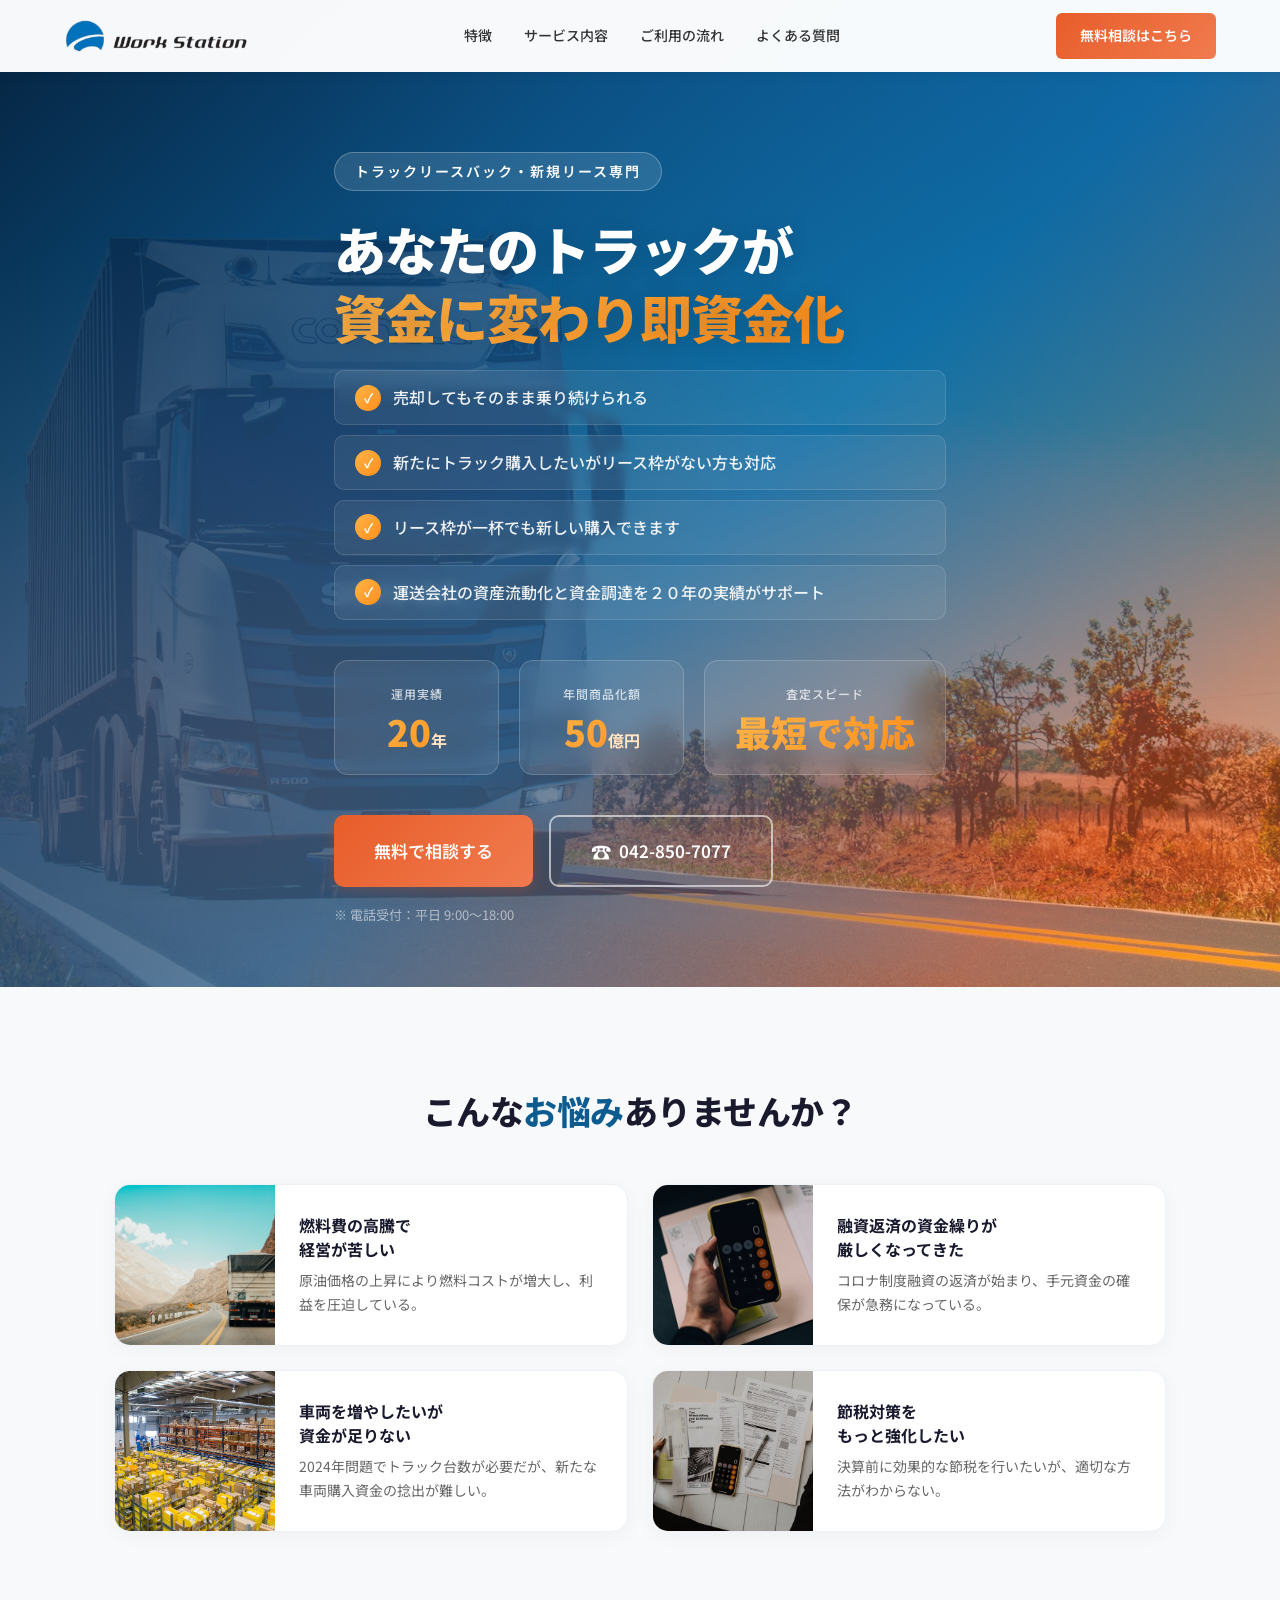
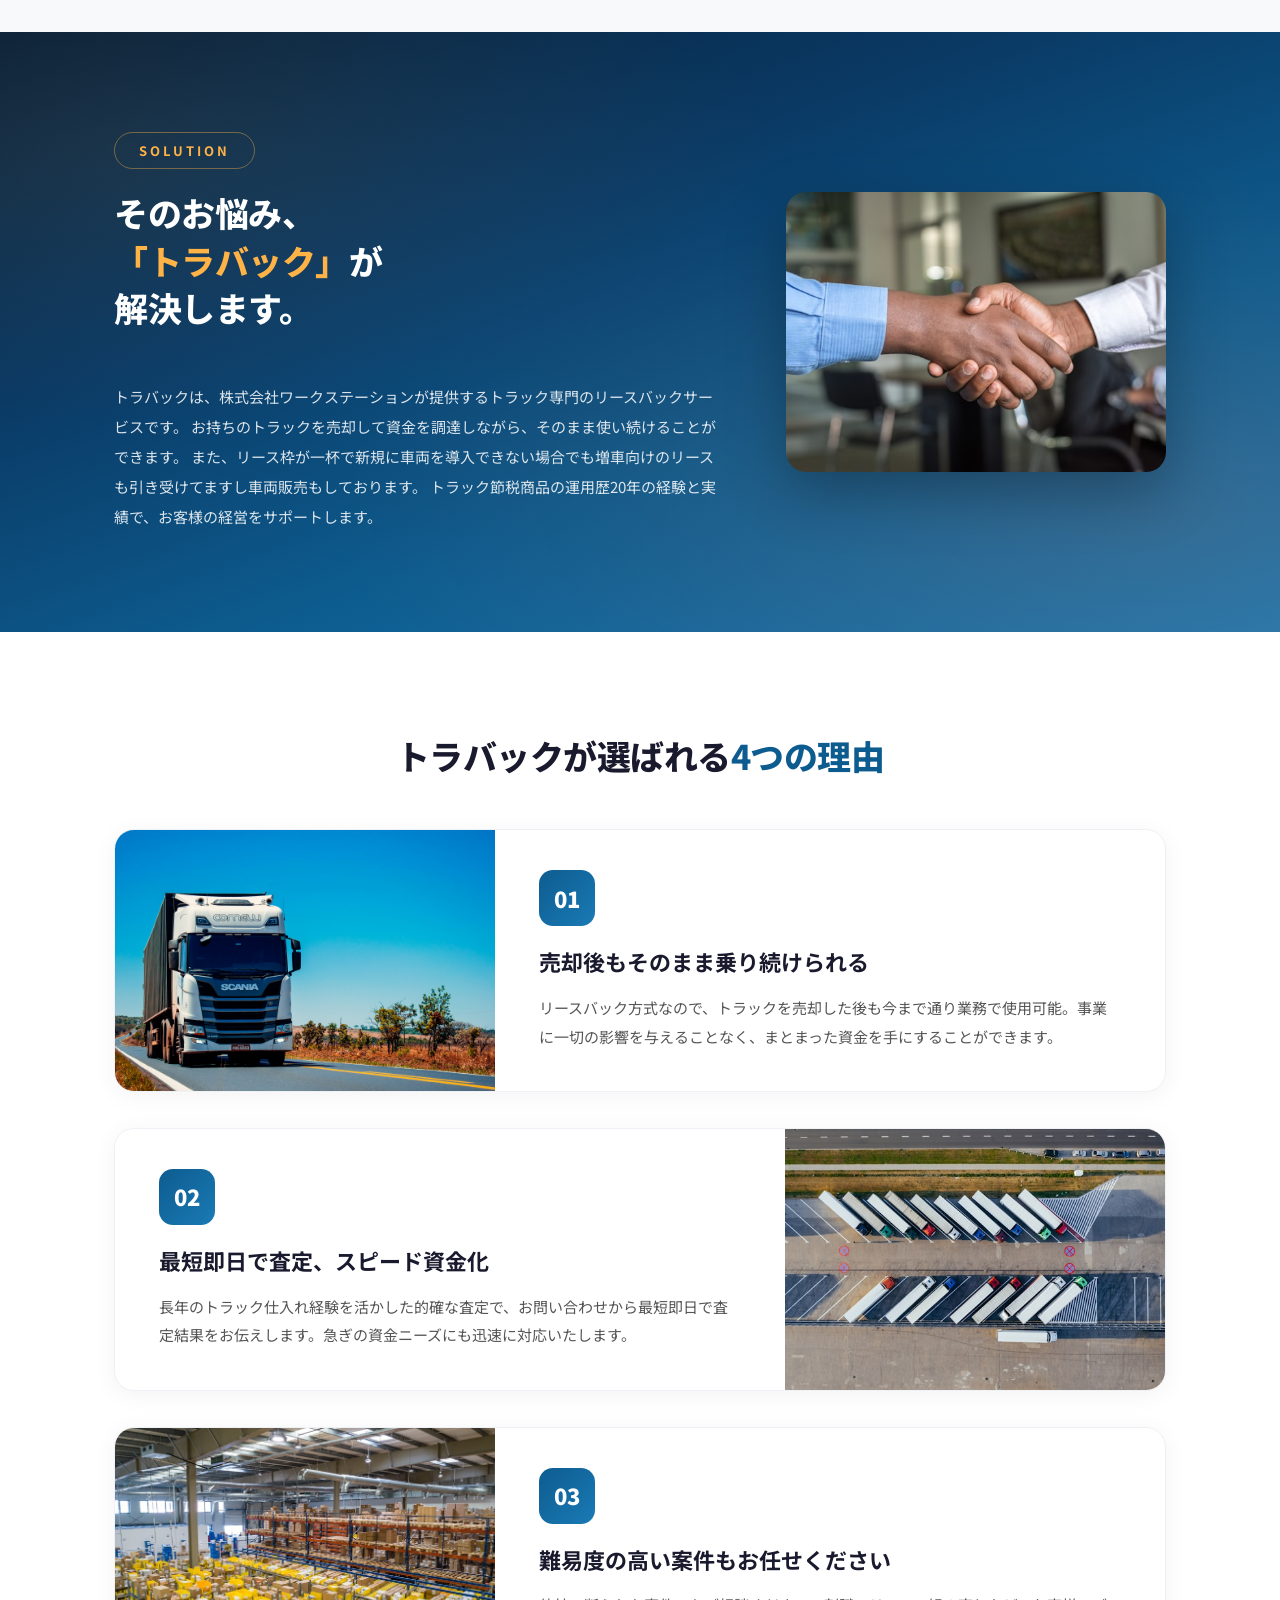
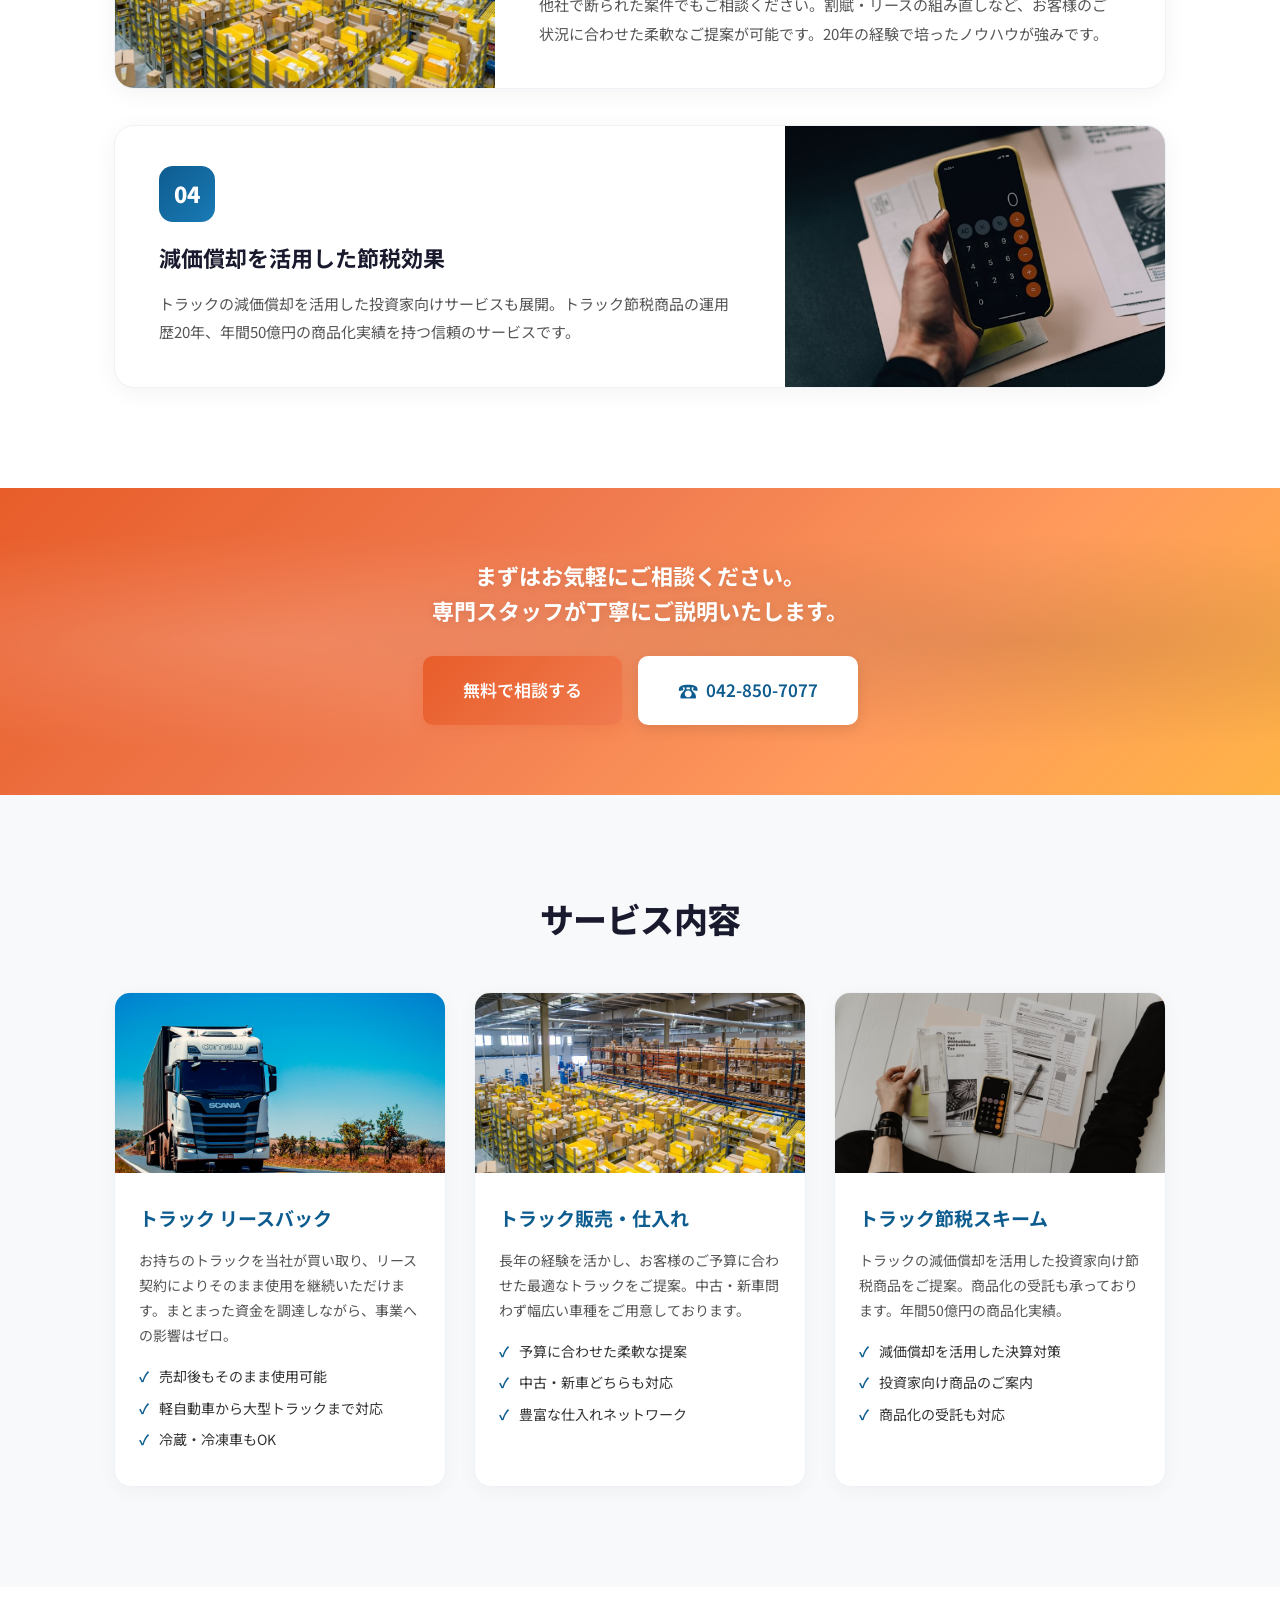
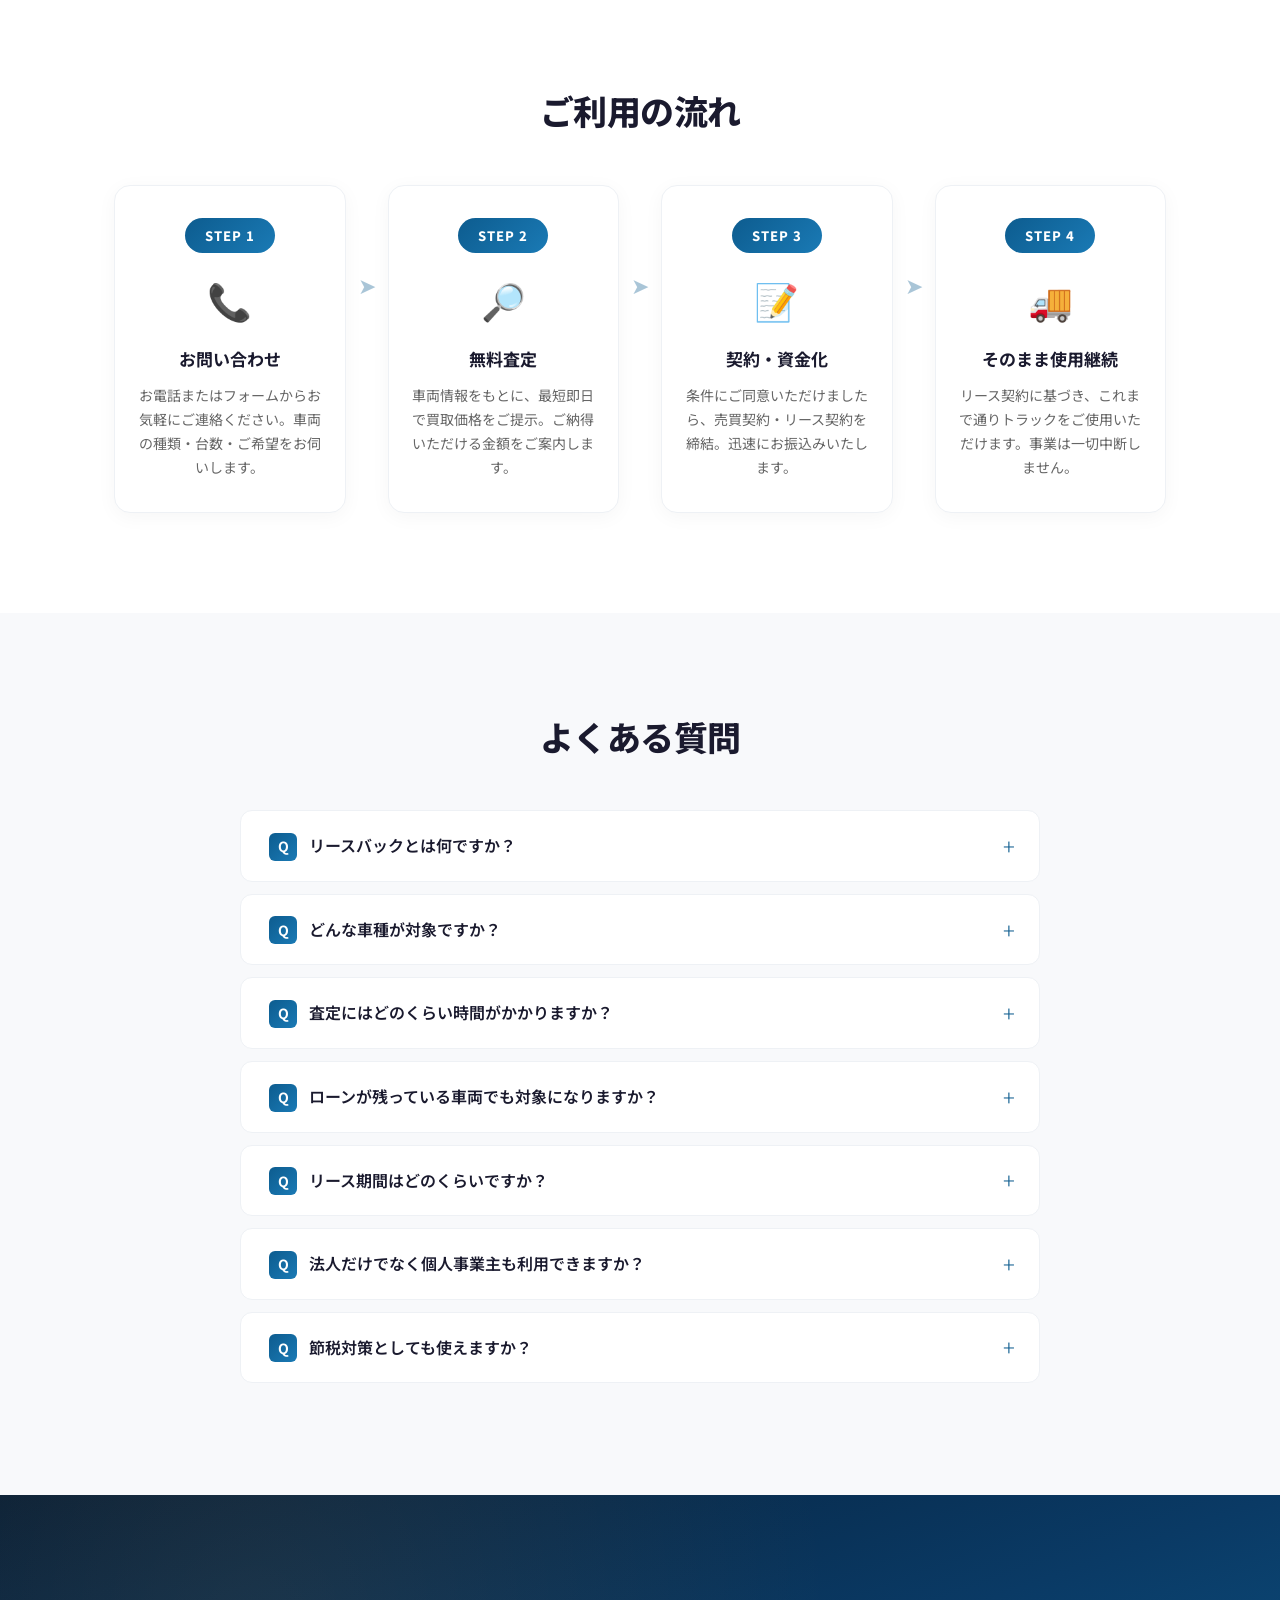
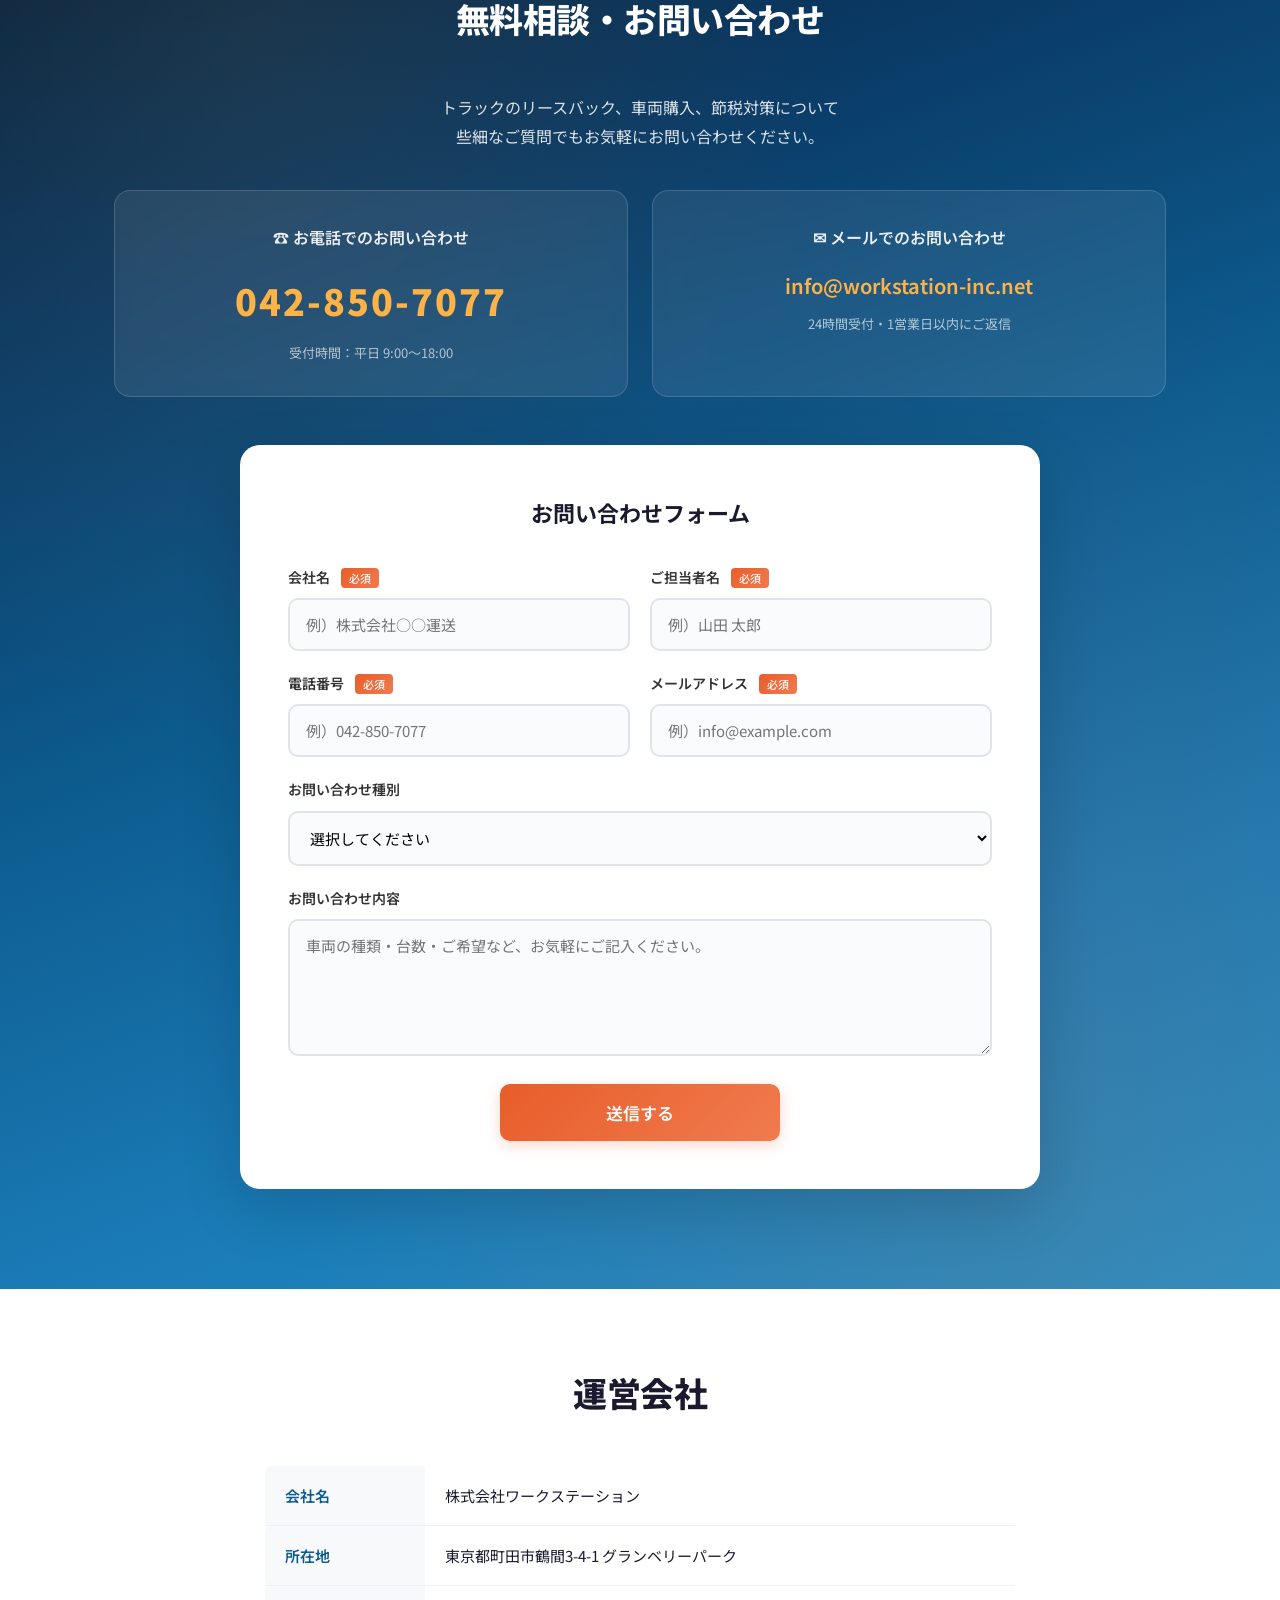
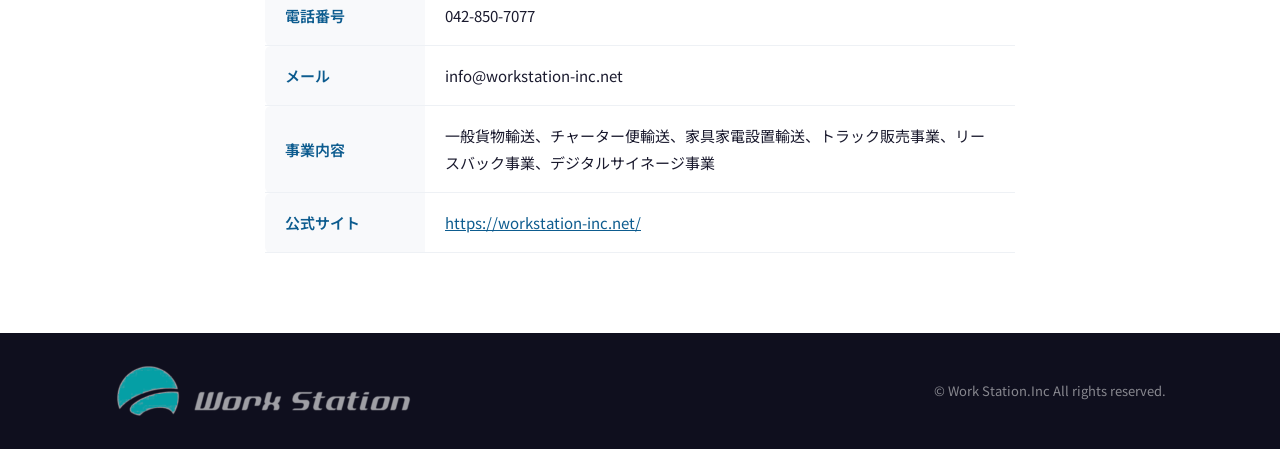
==== index.html @ f58400f5 "Heroサブテキストをアイコン付きリスト形式にリデザイン Co-Authored-By: Claude Opus 4.6 <noreply@anthropic.com>" ====
<!DOCTYPE html>
<html lang="ja">
<head>
  <meta charset="UTF-8">
  <meta name="viewport" content="width=device-width, initial-scale=1.0">
  <title>トラバック｜トラックリースバック - 株式会社ワークステーション</title>
  <meta name="description" content="トラックのリースバックなら「トラバック」。燃料高騰・資金繰り・ドライバー不足でお悩みの運送会社様へ、最短即日査定で資金調達をサポート。運用歴20年の実績。">
  <link rel="preconnect" href="https://fonts.googleapis.com">
  <link rel="preconnect" href="https://fonts.gstatic.com" crossorigin>
  <link href="https://fonts.googleapis.com/css2?family=Noto+Sans+JP:wght@400;500;600;700;900&display=swap" rel="stylesheet">
  <link rel="stylesheet" href="style.css">
</head>
<body>
  <!-- Header -->
  <header class="header">
    <div class="header-inner">
      <a href="https://workstation-inc.net/" class="logo">
        <img src="images/logo.png" alt="株式会社ワークステーション" height="36">
      </a>
      <nav class="header-nav">
        <a href="#features">特徴</a>
        <a href="#service">サービス内容</a>
        <a href="#flow">ご利用の流れ</a>
        <a href="#faq">よくある質問</a>
      </nav>
      <a href="#contact" class="header-cta">無料相談はこちら</a>
    </div>
  </header>

  <!-- Hero Section -->
  <section class="hero">
    <div class="hero-bg"></div>
    <div class="hero-gradient"></div>
    <div class="hero-content">
      <p class="hero-label">トラックリースバック・新規リース専門</p>
      <h1 class="hero-title">
        あなたのトラックが<br>
        <span class="highlight">資金に変わり即資金化</span>
      </h1>
      <ul class="hero-points">
        <li>売却してもそのまま乗り続けられる</li>
        <li>新たにトラック購入したいがリース枠がない方も対応</li>
        <li>リース枠が一杯でも新しい購入できます</li>
        <li>運送会社の資産流動化と資金調達を２０年の実績がサポート</li>
      </ul>
      <div class="hero-stats">
        <div class="stat-card">
          <span class="stat-label">運用実績</span>
          <span class="stat-value">20<small>年</small></span>
        </div>
        <div class="stat-card">
          <span class="stat-label">年間商品化額</span>
          <span class="stat-value">50<small>億円</small></span>
        </div>
        <div class="stat-card">
          <span class="stat-label">査定スピード</span>
          <span class="stat-value">最短で対応</span>
        </div>
      </div>
      <div class="hero-buttons">
        <a href="#contact" class="btn btn-primary btn-lg">無料で相談する</a>
        <a href="tel:042-850-7077" class="btn btn-outline btn-lg">
          <span class="btn-icon">&#9742;</span>042-850-7077
        </a>
      </div>
      <p class="hero-note">※ 電話受付：平日 9:00〜18:00</p>
    </div>
  </section>

  <!-- Problems Section -->
  <section class="problems" id="problems">
    <div class="container">
      <h2 class="section-title">こんな<span class="text-accent">お悩み</span>ありませんか？</h2>
      <div class="problem-grid">
        <div class="problem-card">
          <div class="problem-img-wrap">
            <img src="images/truck-road.jpg" alt="燃料費の高騰" class="problem-img">
          </div>
          <div class="problem-body">
            <h3>燃料費の高騰で<br>経営が苦しい</h3>
            <p>原油価格の上昇により燃料コストが増大し、利益を圧迫している。</p>
          </div>
        </div>
        <div class="problem-card">
          <div class="problem-img-wrap">
            <img src="images/calculator.jpg" alt="資金繰り" class="problem-img">
          </div>
          <div class="problem-body">
            <h3>融資返済の資金繰りが<br>厳しくなってきた</h3>
            <p>コロナ制度融資の返済が始まり、手元資金の確保が急務になっている。</p>
          </div>
        </div>
        <div class="problem-card">
          <div class="problem-img-wrap">
            <img src="images/truck-fleet.jpg" alt="車両不足" class="problem-img">
          </div>
          <div class="problem-body">
            <h3>車両を増やしたいが<br>資金が足りない</h3>
            <p>2024年問題でトラック台数が必要だが、新たな車両購入資金の捻出が難しい。</p>
          </div>
        </div>
        <div class="problem-card">
          <div class="problem-img-wrap">
            <img src="images/money-growth.jpg" alt="節税対策" class="problem-img">
          </div>
          <div class="problem-body">
            <h3>節税対策を<br>もっと強化したい</h3>
            <p>決算前に効果的な節税を行いたいが、適切な方法がわからない。</p>
          </div>
        </div>
      </div>
    </div>
  </section>

  <!-- Solution Section -->
  <section class="solution">
    <div class="solution-bg"></div>
    <div class="container solution-inner">
      <div class="solution-text">
        <div class="solution-badge">SOLUTION</div>
        <h2 class="section-title white left">そのお悩み、<br><span class="text-yellow">「トラバック」</span>が<br>解決します。</h2>
        <p class="solution-desc">
          トラバックは、株式会社ワークステーションが提供するトラック専門のリースバックサービスです。
          お持ちのトラックを売却して資金を調達しながら、そのまま使い続けることができます。
          また、リース枠が一杯で新規に車両を導入できない場合でも増車向けのリースも引き受けてますし車両販売もしております。
          トラック節税商品の運用歴20年の経験と実績で、お客様の経営をサポートします。
        </p>
      </div>
      <div class="solution-image">
        <img src="images/handshake.jpg" alt="信頼のサポート">
      </div>
    </div>
  </section>

  <!-- Features Section -->
  <section class="features" id="features">
    <div class="container">
      <h2 class="section-title">トラバックが選ばれる<span class="text-accent">4つの理由</span></h2>
      <div class="feature-list">
        <div class="feature-item">
          <div class="feature-img-wrap">
            <img src="images/hero-truck.jpg" alt="そのまま乗り続けられる" class="feature-img">
          </div>
          <div class="feature-body">
            <div class="feature-number">01</div>
            <h3>売却後もそのまま乗り続けられる</h3>
            <p>リースバック方式なので、トラックを売却した後も今まで通り業務で使用可能。事業に一切の影響を与えることなく、まとまった資金を手にすることができます。</p>
          </div>
        </div>
        <div class="feature-item reverse">
          <div class="feature-img-wrap">
            <img src="images/driver.jpg" alt="スピード査定" class="feature-img">
          </div>
          <div class="feature-body">
            <div class="feature-number">02</div>
            <h3>最短即日で査定、スピード資金化</h3>
            <p>長年のトラック仕入れ経験を活かした的確な査定で、お問い合わせから最短即日で査定結果をお伝えします。急ぎの資金ニーズにも迅速に対応いたします。</p>
          </div>
        </div>
        <div class="feature-item">
          <div class="feature-img-wrap">
            <img src="images/truck-fleet.jpg" alt="難易度の高い案件" class="feature-img">
          </div>
          <div class="feature-body">
            <div class="feature-number">03</div>
            <h3>難易度の高い案件もお任せください</h3>
            <p>他社で断られた案件でもご相談ください。割賦・リースの組み直しなど、お客様のご状況に合わせた柔軟なご提案が可能です。20年の経験で培ったノウハウが強みです。</p>
          </div>
        </div>
        <div class="feature-item reverse">
          <div class="feature-img-wrap">
            <img src="images/calculator.jpg" alt="節税効果" class="feature-img">
          </div>
          <div class="feature-body">
            <div class="feature-number">04</div>
            <h3>減価償却を活用した節税効果</h3>
            <p>トラックの減価償却を活用した投資家向けサービスも展開。トラック節税商品の運用歴20年、年間50億円の商品化実績を持つ信頼のサービスです。</p>
          </div>
        </div>
      </div>
    </div>
  </section>

  <!-- CTA Mid Section -->
  <section class="cta-mid">
    <div class="cta-mid-bg"></div>
    <div class="container cta-mid-inner">
      <p class="cta-mid-text">まずはお気軽にご相談ください。<br>専門スタッフが丁寧にご説明いたします。</p>
      <div class="cta-mid-buttons">
        <a href="#contact" class="btn btn-primary btn-lg">無料で相談する</a>
        <a href="tel:042-850-7077" class="btn btn-white btn-lg">
          <span class="btn-icon">&#9742;</span>042-850-7077
        </a>
      </div>
    </div>
  </section>

  <!-- Service Detail Section -->
  <section class="service" id="service">
    <div class="container">
      <h2 class="section-title">サービス内容</h2>
      <div class="service-grid">
        <div class="service-card">
          <div class="service-card-img">
            <img src="images/hero-truck.jpg" alt="リースバック">
          </div>
          <div class="service-card-body">
            <h3>トラック リースバック</h3>
            <p>お持ちのトラックを当社が買い取り、リース契約によりそのまま使用を継続いただけます。まとまった資金を調達しながら、事業への影響はゼロ。</p>
            <ul>
              <li>売却後もそのまま使用可能</li>
              <li>軽自動車から大型トラックまで対応</li>
              <li>冷蔵・冷凍車もOK</li>
            </ul>
          </div>
        </div>
        <div class="service-card">
          <div class="service-card-img">
            <img src="images/truck-fleet.jpg" alt="トラック販売">
          </div>
          <div class="service-card-body">
            <h3>トラック販売・仕入れ</h3>
            <p>長年の経験を活かし、お客様のご予算に合わせた最適なトラックをご提案。中古・新車問わず幅広い車種をご用意しております。</p>
            <ul>
              <li>予算に合わせた柔軟な提案</li>
              <li>中古・新車どちらも対応</li>
              <li>豊富な仕入れネットワーク</li>
            </ul>
          </div>
        </div>
        <div class="service-card">
          <div class="service-card-img">
            <img src="images/money-growth.jpg" alt="節税スキーム">
          </div>
          <div class="service-card-body">
            <h3>トラック節税スキーム</h3>
            <p>トラックの減価償却を活用した投資家向け節税商品をご提案。商品化の受託も承っております。年間50億円の商品化実績。</p>
            <ul>
              <li>減価償却を活用した決算対策</li>
              <li>投資家向け商品のご案内</li>
              <li>商品化の受託も対応</li>
            </ul>
          </div>
        </div>
      </div>
    </div>
  </section>

  <!-- Flow Section -->
  <section class="flow" id="flow">
    <div class="container">
      <h2 class="section-title">ご利用の流れ</h2>
      <div class="flow-steps">
        <div class="flow-step">
          <div class="flow-step-num">STEP 1</div>
          <div class="flow-step-icon">&#128222;</div>
          <h3>お問い合わせ</h3>
          <p>お電話またはフォームからお気軽にご連絡ください。車両の種類・台数・ご希望をお伺いします。</p>
        </div>
        <div class="flow-arrow">&#10148;</div>
        <div class="flow-step">
          <div class="flow-step-num">STEP 2</div>
          <div class="flow-step-icon">&#128270;</div>
          <h3>無料査定</h3>
          <p>車両情報をもとに、最短即日で買取価格をご提示。ご納得いただける金額をご案内します。</p>
        </div>
        <div class="flow-arrow">&#10148;</div>
        <div class="flow-step">
          <div class="flow-step-num">STEP 3</div>
          <div class="flow-step-icon">&#128221;</div>
          <h3>契約・資金化</h3>
          <p>条件にご同意いただけましたら、売買契約・リース契約を締結。迅速にお振込みいたします。</p>
        </div>
        <div class="flow-arrow">&#10148;</div>
        <div class="flow-step">
          <div class="flow-step-num">STEP 4</div>
          <div class="flow-step-icon">&#128666;</div>
          <h3>そのまま使用継続</h3>
          <p>リース契約に基づき、これまで通りトラックをご使用いただけます。事業は一切中断しません。</p>
        </div>
      </div>
    </div>
  </section>

  <!-- FAQ Section -->
  <section class="faq" id="faq">
    <div class="container">
      <h2 class="section-title">よくある質問</h2>
      <div class="faq-list">
        <details class="faq-item">
          <summary>リースバックとは何ですか？</summary>
          <p>リースバックとは、お持ちのトラックを当社に売却し、同時にリース契約を結ぶことで、売却後もそのまま車両を使い続けられるサービスです。まとまった資金を調達しながら、事業を中断する必要がありません。</p>
        </details>
        <details class="faq-item">
          <summary>どんな車種が対象ですか？</summary>
          <p>軽トラック、2tトラック、4tトラック、大型トラック、冷蔵・冷凍車など幅広い車種に対応しております。まずはお気軽にご相談ください。</p>
        </details>
        <details class="faq-item">
          <summary>査定にはどのくらい時間がかかりますか？</summary>
          <p>車両情報をお伺いした後、最短即日で査定結果をお伝えいたします。お急ぎの場合もぜひご相談ください。</p>
        </details>
        <details class="faq-item">
          <summary>ローンが残っている車両でも対象になりますか？</summary>
          <p>はい、ローン残債がある車両でもご相談いただけます。割賦・リースの組み直しなど、お客様のご状況に合わせた柔軟な対応が可能です。難易度の高い案件を得意としておりますので、まずはお問い合わせください。</p>
        </details>
        <details class="faq-item">
          <summary>リース期間はどのくらいですか？</summary>
          <p>お客様のご要望に応じて柔軟に設定可能です。詳細はヒアリングの上、最適なプランをご提案いたします。</p>
        </details>
        <details class="faq-item">
          <summary>法人だけでなく個人事業主も利用できますか？</summary>
          <p>はい、法人・個人事業主を問わずご利用いただけます。運送業に携わる事業者様であればお気軽にご相談ください。</p>
        </details>
        <details class="faq-item">
          <summary>節税対策としても使えますか？</summary>
          <p>はい、トラックの減価償却を活用した節税スキームもご提案可能です。当社はトラック節税商品の運用歴20年の実績がございますので、決算対策にも最適です。</p>
        </details>
      </div>
    </div>
  </section>

  <!-- Contact Section -->
  <section class="contact" id="contact">
    <div class="contact-gradient"></div>
    <div class="container contact-inner">
      <h2 class="section-title white">無料相談・お問い合わせ</h2>
      <p class="contact-desc">トラックのリースバック、車両購入、節税対策について<br>些細なご質問でもお気軽にお問い合わせください。</p>
      <div class="contact-grid">
        <div class="contact-card">
          <h3>&#9742; お電話でのお問い合わせ</h3>
          <a href="tel:042-850-7077" class="contact-phone">042-850-7077</a>
          <p class="contact-hours">受付時間：平日 9:00〜18:00</p>
        </div>
        <div class="contact-card">
          <h3>&#9993; メールでのお問い合わせ</h3>
          <a href="mailto:info@workstation-inc.net" class="contact-email">info@workstation-inc.net</a>
          <p class="contact-hours">24時間受付・1営業日以内にご返信</p>
        </div>
      </div>
      <div class="contact-form-wrapper">
        <h3>お問い合わせフォーム</h3>
        <form class="contact-form" action="#" method="post">
          <div class="form-row">
            <div class="form-group">
              <label for="company">会社名 <span class="required">必須</span></label>
              <input type="text" id="company" name="company" required placeholder="例）株式会社○○運送">
            </div>
            <div class="form-group">
              <label for="name">ご担当者名 <span class="required">必須</span></label>
              <input type="text" id="name" name="name" required placeholder="例）山田 太郎">
            </div>
          </div>
          <div class="form-row">
            <div class="form-group">
              <label for="tel">電話番号 <span class="required">必須</span></label>
              <input type="tel" id="tel" name="tel" required placeholder="例）042-850-7077">
            </div>
            <div class="form-group">
              <label for="email">メールアドレス <span class="required">必須</span></label>
              <input type="email" id="email" name="email" required placeholder="例）info@example.com">
            </div>
          </div>
          <div class="form-group">
            <label for="inquiry_type">お問い合わせ種別</label>
            <select id="inquiry_type" name="inquiry_type">
              <option value="">選択してください</option>
              <option value="leaseback">トラックリースバックについて</option>
              <option value="purchase">トラック購入について</option>
              <option value="tax">節税対策について</option>
              <option value="other">その他</option>
            </select>
          </div>
          <div class="form-group">
            <label for="message">お問い合わせ内容</label>
            <textarea id="message" name="message" rows="5" placeholder="車両の種類・台数・ご希望など、お気軽にご記入ください。"></textarea>
          </div>
          <div class="form-submit">
            <button type="submit" class="btn btn-primary btn-lg btn-submit">送信する</button>
          </div>
        </form>
      </div>
    </div>
  </section>

  <!-- Company Section -->
  <section class="company">
    <div class="container">
      <h2 class="section-title">運営会社</h2>
      <table class="company-table">
        <tr><th>会社名</th><td>株式会社ワークステーション</td></tr>
        <tr><th>所在地</th><td>東京都町田市鶴間3-4-1 グランベリーパーク</td></tr>
        <tr><th>電話番号</th><td>042-850-7077</td></tr>
        <tr><th>メール</th><td>info@workstation-inc.net</td></tr>
        <tr><th>事業内容</th><td>一般貨物輸送、チャーター便輸送、家具家電設置輸送、トラック販売事業、リースバック事業、デジタルサイネージ事業</td></tr>
        <tr><th>公式サイト</th><td><a href="https://workstation-inc.net/" target="_blank">https://workstation-inc.net/</a></td></tr>
      </table>
    </div>
  </section>

  <!-- Footer -->
  <footer class="footer">
    <div class="container">
      <div class="footer-inner">
        <img src="images/logo.png" alt="株式会社ワークステーション" height="28" class="footer-logo">
        <p class="footer-copy">&copy; Work Station.Inc All rights reserved.</p>
      </div>
    </div>
  </footer>

  <!-- Fixed CTA (mobile) -->
  <div class="fixed-cta">
    <a href="tel:042-850-7077" class="fixed-cta-phone">
      <span>&#9742;</span> 電話する
    </a>
    <a href="#contact" class="fixed-cta-form">
      <span>&#9993;</span> 無料相談
    </a>
  </div>
</body>
</html>
---- style.css ----
/* ===== Reset & Base ===== */
*, *::before, *::after {
  margin: 0;
  padding: 0;
  box-sizing: border-box;
}

html {
  scroll-behavior: smooth;
  scroll-padding-top: 80px;
}

body {
  font-family: 'Noto Sans JP', sans-serif;
  font-size: 16px;
  line-height: 1.8;
  color: #1a1a2e;
  background: #fff;
  -webkit-font-smoothing: antialiased;
  overflow-x: hidden;
}

img {
  max-width: 100%;
  height: auto;
  display: block;
}

a {
  text-decoration: none;
  color: inherit;
  transition: opacity 0.2s;
}

a:hover {
  opacity: 0.85;
}

ul {
  list-style: none;
}

.container {
  max-width: 1100px;
  margin: 0 auto;
  padding: 0 24px;
}

.sp-only {
  display: none;
}

/* ===== Header ===== */
.header {
  position: fixed;
  top: 0;
  left: 0;
  right: 0;
  z-index: 1000;
  background: rgba(255, 255, 255, 0.97);
  backdrop-filter: blur(10px);
  box-shadow: 0 1px 12px rgba(0, 0, 0, 0.06);
  height: 72px;
}

.header-inner {
  max-width: 1200px;
  margin: 0 auto;
  padding: 0 24px;
  height: 100%;
  display: flex;
  align-items: center;
  justify-content: space-between;
}

.logo img {
  height: 32px;
  width: auto;
}

.header-nav {
  display: flex;
  gap: 32px;
}

.header-nav a {
  font-size: 14px;
  font-weight: 500;
  color: #333;
  position: relative;
}

.header-nav a::after {
  content: '';
  position: absolute;
  bottom: -4px;
  left: 0;
  width: 0;
  height: 2px;
  background: #0d5c8f;
  transition: width 0.3s;
}

.header-nav a:hover {
  opacity: 1;
  color: #0d5c8f;
}

.header-nav a:hover::after {
  width: 100%;
}

.header-cta {
  display: inline-block;
  background: linear-gradient(135deg, #e85d2a 0%, #f07b4f 100%);
  color: #fff !important;
  font-size: 14px;
  font-weight: 600;
  padding: 10px 24px;
  border-radius: 6px;
  transition: transform 0.2s, box-shadow 0.3s;
}

.header-cta:hover {
  opacity: 1;
  transform: translateY(-1px);
  box-shadow: 0 4px 12px rgba(232, 93, 42, 0.3);
}

/* ===== Buttons ===== */
.btn {
  display: inline-flex;
  align-items: center;
  justify-content: center;
  gap: 8px;
  font-family: inherit;
  font-weight: 600;
  border-radius: 8px;
  cursor: pointer;
  transition: all 0.3s;
  border: none;
  text-align: center;
}

.btn-primary {
  background: linear-gradient(135deg, #e85d2a 0%, #f07b4f 100%);
  color: #fff;
  box-shadow: 0 4px 14px rgba(232, 93, 42, 0.25);
}

.btn-primary:hover {
  opacity: 1;
  transform: translateY(-2px);
  box-shadow: 0 8px 24px rgba(232, 93, 42, 0.35);
}

.btn-outline {
  background: transparent;
  color: #fff;
  border: 2px solid rgba(255, 255, 255, 0.6);
}

.btn-outline:hover {
  opacity: 1;
  background: rgba(255, 255, 255, 0.12);
  border-color: #fff;
}

.btn-white {
  background: #fff;
  color: #0d5c8f;
  box-shadow: 0 4px 14px rgba(0, 0, 0, 0.1);
}

.btn-white:hover {
  opacity: 1;
  transform: translateY(-2px);
  box-shadow: 0 8px 24px rgba(0, 0, 0, 0.15);
}

.btn-lg {
  font-size: 17px;
  padding: 16px 40px;
  border-radius: 10px;
}

.btn-icon {
  font-size: 1.2em;
}

/* ===== Hero ===== */
.hero {
  position: relative;
  min-height: 100vh;
  display: flex;
  align-items: center;
  padding-top: 72px;
  overflow: hidden;
}

.hero-bg {
  position: absolute;
  inset: 0;
  background: url('images/hero-truck.jpg') center center / cover no-repeat;
}

.hero-gradient {
  position: absolute;
  inset: 0;
  background:
    linear-gradient(135deg,
      rgba(6, 30, 55, 0.95) 0%,
      rgba(13, 70, 120, 0.88) 30%,
      rgba(20, 100, 160, 0.78) 55%,
      rgba(232, 93, 42, 0.55) 85%,
      rgba(255, 140, 50, 0.45) 100%
    );
}

.hero-gradient::before {
  content: '';
  position: absolute;
  inset: 0;
  background:
    radial-gradient(ellipse at 20% 80%, rgba(232, 93, 42, 0.2) 0%, transparent 50%),
    radial-gradient(ellipse at 80% 20%, rgba(13, 92, 143, 0.3) 0%, transparent 50%);
}

.hero-content {
  position: relative;
  z-index: 1;
  max-width: 1100px;
  margin: 0 auto;
  padding: 80px 24px 60px;
  color: #fff;
}

.hero-label {
  display: inline-block;
  font-size: 14px;
  font-weight: 600;
  background: rgba(255, 255, 255, 0.12);
  border: 1px solid rgba(255, 255, 255, 0.25);
  padding: 6px 20px;
  border-radius: 50px;
  margin-bottom: 24px;
  letter-spacing: 2px;
  backdrop-filter: blur(4px);
}

.hero-title {
  font-size: 52px;
  font-weight: 900;
  line-height: 1.3;
  margin-bottom: 20px;
  letter-spacing: -1px;
  text-shadow: 0 2px 20px rgba(0, 0, 0, 0.15);
}

.hero-title .highlight {
  background: linear-gradient(135deg, #ffb347, #ff8f1c);
  -webkit-background-clip: text;
  -webkit-text-fill-color: transparent;
  background-clip: text;
}

.hero-sub {
  font-size: 19px;
  line-height: 1.8;
  opacity: 0.92;
  margin-bottom: 40px;
  font-weight: 400;
}

.hero-points {
  display: flex;
  flex-direction: column;
  gap: 10px;
  margin-bottom: 40px;
}

.hero-points li {
  display: flex;
  align-items: center;
  gap: 12px;
  font-size: 16px;
  font-weight: 500;
  color: rgba(255, 255, 255, 0.92);
  background: rgba(255, 255, 255, 0.07);
  border: 1px solid rgba(255, 255, 255, 0.12);
  backdrop-filter: blur(4px);
  padding: 12px 20px;
  border-radius: 10px;
  transition: background 0.3s;
}

.hero-points li:hover {
  background: rgba(255, 255, 255, 0.13);
}

.hero-points li::before {
  content: '\2713';
  display: inline-flex;
  align-items: center;
  justify-content: center;
  width: 26px;
  height: 26px;
  background: linear-gradient(135deg, #ffb347, #ff8f1c);
  color: #fff;
  font-size: 13px;
  font-weight: 700;
  border-radius: 50%;
  flex-shrink: 0;
}

.hero-stats {
  display: flex;
  gap: 20px;
  margin-bottom: 40px;
}

.stat-card {
  background: rgba(255, 255, 255, 0.08);
  border: 1px solid rgba(255, 255, 255, 0.18);
  backdrop-filter: blur(12px);
  border-radius: 14px;
  padding: 22px 30px;
  text-align: center;
  min-width: 165px;
  transition: transform 0.3s, background 0.3s;
}

.stat-card:hover {
  transform: translateY(-4px);
  background: rgba(255, 255, 255, 0.14);
}

.stat-label {
  display: block;
  font-size: 12px;
  font-weight: 500;
  letter-spacing: 1px;
  opacity: 0.75;
  margin-bottom: 8px;
}

.stat-value {
  display: block;
  font-size: 36px;
  font-weight: 900;
  background: linear-gradient(135deg, #ffb347, #ff8f1c);
  -webkit-background-clip: text;
  -webkit-text-fill-color: transparent;
  background-clip: text;
  line-height: 1.1;
}

.stat-value small {
  font-size: 16px;
  font-weight: 600;
  -webkit-text-fill-color: rgba(255, 255, 255, 0.8);
}

.hero-buttons {
  display: flex;
  gap: 16px;
  margin-bottom: 16px;
}

.hero-note {
  font-size: 13px;
  opacity: 0.55;
}

/* ===== Section Title ===== */
.section-title {
  text-align: center;
  font-size: 34px;
  font-weight: 800;
  margin-bottom: 50px;
  letter-spacing: -0.5px;
  line-height: 1.4;
}

.section-title.white {
  color: #fff;
}

.section-title.left {
  text-align: left;
}

.text-accent {
  color: #0d5c8f;
}

.text-yellow {
  color: #ffb347;
}

/* ===== Problems ===== */
.problems {
  padding: 100px 0;
  background: #f8f9fb;
}

.problem-grid {
  display: grid;
  grid-template-columns: repeat(2, 1fr);
  gap: 24px;
}

.problem-card {
  background: #fff;
  border-radius: 16px;
  overflow: hidden;
  box-shadow: 0 4px 20px rgba(0, 0, 0, 0.04);
  transition: transform 0.3s, box-shadow 0.3s;
  border: 1px solid #eef1f5;
  display: flex;
  flex-direction: row;
}

.problem-card:hover {
  transform: translateY(-6px);
  box-shadow: 0 12px 32px rgba(0, 0, 0, 0.08);
}

.problem-img-wrap {
  width: 160px;
  flex-shrink: 0;
  overflow: hidden;
}

.problem-img {
  width: 100%;
  height: 100%;
  object-fit: cover;
}

.problem-body {
  padding: 28px 24px;
  display: flex;
  flex-direction: column;
  justify-content: center;
}

.problem-card h3 {
  font-size: 16px;
  font-weight: 700;
  margin-bottom: 8px;
  line-height: 1.5;
  color: #1a1a2e;
}

.problem-card p {
  font-size: 14px;
  color: #666;
  line-height: 1.7;
}

/* ===== Solution ===== */
.solution {
  position: relative;
  padding: 100px 0;
  background: linear-gradient(160deg, #061e37 0%, #0a3a65 35%, #0d5c8f 65%, #1a7ab5 100%);
  overflow: hidden;
}

.solution-bg {
  position: absolute;
  inset: 0;
  background:
    radial-gradient(ellipse at 90% 80%, rgba(232, 93, 42, 0.15) 0%, transparent 50%),
    radial-gradient(ellipse at 10% 20%, rgba(255, 179, 71, 0.08) 0%, transparent 40%);
}

.solution-inner {
  position: relative;
  z-index: 1;
  display: flex;
  align-items: center;
  gap: 60px;
}

.solution-text {
  flex: 1;
}

.solution-badge {
  display: inline-block;
  font-size: 13px;
  font-weight: 700;
  color: #ffb347;
  letter-spacing: 3px;
  margin-bottom: 20px;
  border: 1px solid rgba(255, 179, 71, 0.4);
  padding: 6px 24px;
  border-radius: 50px;
}

.solution-desc {
  color: rgba(255, 255, 255, 0.85);
  font-size: 15px;
  line-height: 2;
}

.solution-image {
  flex-shrink: 0;
  width: 380px;
  border-radius: 20px;
  overflow: hidden;
  box-shadow: 0 20px 60px rgba(0, 0, 0, 0.3);
}

.solution-image img {
  width: 100%;
  height: 280px;
  object-fit: cover;
}

/* ===== Features ===== */
.features {
  padding: 100px 0;
}

.feature-list {
  display: flex;
  flex-direction: column;
  gap: 36px;
}

.feature-item {
  display: flex;
  align-items: stretch;
  gap: 0;
  background: #fff;
  border-radius: 20px;
  overflow: hidden;
  box-shadow: 0 4px 24px rgba(0, 0, 0, 0.05);
  border: 1px solid #eef1f5;
  transition: transform 0.3s, box-shadow 0.3s;
}

.feature-item:hover {
  transform: translateY(-4px);
  box-shadow: 0 16px 40px rgba(0, 0, 0, 0.08);
}

.feature-item.reverse {
  flex-direction: row-reverse;
}

.feature-img-wrap {
  width: 380px;
  flex-shrink: 0;
  overflow: hidden;
}

.feature-img {
  width: 100%;
  height: 100%;
  object-fit: cover;
  transition: transform 0.5s;
}

.feature-item:hover .feature-img {
  transform: scale(1.05);
}

.feature-body {
  padding: 40px 44px;
  display: flex;
  flex-direction: column;
  justify-content: center;
}

.feature-number {
  display: inline-flex;
  align-items: center;
  justify-content: center;
  width: 56px;
  height: 56px;
  background: linear-gradient(135deg, #0d5c8f, #1a7ab5);
  color: #fff;
  font-size: 22px;
  font-weight: 900;
  border-radius: 14px;
  margin-bottom: 16px;
}

.feature-body h3 {
  font-size: 22px;
  font-weight: 700;
  margin-bottom: 12px;
  color: #1a1a2e;
}

.feature-body p {
  font-size: 15px;
  color: #555;
  line-height: 1.9;
}

/* ===== CTA Mid ===== */
.cta-mid {
  position: relative;
  padding: 70px 0;
  overflow: hidden;
}

.cta-mid-bg {
  position: absolute;
  inset: 0;
  background:
    linear-gradient(135deg,
      #e85d2a 0%,
      #f07b4f 40%,
      #ff9a5c 70%,
      #ffb347 100%
    );
}

.cta-mid-bg::before {
  content: '';
  position: absolute;
  inset: 0;
  background:
    radial-gradient(ellipse at 20% 50%, rgba(255, 255, 255, 0.15) 0%, transparent 50%),
    radial-gradient(ellipse at 80% 50%, rgba(0, 0, 0, 0.1) 0%, transparent 50%);
}

.cta-mid-inner {
  position: relative;
  z-index: 1;
  text-align: center;
}

.cta-mid-text {
  color: #fff;
  font-size: 22px;
  font-weight: 700;
  margin-bottom: 28px;
  line-height: 1.6;
  text-shadow: 0 1px 8px rgba(0, 0, 0, 0.1);
}

.cta-mid-buttons {
  display: flex;
  justify-content: center;
  gap: 16px;
}

/* ===== Service ===== */
.service {
  padding: 100px 0;
  background: #f8f9fb;
}

.service-grid {
  display: grid;
  grid-template-columns: repeat(3, 1fr);
  gap: 28px;
}

.service-card {
  background: #fff;
  border-radius: 16px;
  overflow: hidden;
  box-shadow: 0 4px 20px rgba(0, 0, 0, 0.04);
  border: 1px solid #eef1f5;
  transition: transform 0.3s;
}

.service-card:hover {
  transform: translateY(-6px);
}

.service-card-img {
  height: 180px;
  overflow: hidden;
}

.service-card-img img {
  width: 100%;
  height: 100%;
  object-fit: cover;
  transition: transform 0.5s;
}

.service-card:hover .service-card-img img {
  transform: scale(1.05);
}

.service-card-body {
  padding: 28px 24px;
}

.service-card-body h3 {
  font-size: 19px;
  font-weight: 700;
  margin-bottom: 12px;
  color: #0d5c8f;
}

.service-card-body p {
  font-size: 14px;
  color: #555;
  line-height: 1.8;
  margin-bottom: 16px;
}

.service-card-body ul li {
  position: relative;
  padding-left: 20px;
  font-size: 14px;
  color: #333;
  margin-bottom: 6px;
}

.service-card-body ul li::before {
  content: '\2713';
  position: absolute;
  left: 0;
  color: #0d5c8f;
  font-weight: 700;
}

/* ===== Flow ===== */
.flow {
  padding: 100px 0;
}

.flow-steps {
  display: flex;
  align-items: flex-start;
  gap: 12px;
}

.flow-step {
  flex: 1;
  text-align: center;
  background: #fff;
  border-radius: 16px;
  padding: 32px 20px;
  box-shadow: 0 4px 20px rgba(0, 0, 0, 0.04);
  border: 1px solid #eef1f5;
  transition: transform 0.3s;
}

.flow-step:hover {
  transform: translateY(-4px);
}

.flow-step-num {
  display: inline-block;
  font-size: 13px;
  font-weight: 800;
  color: #fff;
  background: linear-gradient(135deg, #0d5c8f, #1a7ab5);
  padding: 6px 20px;
  border-radius: 50px;
  margin-bottom: 14px;
  letter-spacing: 1px;
}

.flow-step-icon {
  font-size: 36px;
  margin-bottom: 12px;
}

.flow-step h3 {
  font-size: 17px;
  font-weight: 700;
  margin-bottom: 10px;
  color: #1a1a2e;
}

.flow-step p {
  font-size: 14px;
  color: #666;
  line-height: 1.7;
}

.flow-arrow {
  display: flex;
  align-items: center;
  color: #0d5c8f;
  font-size: 22px;
  padding-top: 80px;
  opacity: 0.35;
}

/* ===== FAQ ===== */
.faq {
  padding: 100px 0;
  background: #f8f9fb;
}

.faq-list {
  max-width: 800px;
  margin: 0 auto;
}

.faq-item {
  background: #fff;
  border-radius: 12px;
  margin-bottom: 12px;
  border: 1px solid #eef1f5;
  overflow: hidden;
  transition: box-shadow 0.3s;
}

.faq-item:hover {
  box-shadow: 0 4px 16px rgba(0, 0, 0, 0.06);
}

.faq-item summary {
  padding: 20px 52px 20px 28px;
  font-size: 16px;
  font-weight: 600;
  cursor: pointer;
  list-style: none;
  position: relative;
  color: #1a1a2e;
}

.faq-item summary::-webkit-details-marker {
  display: none;
}

.faq-item summary::before {
  content: 'Q';
  display: inline-flex;
  align-items: center;
  justify-content: center;
  width: 28px;
  height: 28px;
  background: linear-gradient(135deg, #0d5c8f, #1a7ab5);
  color: #fff;
  font-size: 14px;
  font-weight: 700;
  border-radius: 6px;
  margin-right: 12px;
  flex-shrink: 0;
}

.faq-item summary::after {
  content: '+';
  position: absolute;
  right: 24px;
  top: 50%;
  transform: translateY(-50%);
  font-size: 22px;
  color: #0d5c8f;
  font-weight: 300;
}

.faq-item[open] summary::after {
  content: '\2212';
}

.faq-item p {
  padding: 0 28px 20px 68px;
  font-size: 15px;
  color: #555;
  line-height: 1.8;
}

/* ===== Contact ===== */
.contact {
  position: relative;
  padding: 100px 0;
  overflow: hidden;
}

.contact-gradient {
  position: absolute;
  inset: 0;
  background:
    linear-gradient(160deg,
      #061e37 0%,
      #0a3a65 25%,
      #0d5c8f 50%,
      #1a7ab5 75%,
      #2490c8 100%
    );
}

.contact-gradient::before {
  content: '';
  position: absolute;
  inset: 0;
  background:
    radial-gradient(ellipse at 80% 90%, rgba(232, 93, 42, 0.12) 0%, transparent 50%),
    radial-gradient(ellipse at 20% 10%, rgba(255, 179, 71, 0.08) 0%, transparent 40%);
}

.contact-inner {
  position: relative;
  z-index: 1;
}

.contact-desc {
  text-align: center;
  color: rgba(255, 255, 255, 0.85);
  font-size: 16px;
  margin-bottom: 40px;
  line-height: 1.8;
}

.contact-grid {
  display: grid;
  grid-template-columns: 1fr 1fr;
  gap: 24px;
  margin-bottom: 48px;
}

.contact-card {
  background: rgba(255, 255, 255, 0.08);
  border: 1px solid rgba(255, 255, 255, 0.15);
  backdrop-filter: blur(8px);
  border-radius: 16px;
  padding: 32px;
  text-align: center;
  color: #fff;
}

.contact-card h3 {
  font-size: 16px;
  font-weight: 600;
  margin-bottom: 16px;
  opacity: 0.9;
}

.contact-phone {
  display: block;
  font-size: 36px;
  font-weight: 900;
  color: #ffb347 !important;
  margin-bottom: 8px;
  letter-spacing: 2px;
}

.contact-email {
  display: block;
  font-size: 20px;
  font-weight: 600;
  color: #ffb347 !important;
  margin-bottom: 8px;
}

.contact-hours {
  font-size: 13px;
  opacity: 0.65;
}

.contact-form-wrapper {
  background: #fff;
  border-radius: 20px;
  padding: 48px;
  max-width: 800px;
  margin: 0 auto;
  box-shadow: 0 20px 60px rgba(0, 0, 0, 0.15);
}

.contact-form-wrapper h3 {
  text-align: center;
  font-size: 22px;
  font-weight: 700;
  margin-bottom: 32px;
  color: #1a1a2e;
}

.form-row {
  display: grid;
  grid-template-columns: 1fr 1fr;
  gap: 20px;
}

.form-group {
  margin-bottom: 20px;
}

.form-group label {
  display: block;
  font-size: 14px;
  font-weight: 600;
  margin-bottom: 8px;
  color: #333;
}

.required {
  background: linear-gradient(135deg, #e85d2a, #f07b4f);
  color: #fff;
  font-size: 11px;
  padding: 2px 8px;
  border-radius: 4px;
  margin-left: 8px;
  font-weight: 500;
}

.form-group input,
.form-group select,
.form-group textarea {
  width: 100%;
  padding: 14px 16px;
  font-size: 15px;
  font-family: inherit;
  border: 2px solid #e0e4ea;
  border-radius: 10px;
  outline: none;
  transition: border-color 0.3s, box-shadow 0.3s;
  background: #fafbfc;
}

.form-group input:focus,
.form-group select:focus,
.form-group textarea:focus {
  border-color: #0d5c8f;
  background: #fff;
  box-shadow: 0 0 0 3px rgba(13, 92, 143, 0.1);
}

.form-group textarea {
  resize: vertical;
}

.form-submit {
  text-align: center;
  margin-top: 12px;
}

.btn-submit {
  min-width: 280px;
}

/* ===== Company ===== */
.company {
  padding: 80px 0;
}

.company-table {
  max-width: 750px;
  margin: 0 auto;
  width: 100%;
  border-collapse: collapse;
}

.company-table tr {
  border-bottom: 1px solid #eef1f5;
}

.company-table th,
.company-table td {
  padding: 16px 20px;
  font-size: 15px;
  text-align: left;
}

.company-table th {
  width: 160px;
  font-weight: 600;
  color: #0d5c8f;
  background: #f8f9fb;
  border-radius: 6px 0 0 6px;
}

.company-table td a {
  color: #0d5c8f;
  text-decoration: underline;
}

/* ===== Footer ===== */
.footer {
  padding: 32px 0;
  background: #0f0f1e;
  color: rgba(255, 255, 255, 0.5);
}

.footer-inner {
  display: flex;
  align-items: center;
  justify-content: space-between;
}

.footer-logo {
  opacity: 0.6;
  filter: brightness(10);
}

.footer-copy {
  font-size: 13px;
}

/* ===== Fixed CTA ===== */
.fixed-cta {
  position: fixed;
  bottom: 0;
  left: 0;
  right: 0;
  z-index: 999;
  display: none;
  background: #fff;
  box-shadow: 0 -4px 20px rgba(0, 0, 0, 0.12);
}

.fixed-cta a {
  flex: 1;
  display: flex;
  align-items: center;
  justify-content: center;
  gap: 8px;
  padding: 16px;
  font-size: 16px;
  font-weight: 700;
  text-align: center;
}

.fixed-cta-phone {
  background: #fff;
  color: #0d5c8f;
}

.fixed-cta-form {
  background: linear-gradient(135deg, #e85d2a, #f07b4f);
  color: #fff;
}

/* ===== Responsive ===== */
@media (max-width: 1024px) {
  .feature-img-wrap {
    width: 300px;
  }

  .solution-image {
    width: 300px;
  }
}

@media (max-width: 768px) {
  .sp-only {
    display: inline;
  }

  .header-nav {
    display: none;
  }

  .header-cta {
    font-size: 13px;
    padding: 8px 16px;
  }

  .hero-title {
    font-size: 32px;
  }

  .hero-sub {
    font-size: 16px;
  }

  .hero-points li {
    font-size: 14px;
    padding: 10px 16px;
    gap: 10px;
  }

  .hero-points li::before {
    width: 22px;
    height: 22px;
    font-size: 11px;
  }

  .hero-stats {
    flex-direction: column;
    gap: 12px;
  }

  .stat-card {
    min-width: auto;
    display: flex;
    align-items: center;
    gap: 16px;
    padding: 16px 24px;
    text-align: left;
  }

  .hero-buttons {
    flex-direction: column;
  }

  .section-title {
    font-size: 26px;
    margin-bottom: 36px;
  }

  .section-title.left {
    text-align: center;
  }

  .problem-grid {
    grid-template-columns: 1fr;
    gap: 16px;
  }

  .problem-img-wrap {
    width: 120px;
  }

  .solution-inner {
    flex-direction: column;
    gap: 32px;
  }

  .solution-image {
    width: 100%;
  }

  .solution-image img {
    height: 200px;
  }

  .feature-item,
  .feature-item.reverse {
    flex-direction: column;
  }

  .feature-img-wrap {
    width: 100%;
    height: 200px;
  }

  .feature-body {
    padding: 28px 24px;
  }

  .flow-steps {
    flex-direction: column;
    gap: 16px;
  }

  .flow-arrow {
    display: none;
  }

  .service-grid {
    grid-template-columns: 1fr;
  }

  .contact-grid {
    grid-template-columns: 1fr;
  }

  .contact-form-wrapper {
    padding: 28px 20px;
  }

  .form-row {
    grid-template-columns: 1fr;
  }

  .cta-mid-text {
    font-size: 18px;
  }

  .cta-mid-buttons {
    flex-direction: column;
    align-items: center;
  }

  .company-table th {
    width: 110px;
    font-size: 13px;
  }

  .company-table td {
    font-size: 14px;
  }

  .footer-inner {
    flex-direction: column;
    gap: 12px;
    text-align: center;
  }

  .fixed-cta {
    display: flex;
  }

  body {
    padding-bottom: 56px;
  }

  .solution-desc br {
    display: none;
  }

  .contact-phone {
    font-size: 28px;
  }

  .contact-desc br {
    display: none;
  }
}
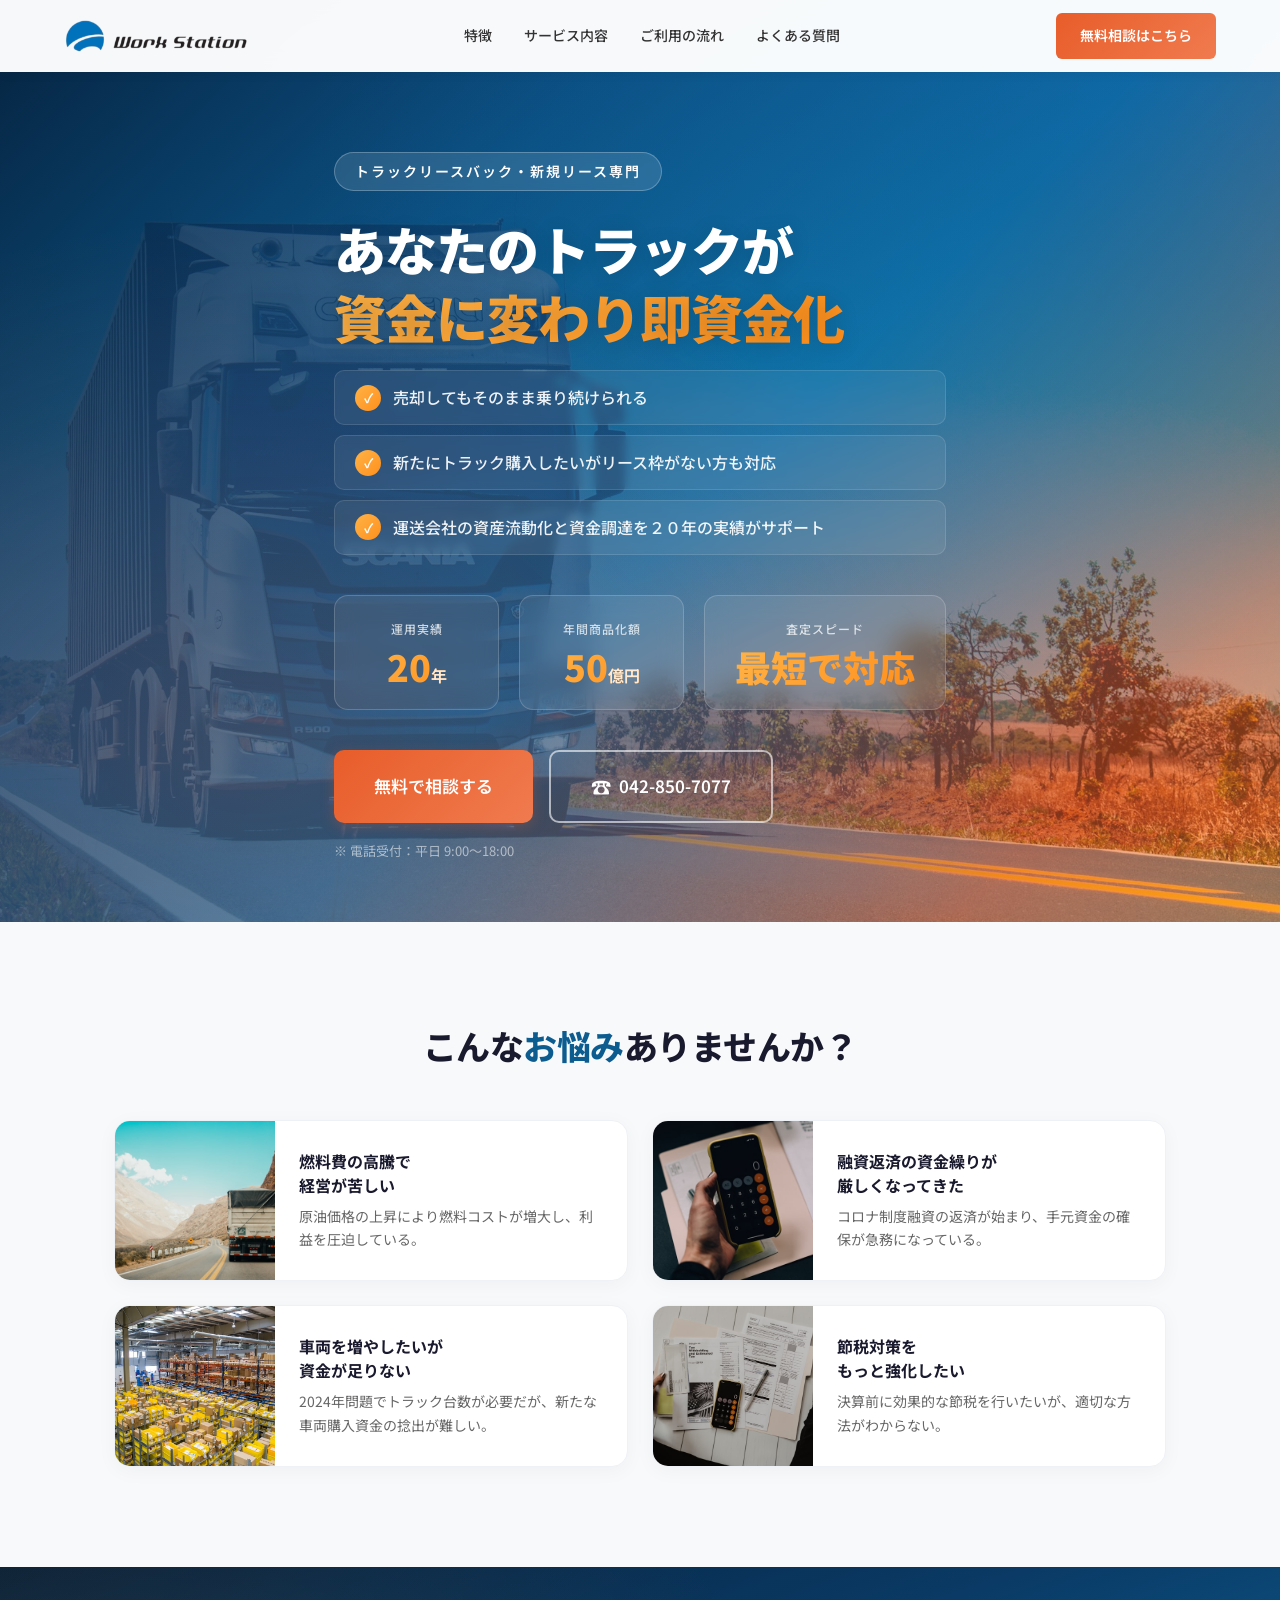
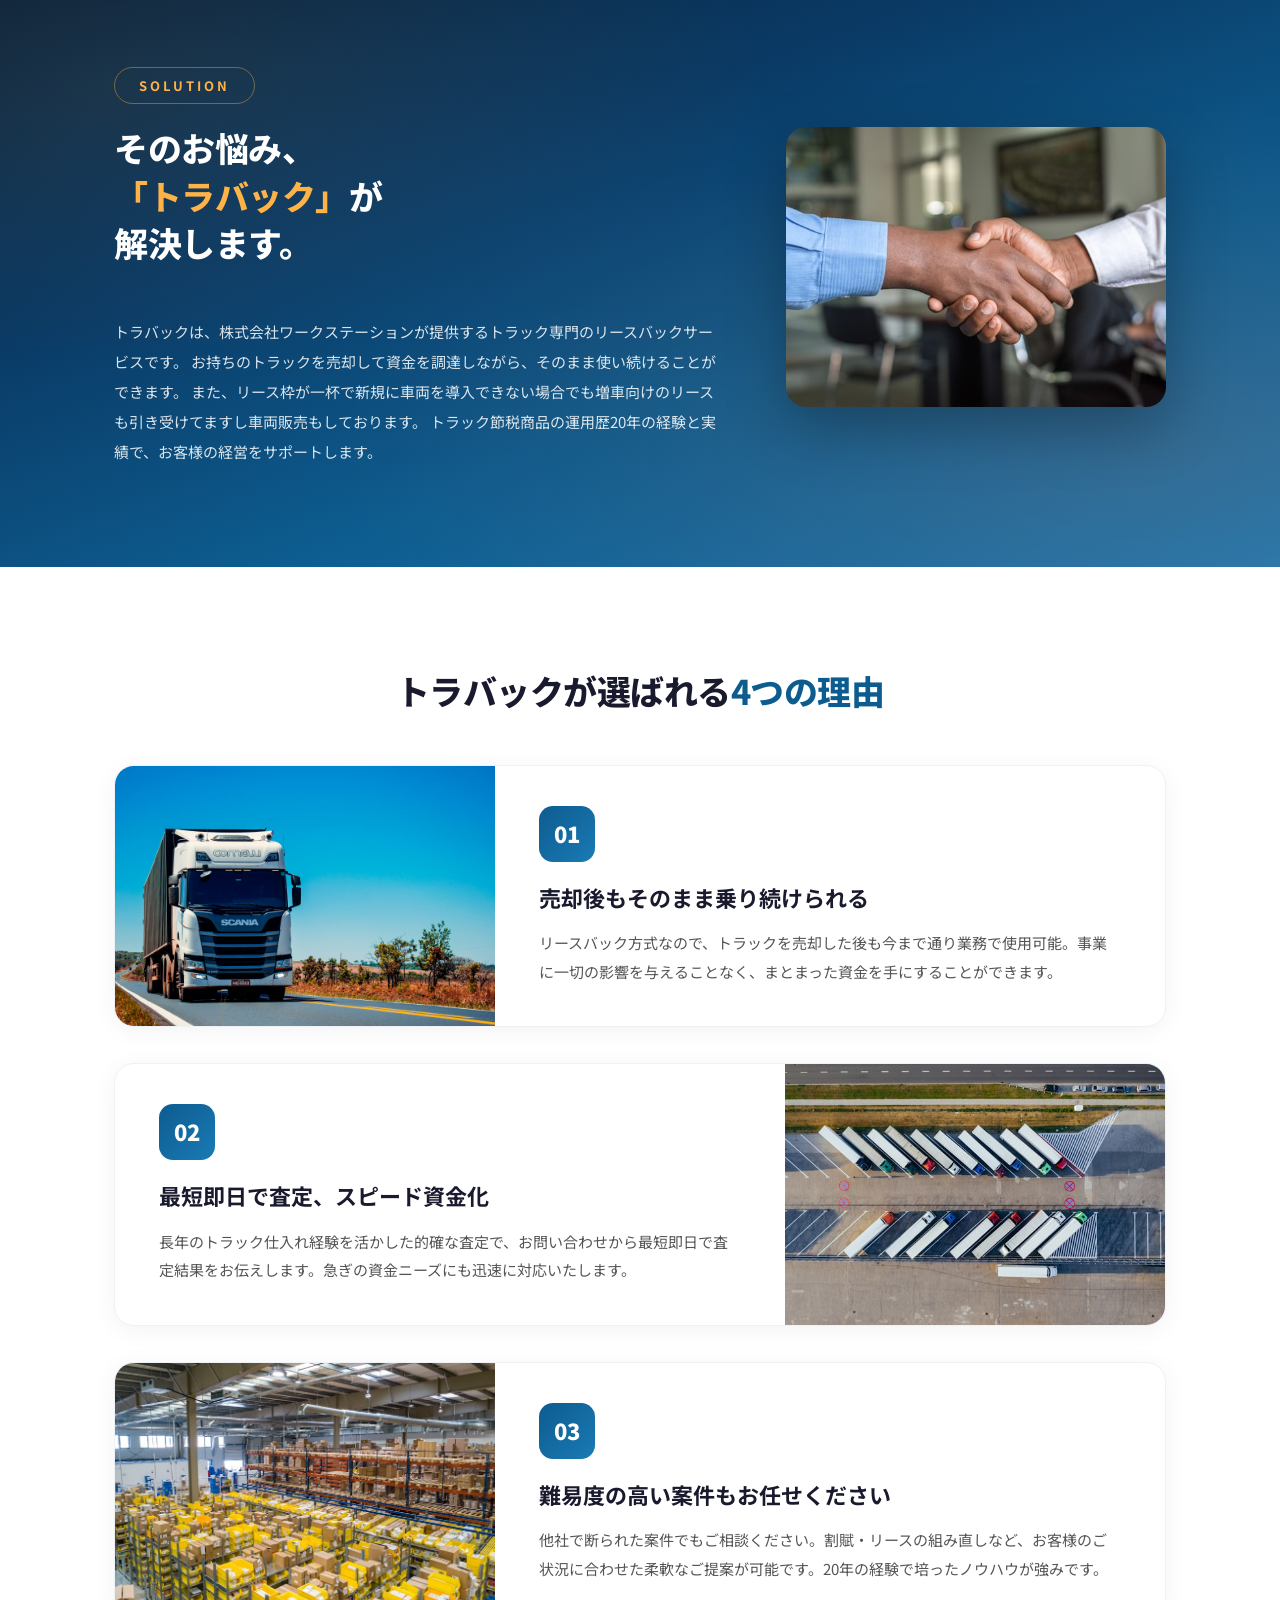
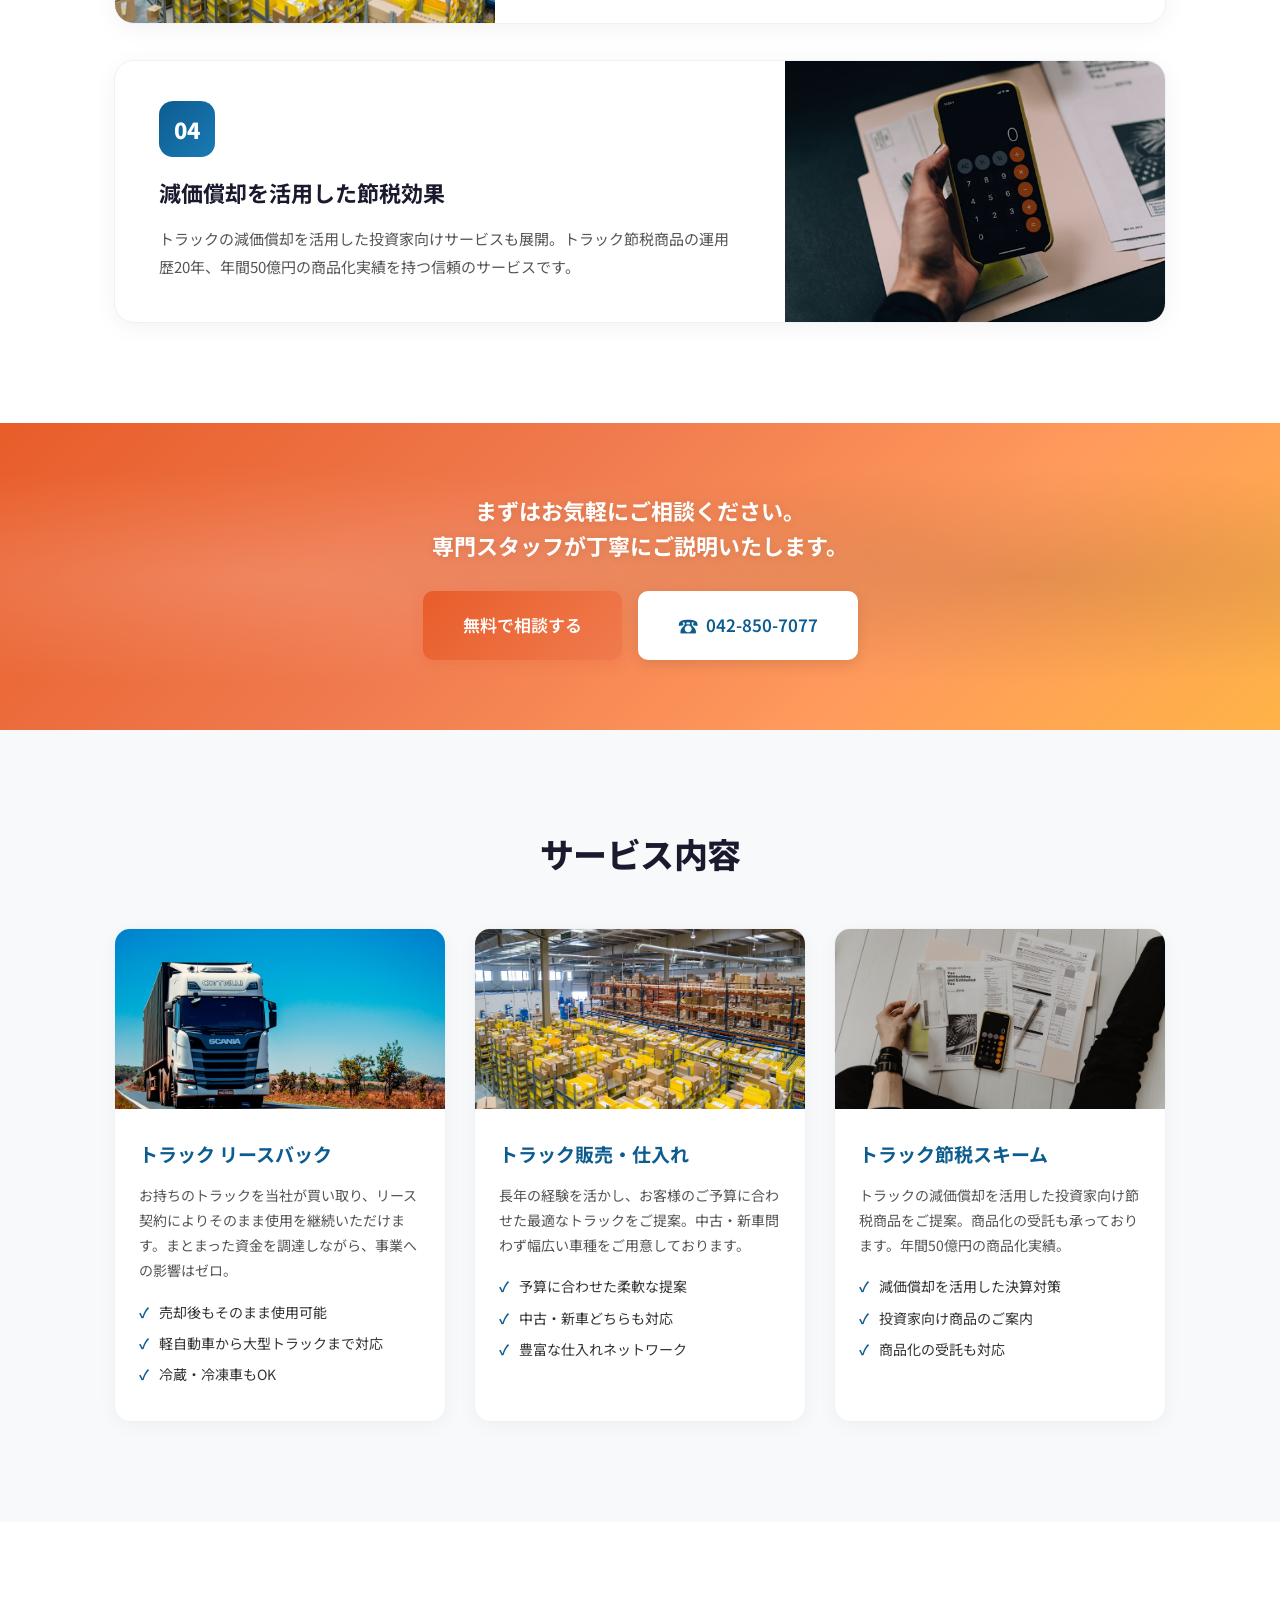
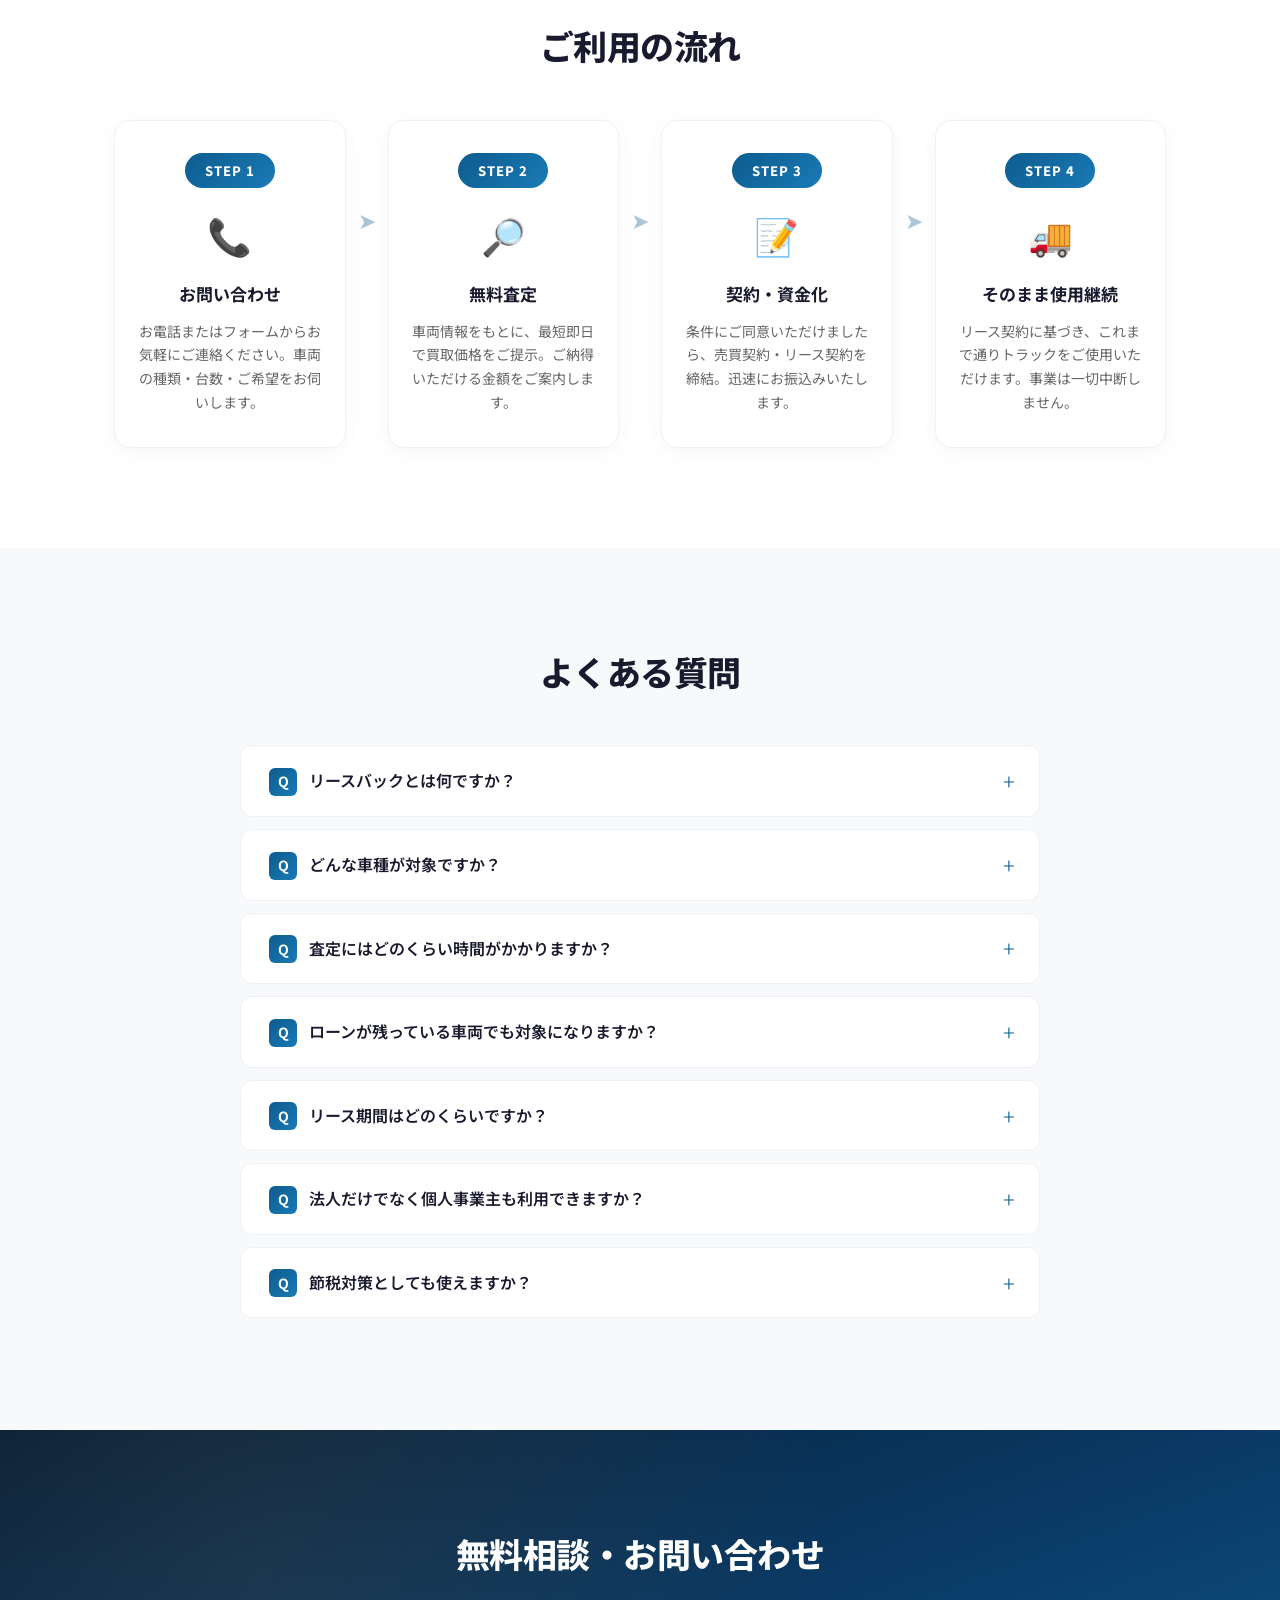
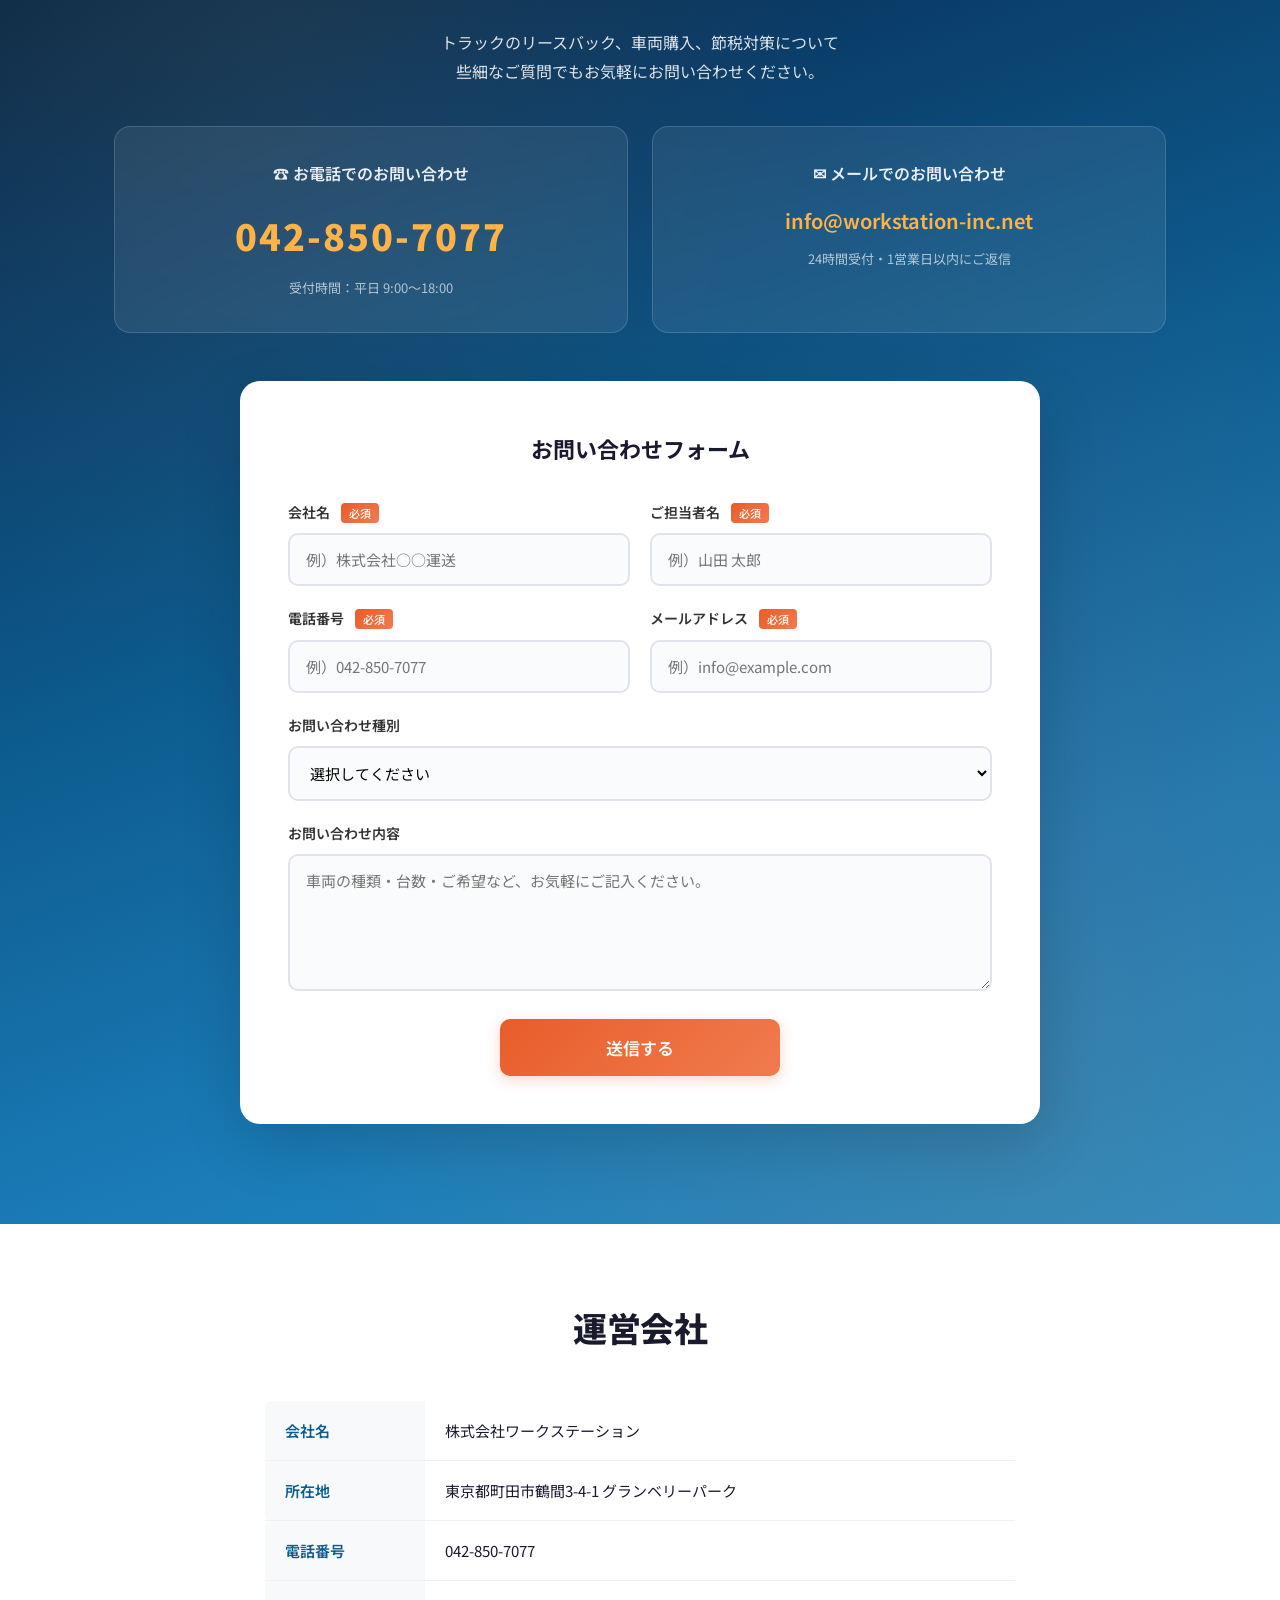
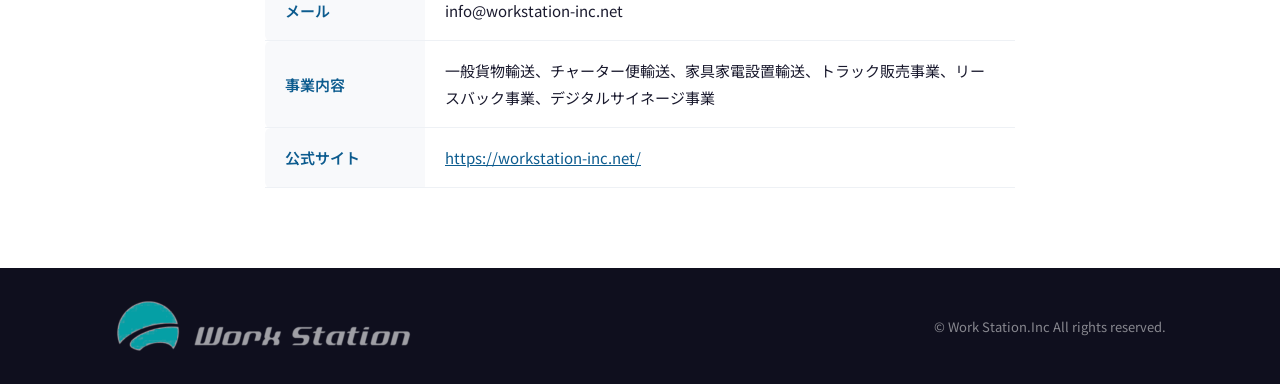
==== commit cdf1a6ac: "Heroリストからリース枠関連の重複テキストを削除 Co-Authored-By: Claude Opus 4.6 <noreply@anthropic.com>" ====
--- a/index.html
+++ b/index.html
@@ -40,7 +40,6 @@
       <ul class="hero-points">
         <li>売却してもそのまま乗り続けられる</li>
         <li>新たにトラック購入したいがリース枠がない方も対応</li>
-        <li>リース枠が一杯でも新しい購入できます</li>
         <li>運送会社の資産流動化と資金調達を２０年の実績がサポート</li>
       </ul>
       <div class="hero-stats">
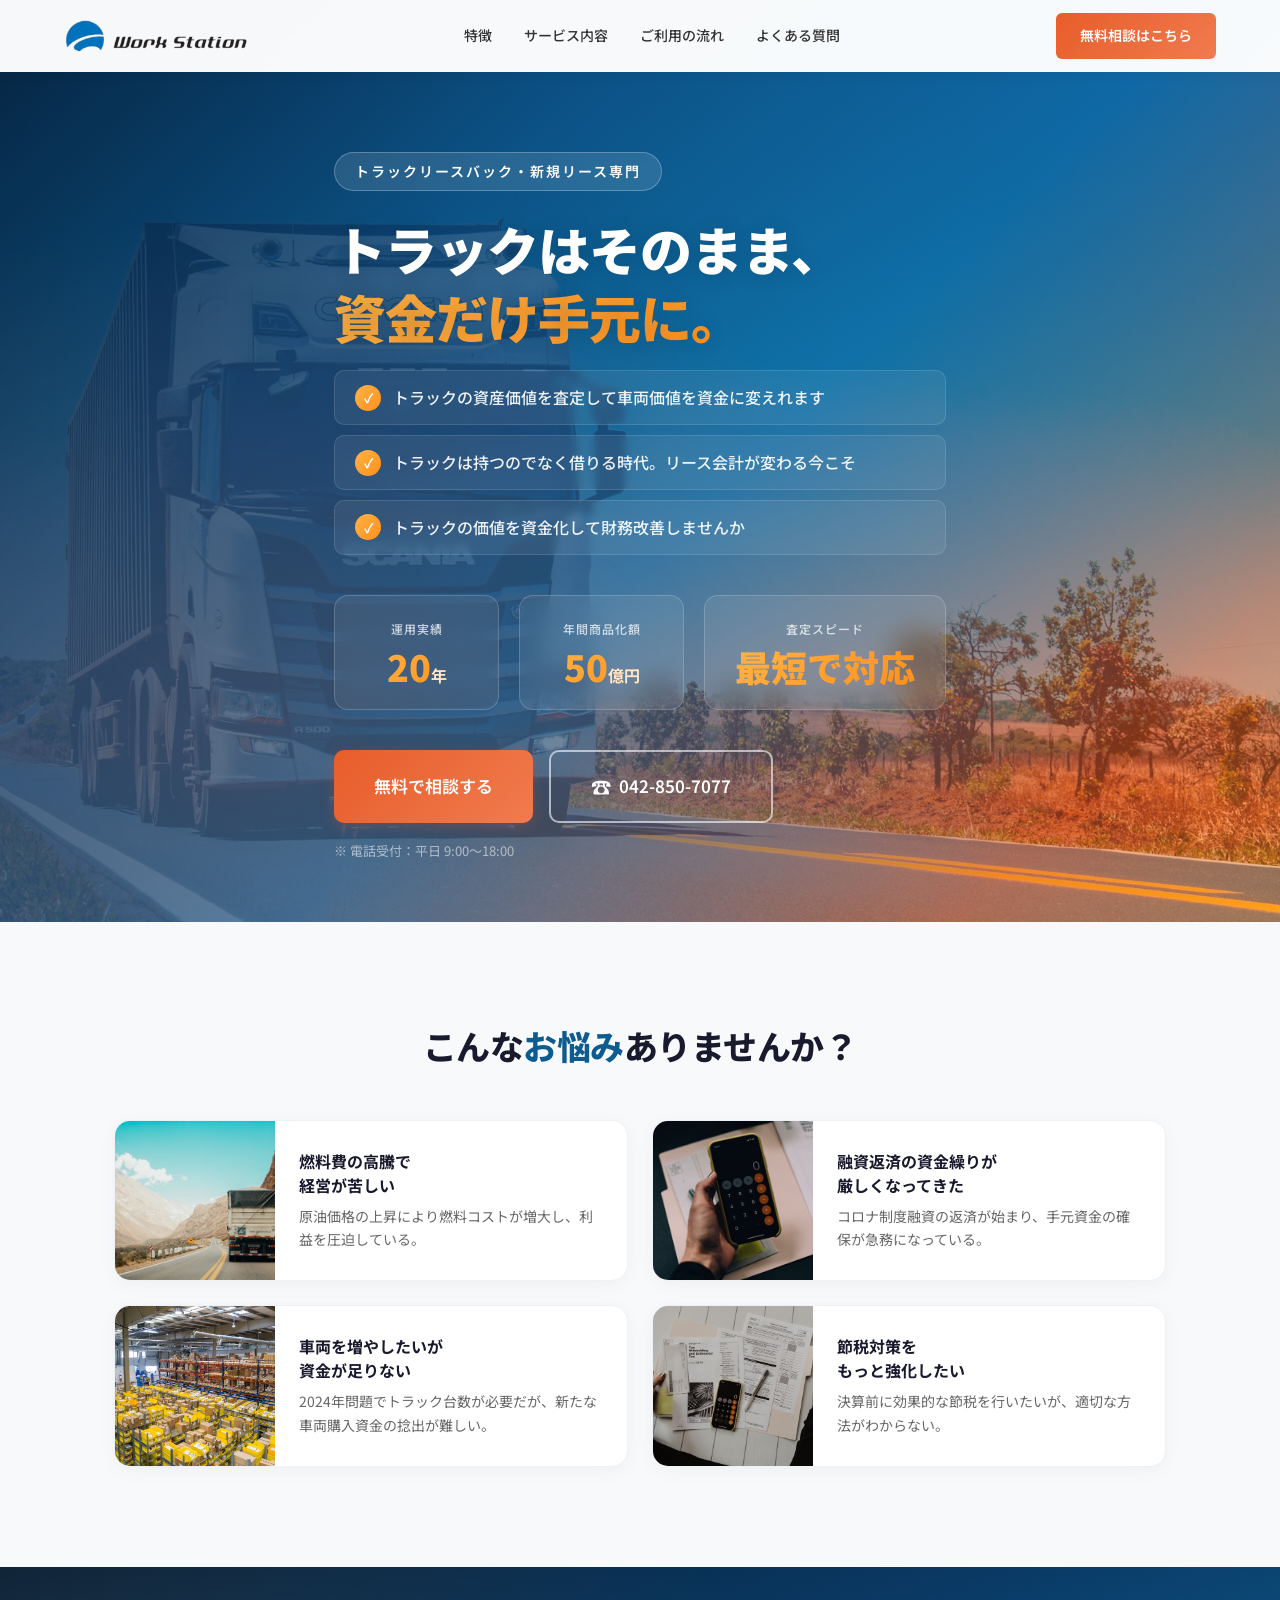
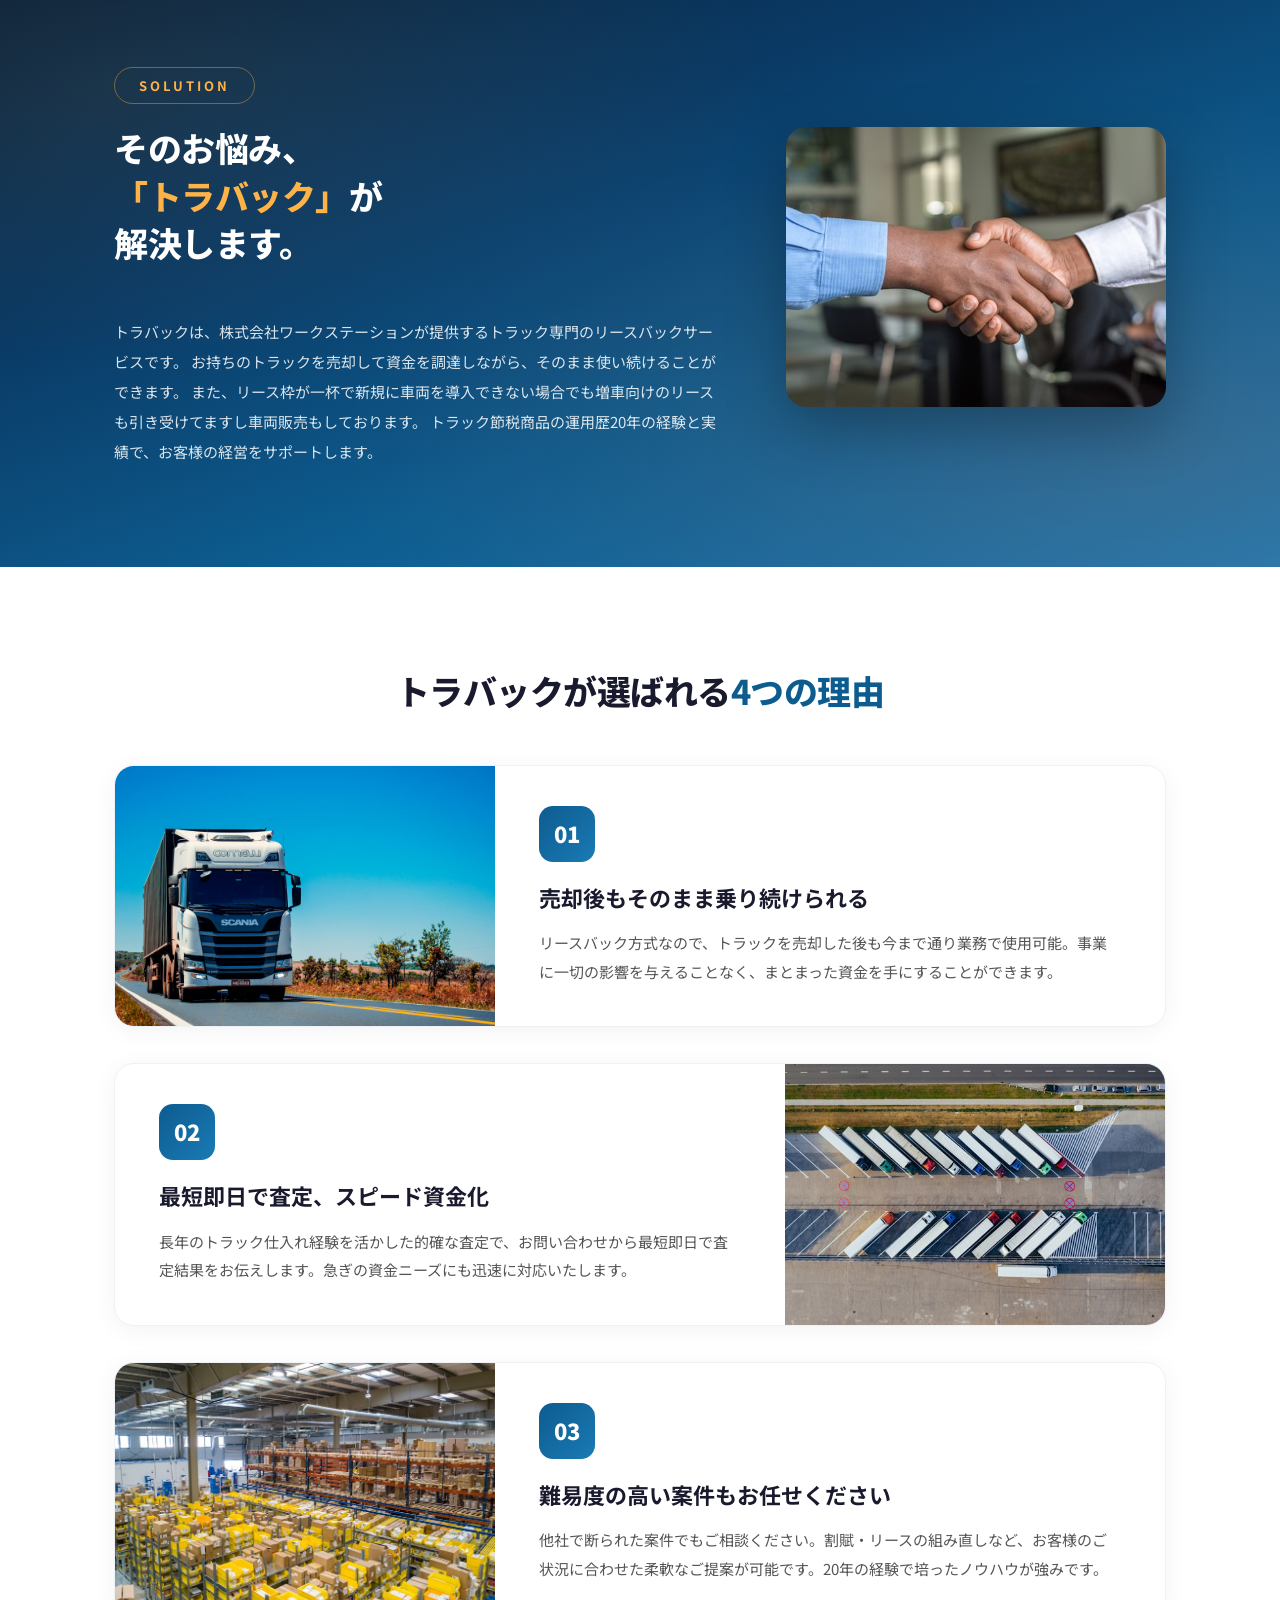
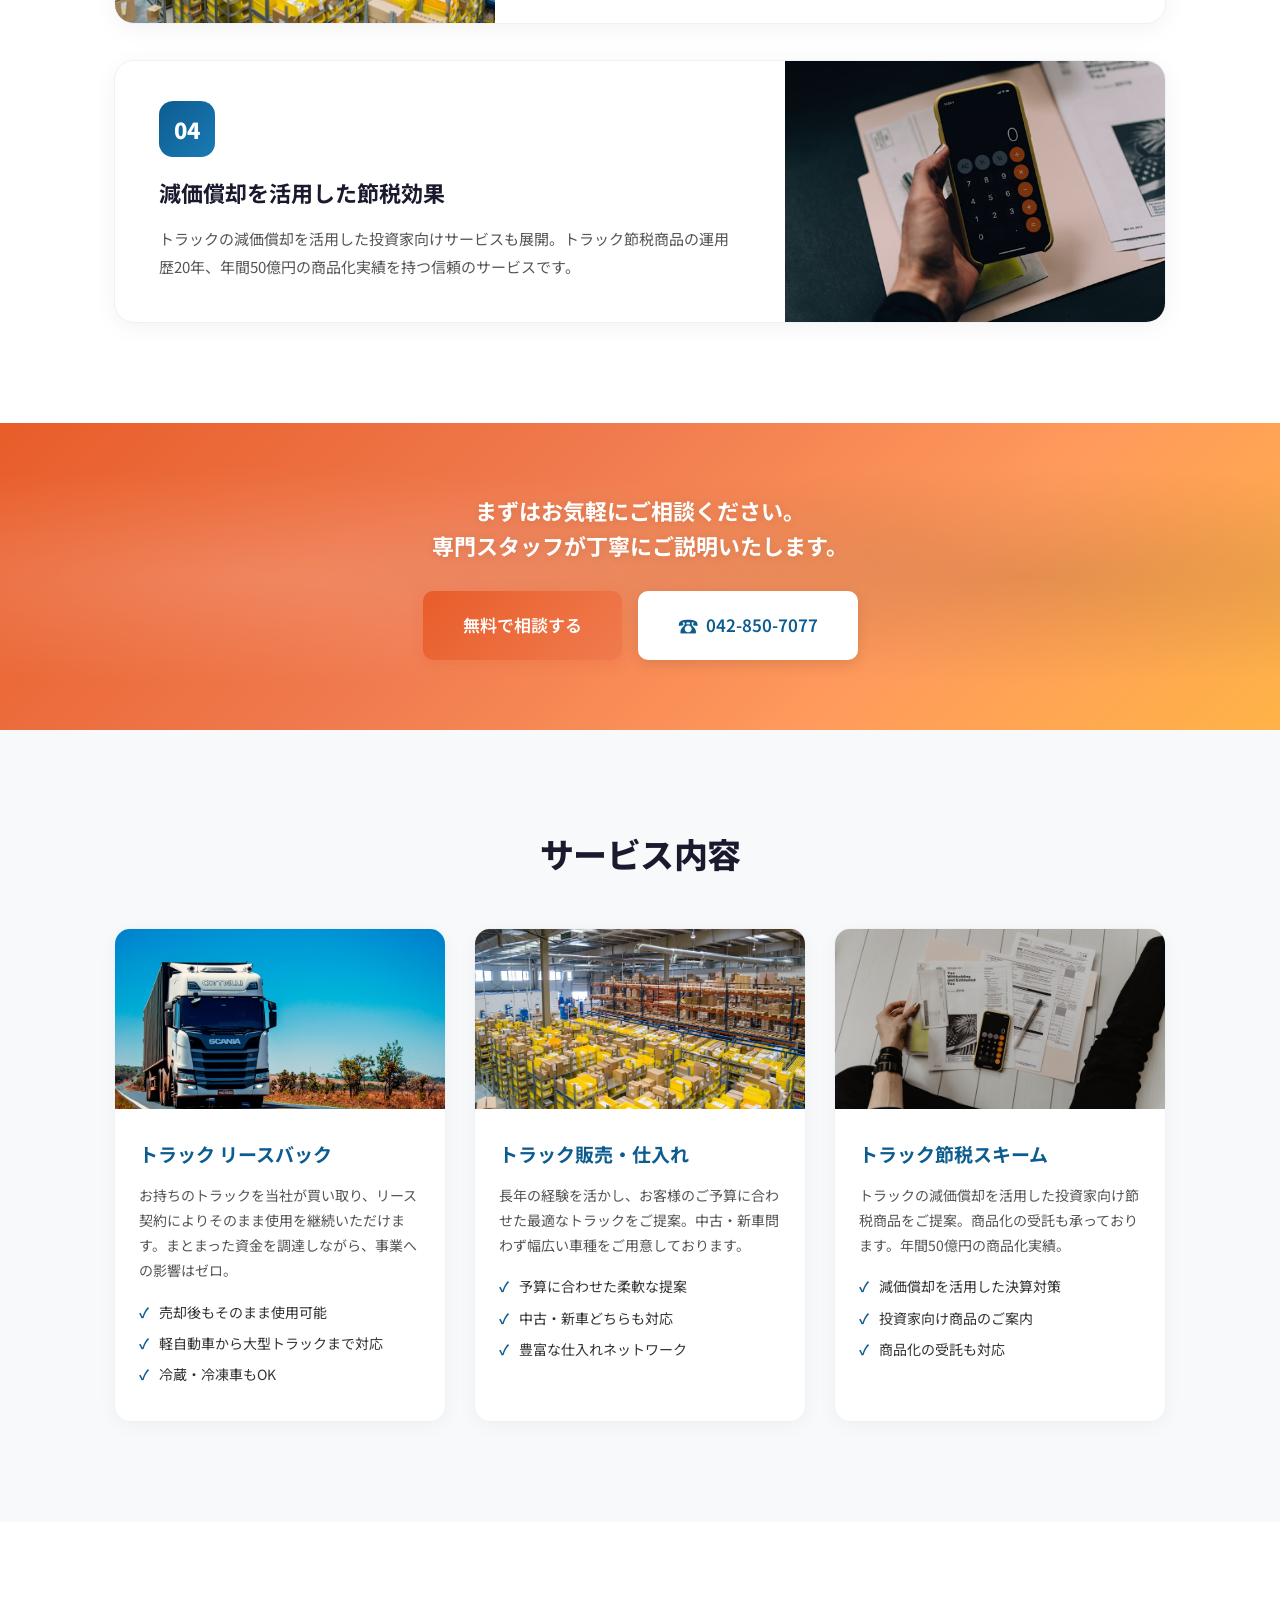
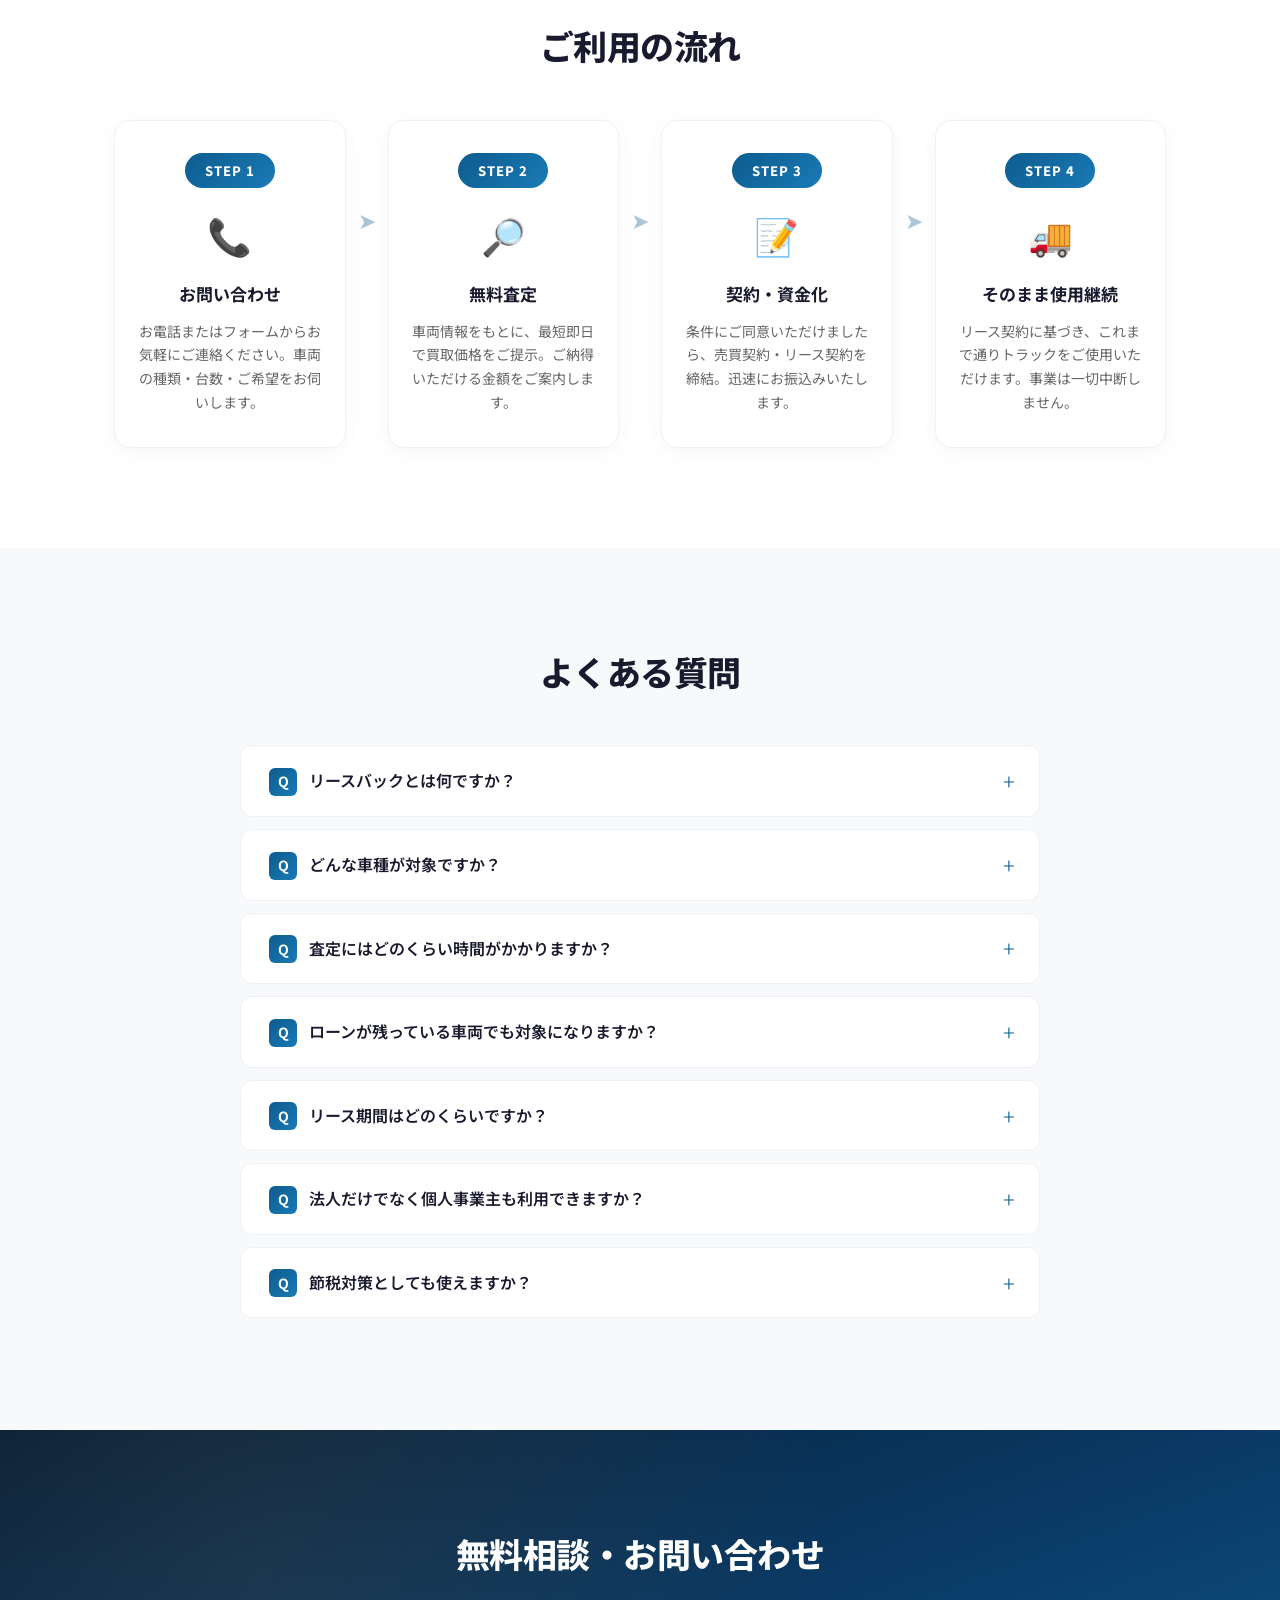
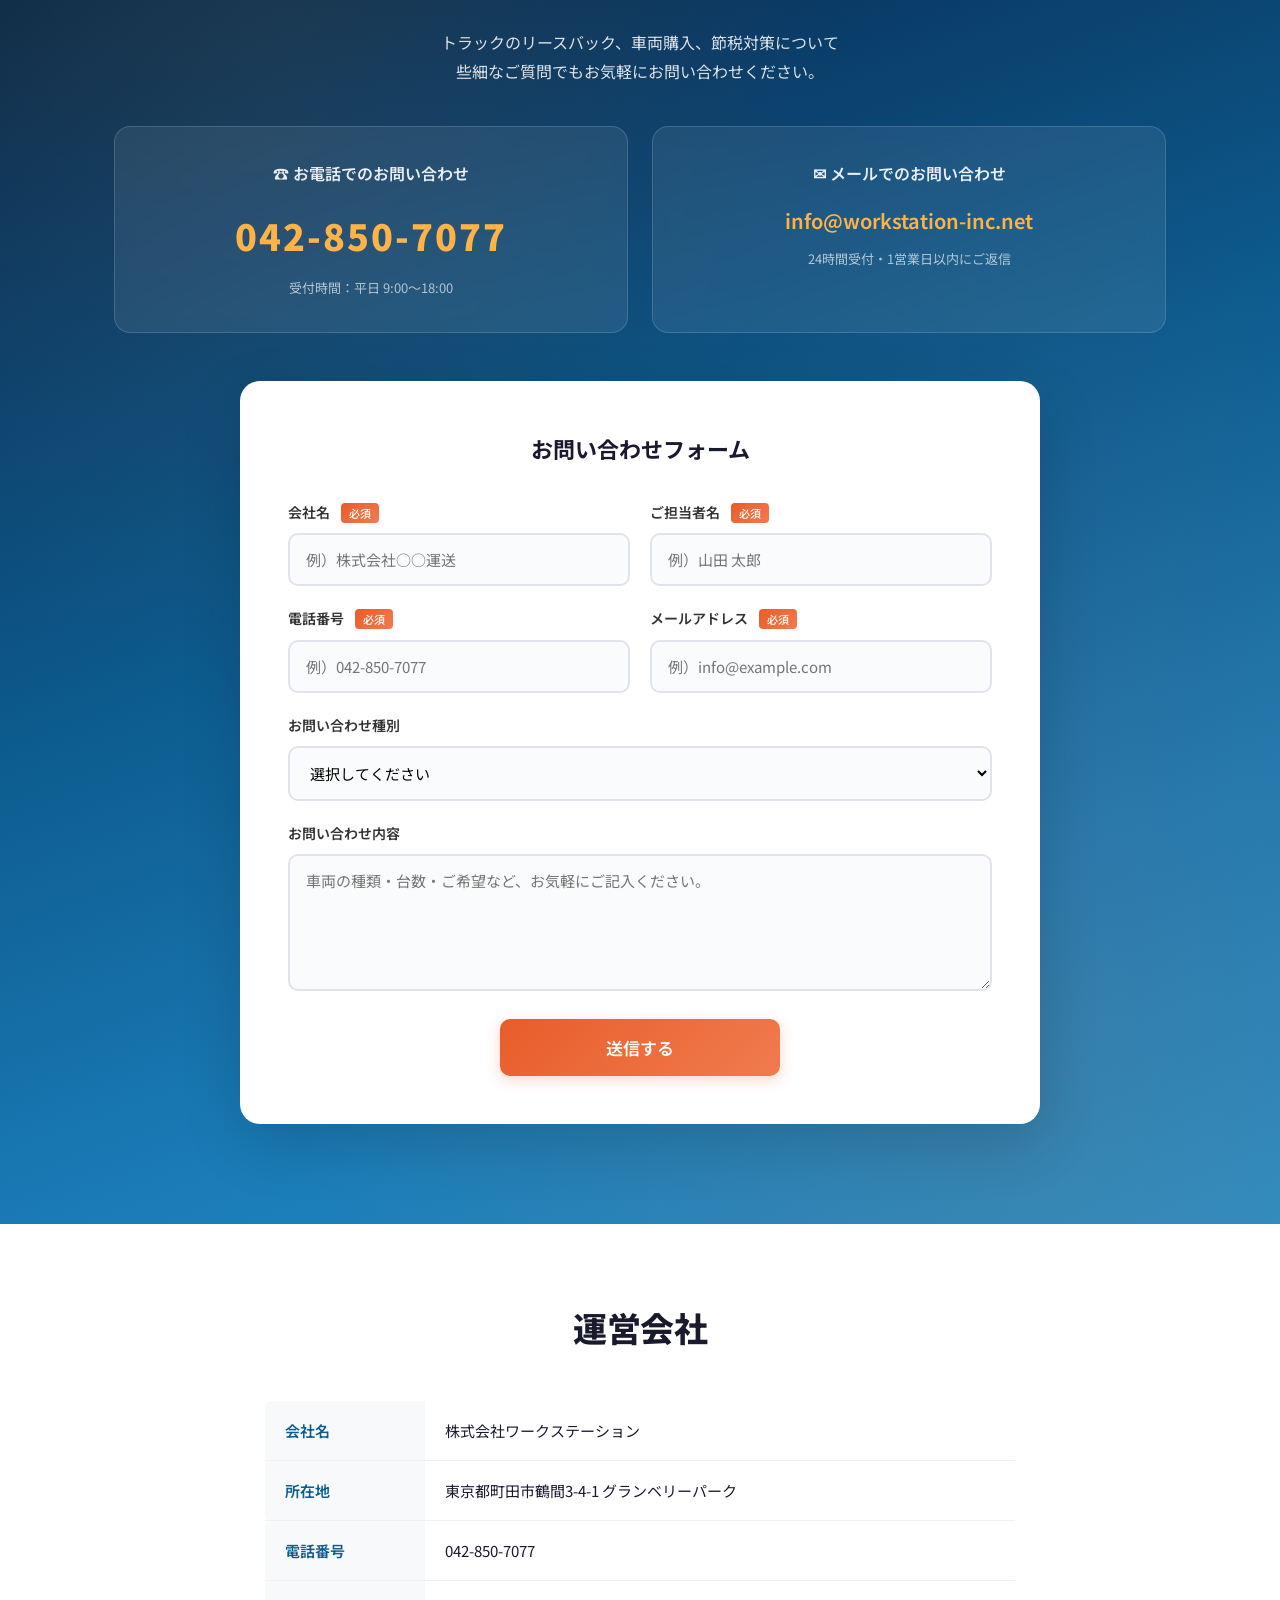
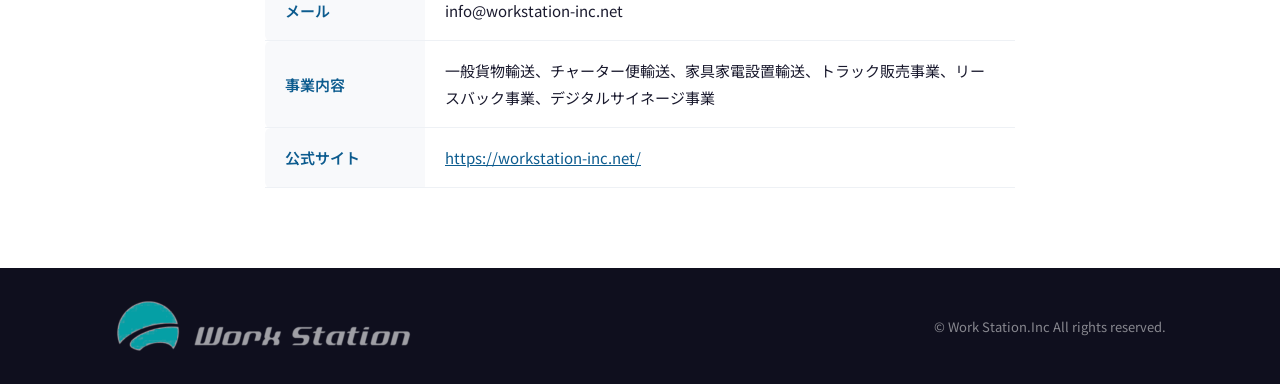
==== commit 0021d709: "キャッチコピー変更＋バナー3種追加 - メインコピーを「トラックはそのまま、資金だけ手元に。」に変更 - サブコピーを資産価値査定・リース会計・財務改善の3点に更新 - 広告バナー3種（600x600" ====
--- a/index.html
+++ b/index.html
@@ -34,13 +34,13 @@
     <div class="hero-content">
       <p class="hero-label">トラックリースバック・新規リース専門</p>
       <h1 class="hero-title">
-        あなたのトラックが<br>
-        <span class="highlight">資金に変わり即資金化</span>
+        トラックはそのまま、<br>
+        <span class="highlight">資金だけ手元に。</span>
       </h1>
       <ul class="hero-points">
-        <li>売却してもそのまま乗り続けられる</li>
-        <li>新たにトラック購入したいがリース枠がない方も対応</li>
-        <li>運送会社の資産流動化と資金調達を２０年の実績がサポート</li>
+        <li>トラックの資産価値を査定して車両価値を資金に変えれます</li>
+        <li>トラックは持つのでなく借りる時代。リース会計が変わる今こそ</li>
+        <li>トラックの価値を資金化して財務改善しませんか</li>
       </ul>
       <div class="hero-stats">
         <div class="stat-card">
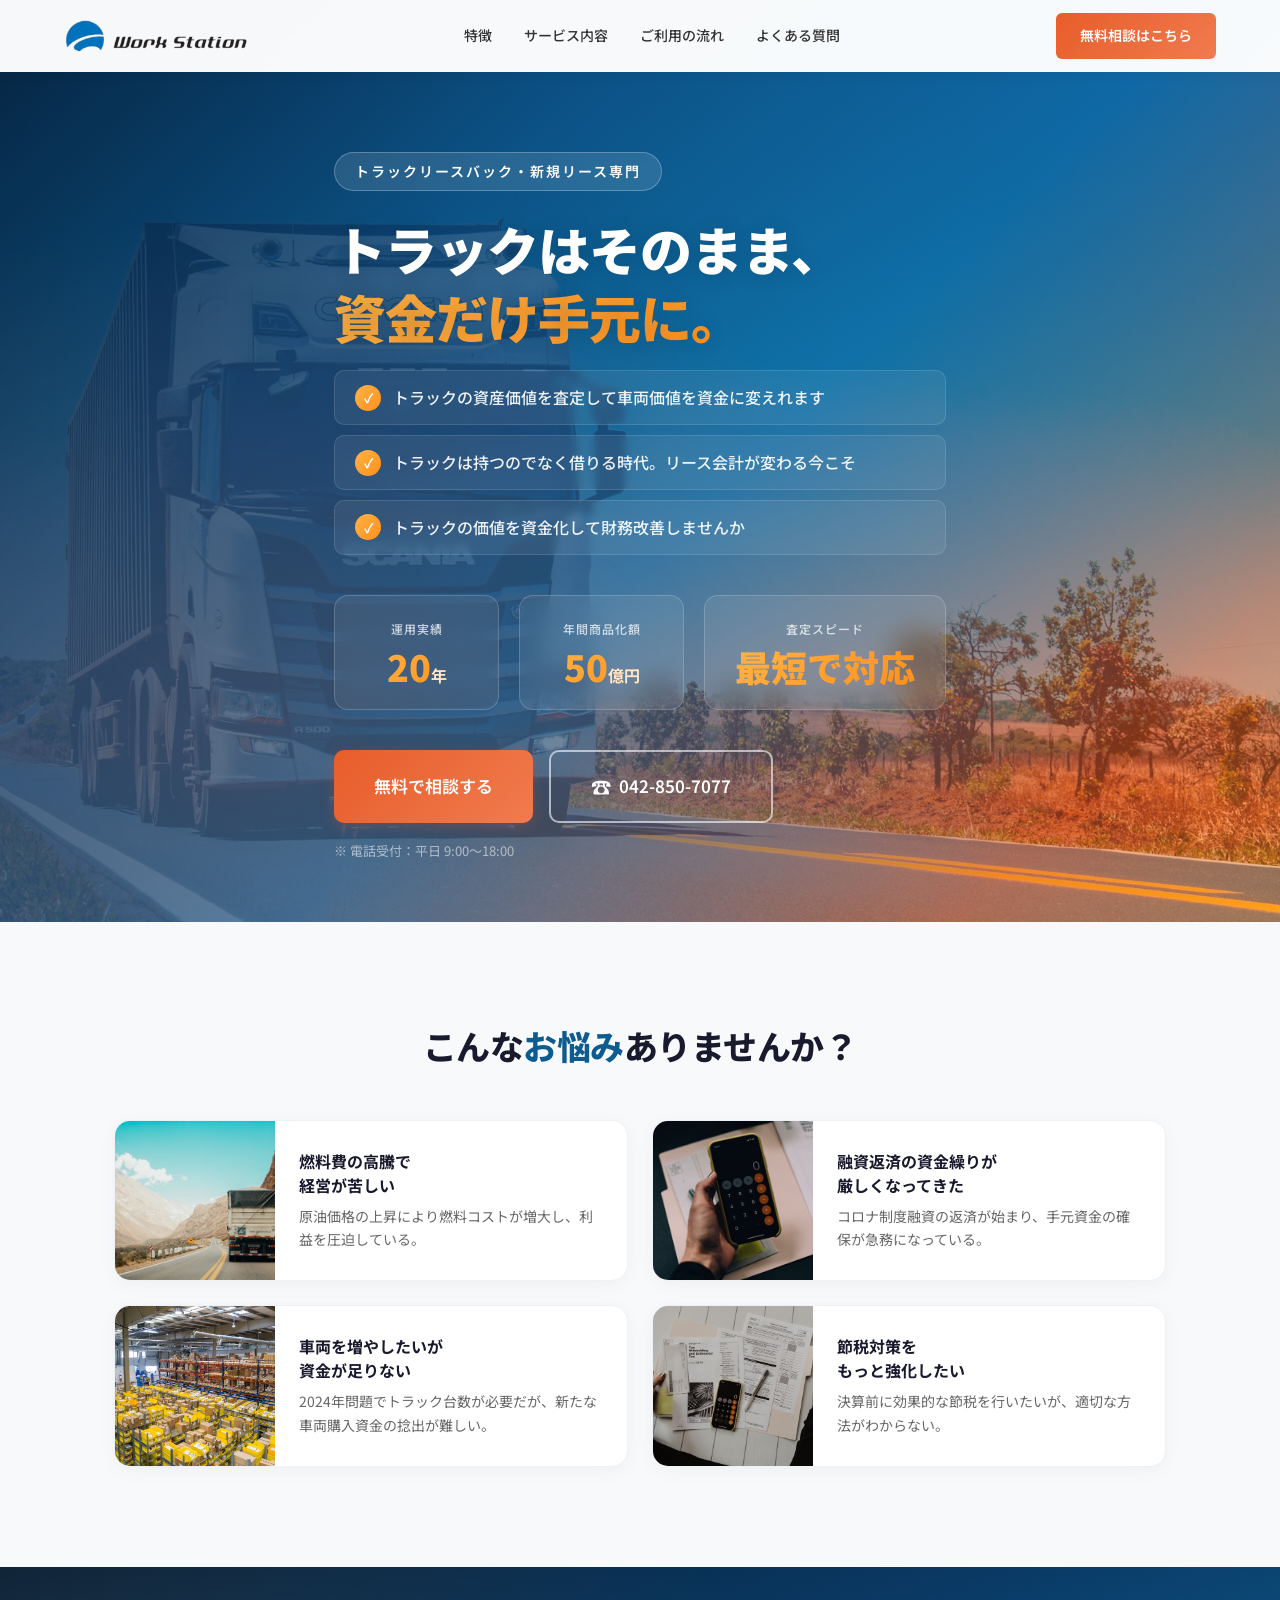
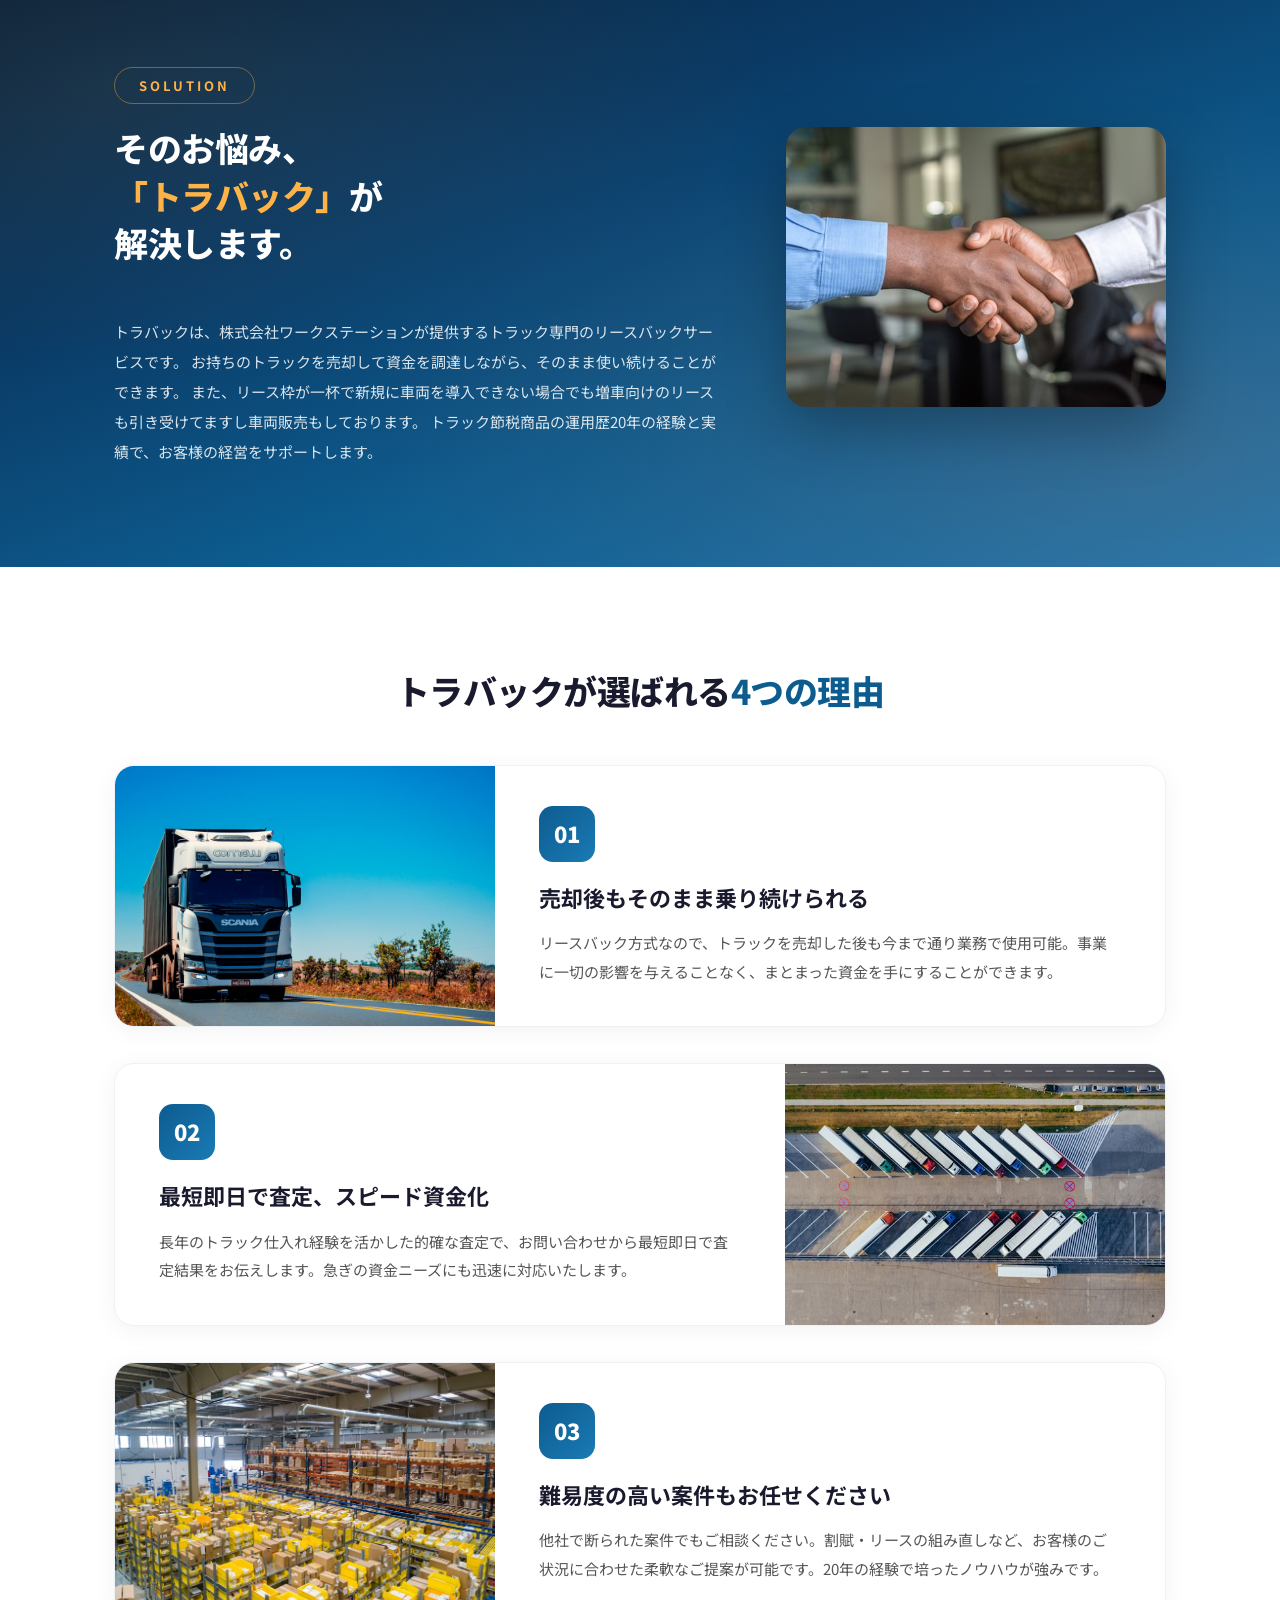
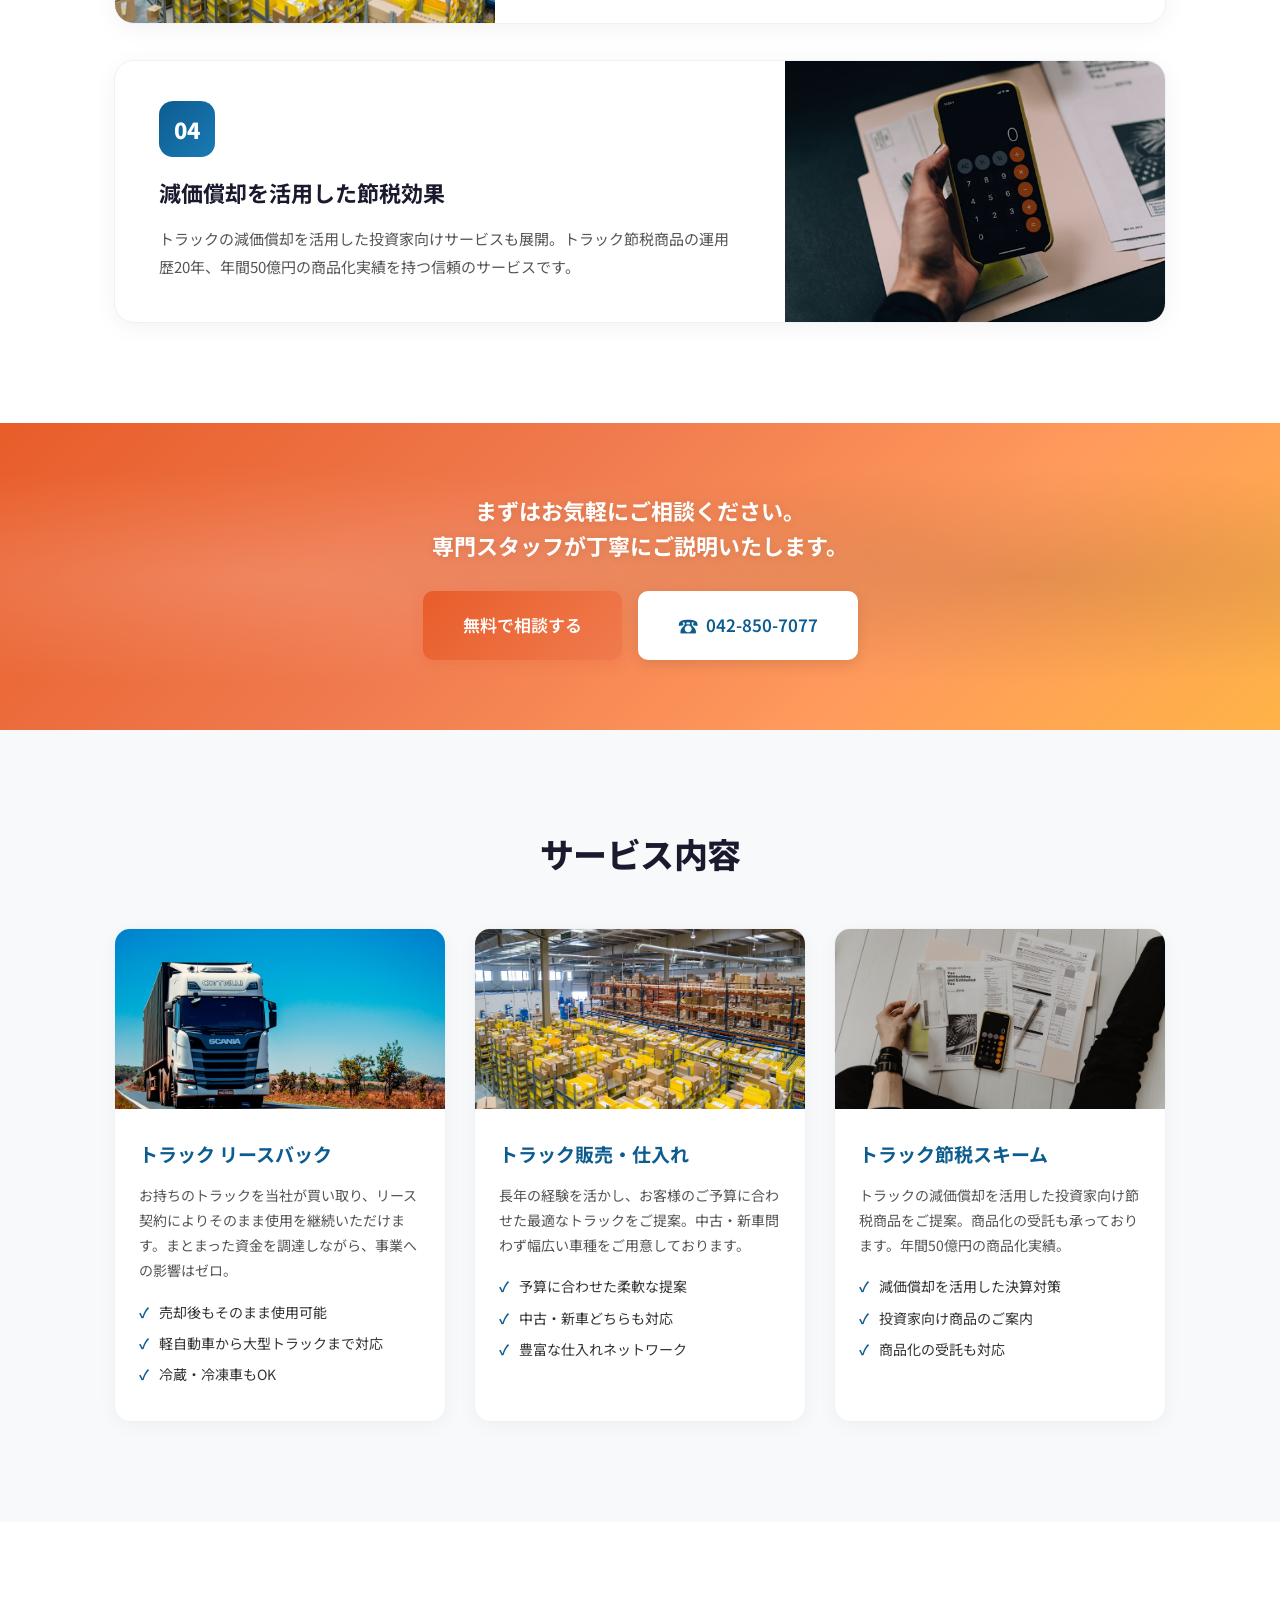
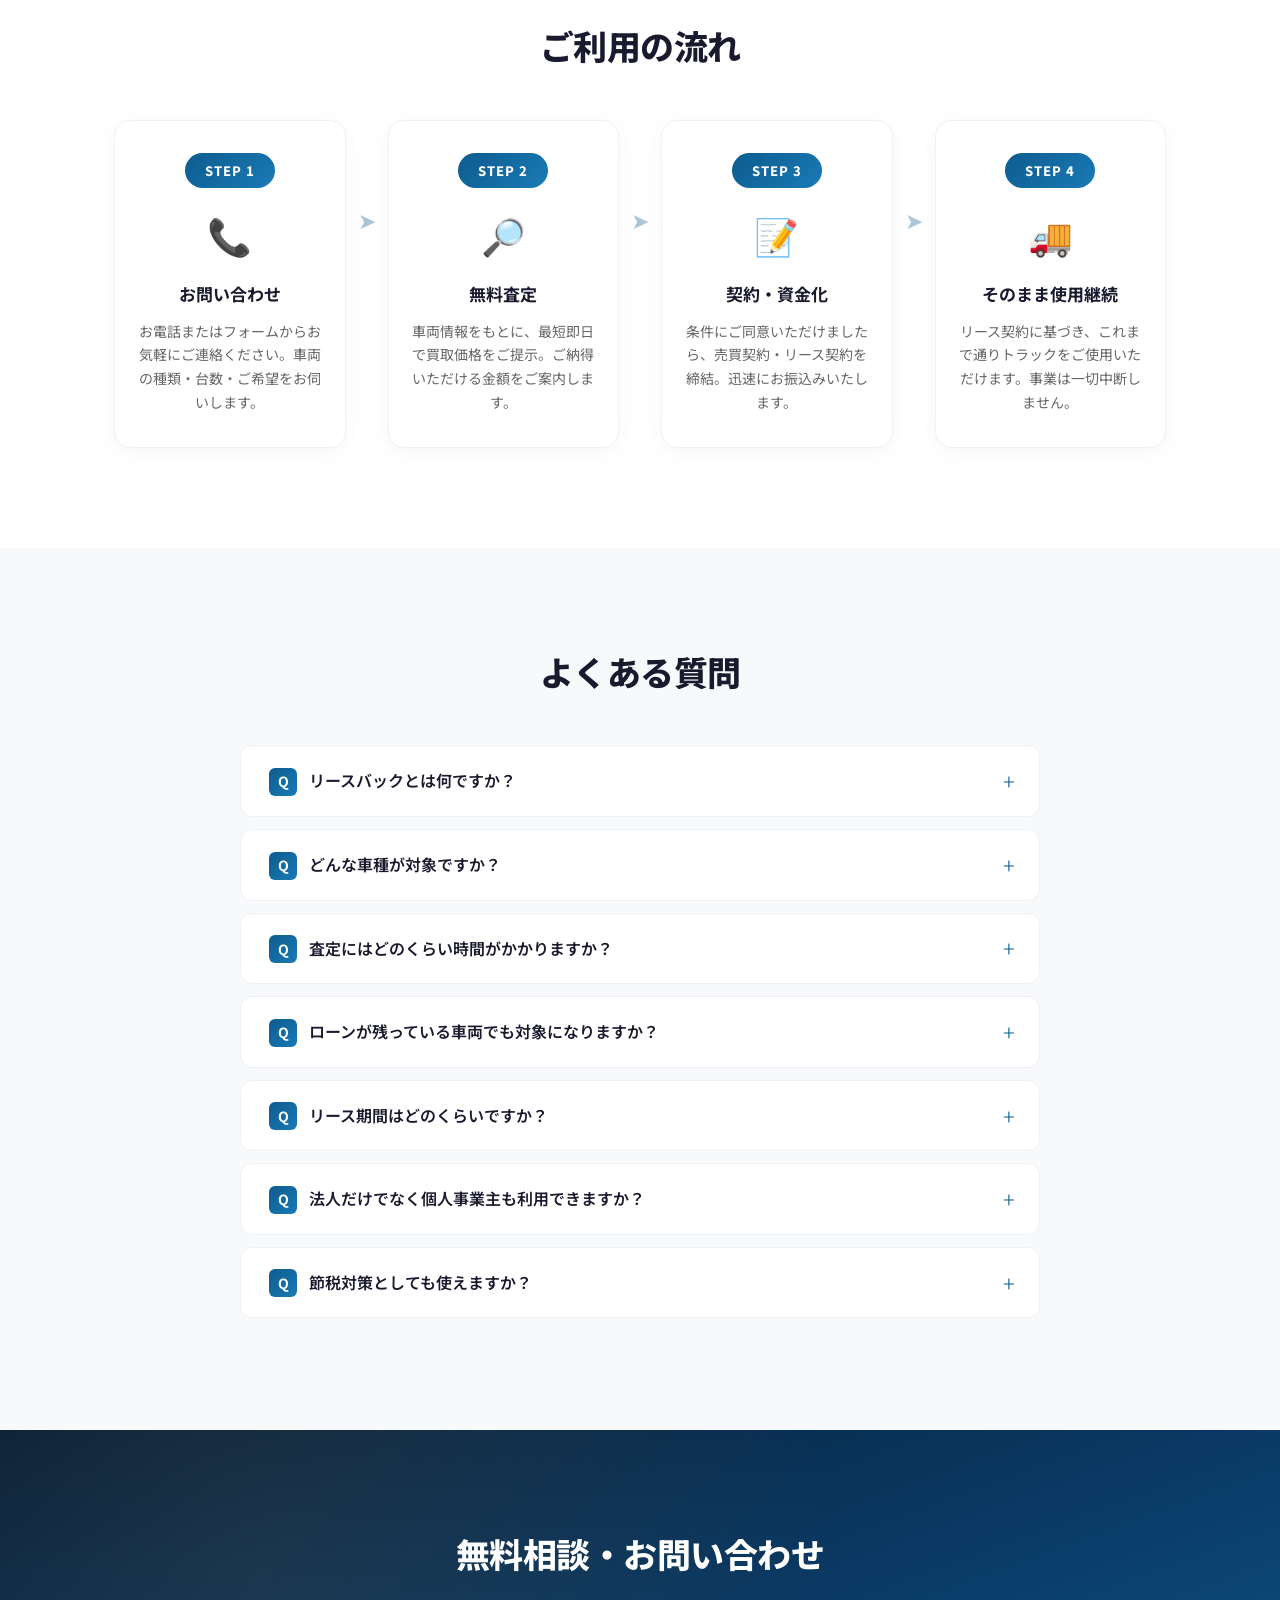
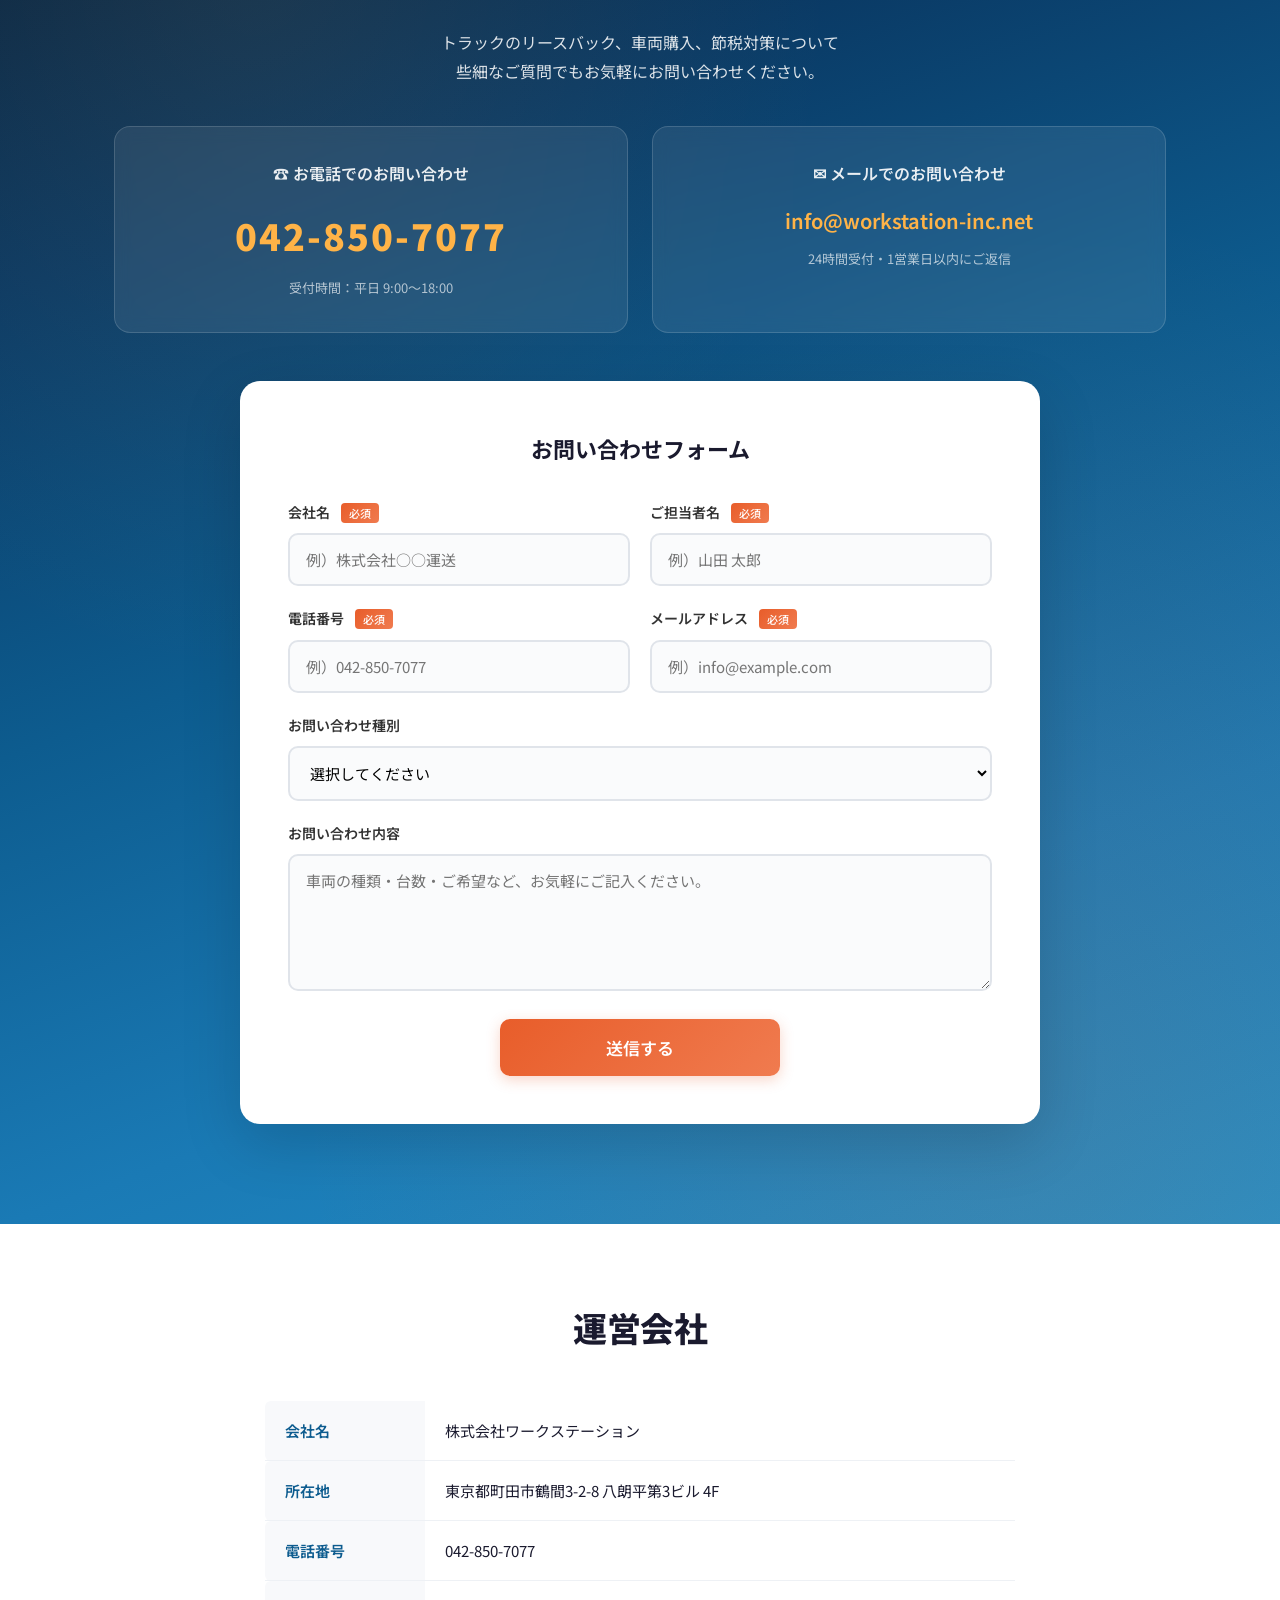
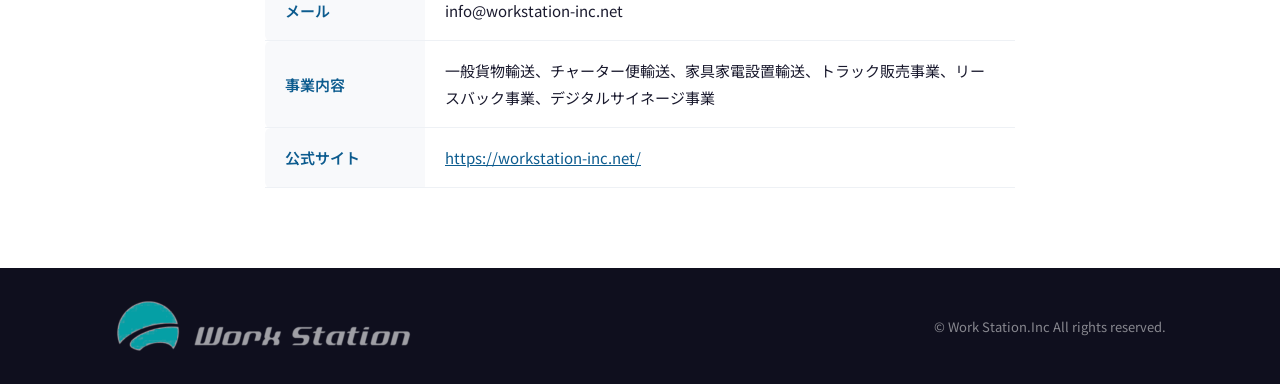
==== commit 7acad4c6: "住所を町田市鶴間3-2-8 八朗平第3ビル 4Fに変更" ====
--- a/index.html
+++ b/index.html
@@ -23,7 +23,7 @@
         <a href="#flow">ご利用の流れ</a>
         <a href="#faq">よくある質問</a>
       </nav>
-      <a href="#contact" class="header-cta">無料相談はこちら</a>
+      <a href="#contact-form" class="header-cta">無料相談はこちら</a>
     </div>
   </header>
 
@@ -57,7 +57,7 @@
         </div>
       </div>
       <div class="hero-buttons">
-        <a href="#contact" class="btn btn-primary btn-lg">無料で相談する</a>
+        <a href="#contact-form" class="btn btn-primary btn-lg">無料で相談する</a>
         <a href="tel:042-850-7077" class="btn btn-outline btn-lg">
           <span class="btn-icon">&#9742;</span>042-850-7077
         </a>
@@ -186,7 +186,7 @@
     <div class="container cta-mid-inner">
       <p class="cta-mid-text">まずはお気軽にご相談ください。<br>専門スタッフが丁寧にご説明いたします。</p>
       <div class="cta-mid-buttons">
-        <a href="#contact" class="btn btn-primary btn-lg">無料で相談する</a>
+        <a href="#contact-form" class="btn btn-primary btn-lg">無料で相談する</a>
         <a href="tel:042-850-7077" class="btn btn-white btn-lg">
           <span class="btn-icon">&#9742;</span>042-850-7077
         </a>
@@ -336,47 +336,69 @@
           <p class="contact-hours">24時間受付・1営業日以内にご返信</p>
         </div>
       </div>
-      <div class="contact-form-wrapper">
+      <div class="contact-form-wrapper" id="contact-form">
         <h3>お問い合わせフォーム</h3>
-        <form class="contact-form" action="#" method="post">
+        <form class="contact-form" id="gform" onsubmit="submitToGoogleForm(event)">
           <div class="form-row">
             <div class="form-group">
               <label for="company">会社名 <span class="required">必須</span></label>
-              <input type="text" id="company" name="company" required placeholder="例）株式会社○○運送">
+              <input type="text" id="company" name="entry.1015517756" required placeholder="例）株式会社○○運送">
             </div>
             <div class="form-group">
               <label for="name">ご担当者名 <span class="required">必須</span></label>
-              <input type="text" id="name" name="name" required placeholder="例）山田 太郎">
+              <input type="text" id="name" name="entry.1231531774" required placeholder="例）山田 太郎">
             </div>
           </div>
           <div class="form-row">
             <div class="form-group">
               <label for="tel">電話番号 <span class="required">必須</span></label>
-              <input type="tel" id="tel" name="tel" required placeholder="例）042-850-7077">
+              <input type="tel" id="tel" name="entry.1183310956" required placeholder="例）042-850-7077">
             </div>
             <div class="form-group">
               <label for="email">メールアドレス <span class="required">必須</span></label>
-              <input type="email" id="email" name="email" required placeholder="例）info@example.com">
+              <input type="email" id="email" name="entry.1624479941" required placeholder="例）info@example.com">
             </div>
           </div>
           <div class="form-group">
             <label for="inquiry_type">お問い合わせ種別</label>
-            <select id="inquiry_type" name="inquiry_type">
+            <select id="inquiry_type" name="entry.1479007872">
               <option value="">選択してください</option>
-              <option value="leaseback">トラックリースバックについて</option>
-              <option value="purchase">トラック購入について</option>
-              <option value="tax">節税対策について</option>
-              <option value="other">その他</option>
+              <option value="リースバックについて">リースバックについて</option>
+              <option value="新規リースについて">新規リースについて</option>
+              <option value="車両売却について">車両売却について</option>
+              <option value="その他">その他</option>
             </select>
           </div>
           <div class="form-group">
             <label for="message">お問い合わせ内容</label>
-            <textarea id="message" name="message" rows="5" placeholder="車両の種類・台数・ご希望など、お気軽にご記入ください。"></textarea>
+            <textarea id="message" name="entry.465812725" rows="5" placeholder="車両の種類・台数・ご希望など、お気軽にご記入ください。"></textarea>
           </div>
           <div class="form-submit">
             <button type="submit" class="btn btn-primary btn-lg btn-submit">送信する</button>
           </div>
         </form>
+        <div id="thank-you" style="display:none;text-align:center;padding:60px 20px;">
+          <h3 style="font-size:24px;color:#1a6fa8;margin-bottom:16px;">お問い合わせありがとうございます</h3>
+          <p style="font-size:16px;color:#555;">内容を確認の上、担当者よりご連絡いたします。</p>
+        </div>
+        <script>
+        function submitToGoogleForm(e) {
+          e.preventDefault();
+          var form = document.getElementById('gform');
+          var formData = new FormData(form);
+          fetch('https://docs.google.com/forms/u/0/d/e/1FAIpQLScKDzqcA9ogLlYiTNBTZahbsQwEl8WOd2zu9l_wCe3fdOWMDw/formResponse', {
+            method: 'POST',
+            body: formData,
+            mode: 'no-cors'
+          }).then(function() {
+            form.style.display = 'none';
+            document.getElementById('thank-you').style.display = 'block';
+          }).catch(function() {
+            form.style.display = 'none';
+            document.getElementById('thank-you').style.display = 'block';
+          });
+        }
+        </script>
       </div>
     </div>
   </section>
@@ -387,7 +409,7 @@
       <h2 class="section-title">運営会社</h2>
       <table class="company-table">
         <tr><th>会社名</th><td>株式会社ワークステーション</td></tr>
-        <tr><th>所在地</th><td>東京都町田市鶴間3-4-1 グランベリーパーク</td></tr>
+        <tr><th>所在地</th><td>東京都町田市鶴間3-2-8 八朗平第3ビル 4F</td></tr>
         <tr><th>電話番号</th><td>042-850-7077</td></tr>
         <tr><th>メール</th><td>info@workstation-inc.net</td></tr>
         <tr><th>事業内容</th><td>一般貨物輸送、チャーター便輸送、家具家電設置輸送、トラック販売事業、リースバック事業、デジタルサイネージ事業</td></tr>
@@ -411,7 +433,7 @@
     <a href="tel:042-850-7077" class="fixed-cta-phone">
       <span>&#9742;</span> 電話する
     </a>
-    <a href="#contact" class="fixed-cta-form">
+    <a href="#contact-form" class="fixed-cta-form">
       <span>&#9993;</span> 無料相談
     </a>
   </div>
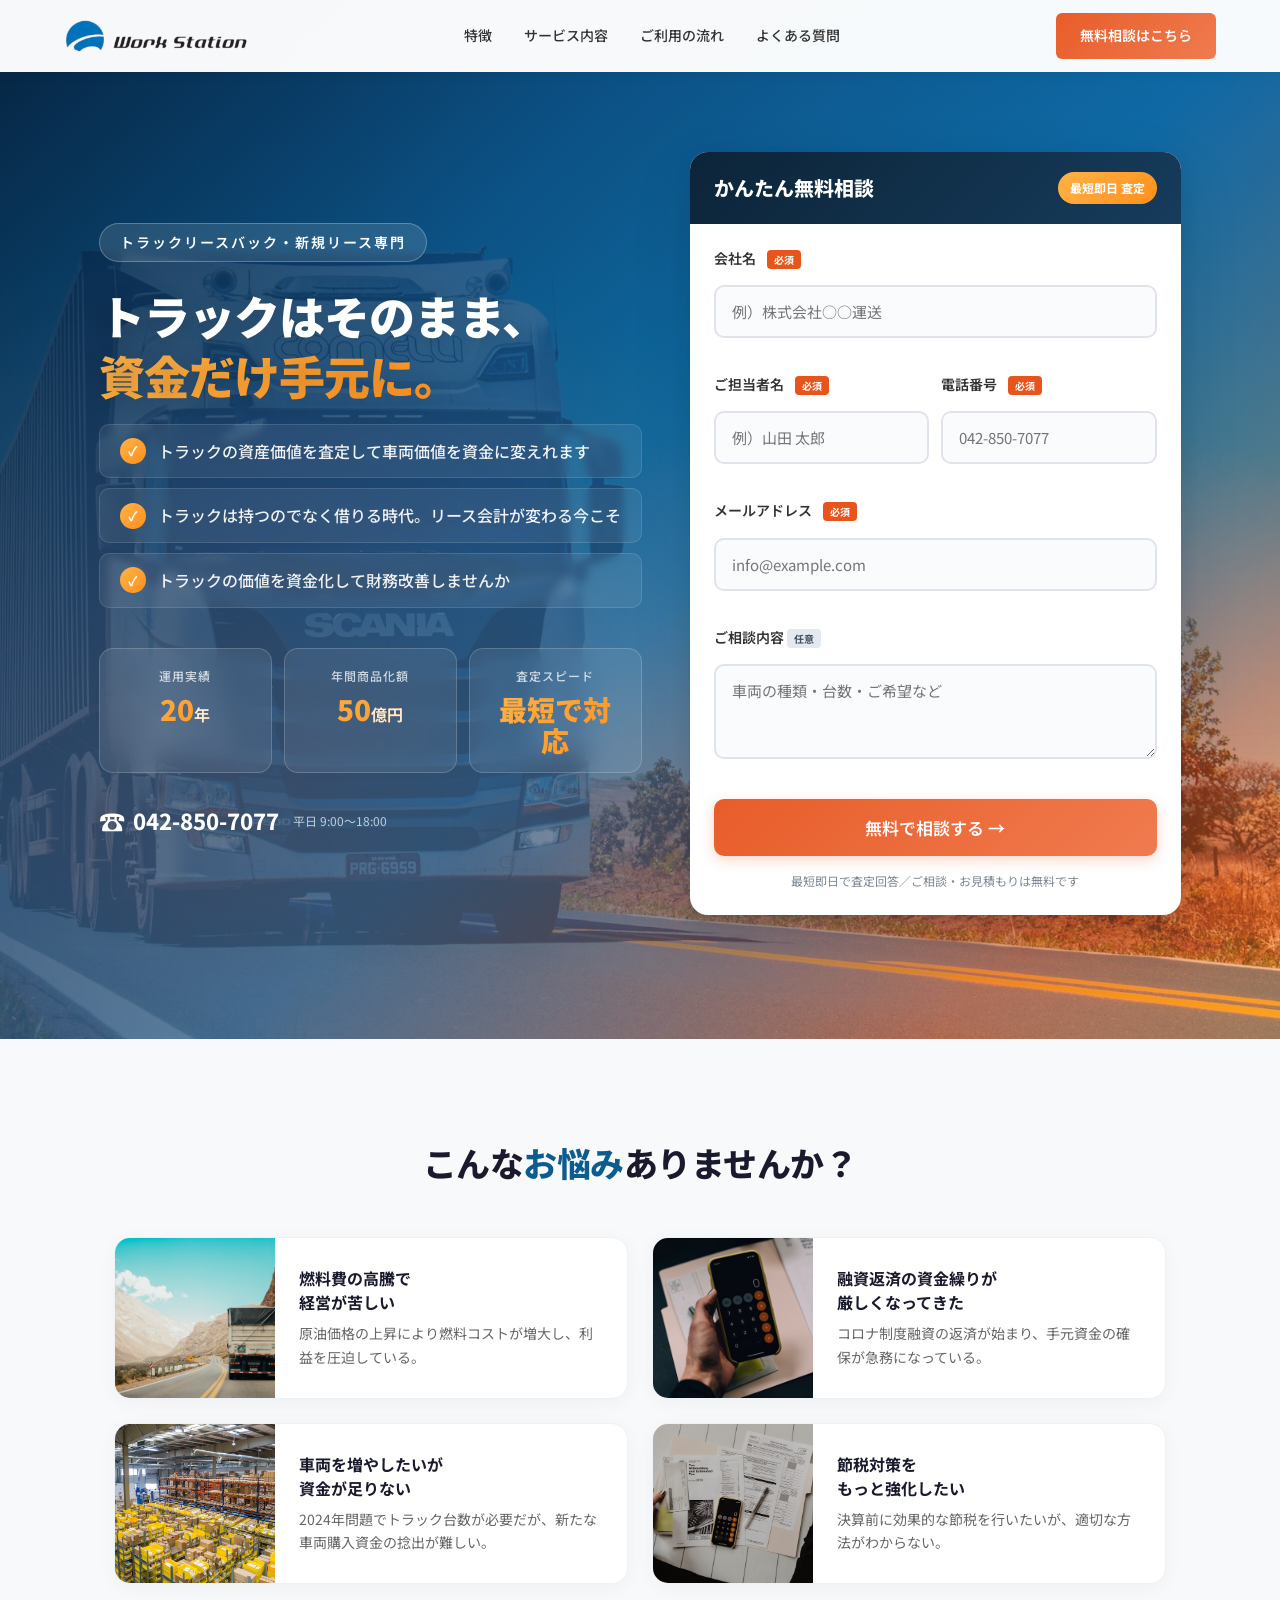
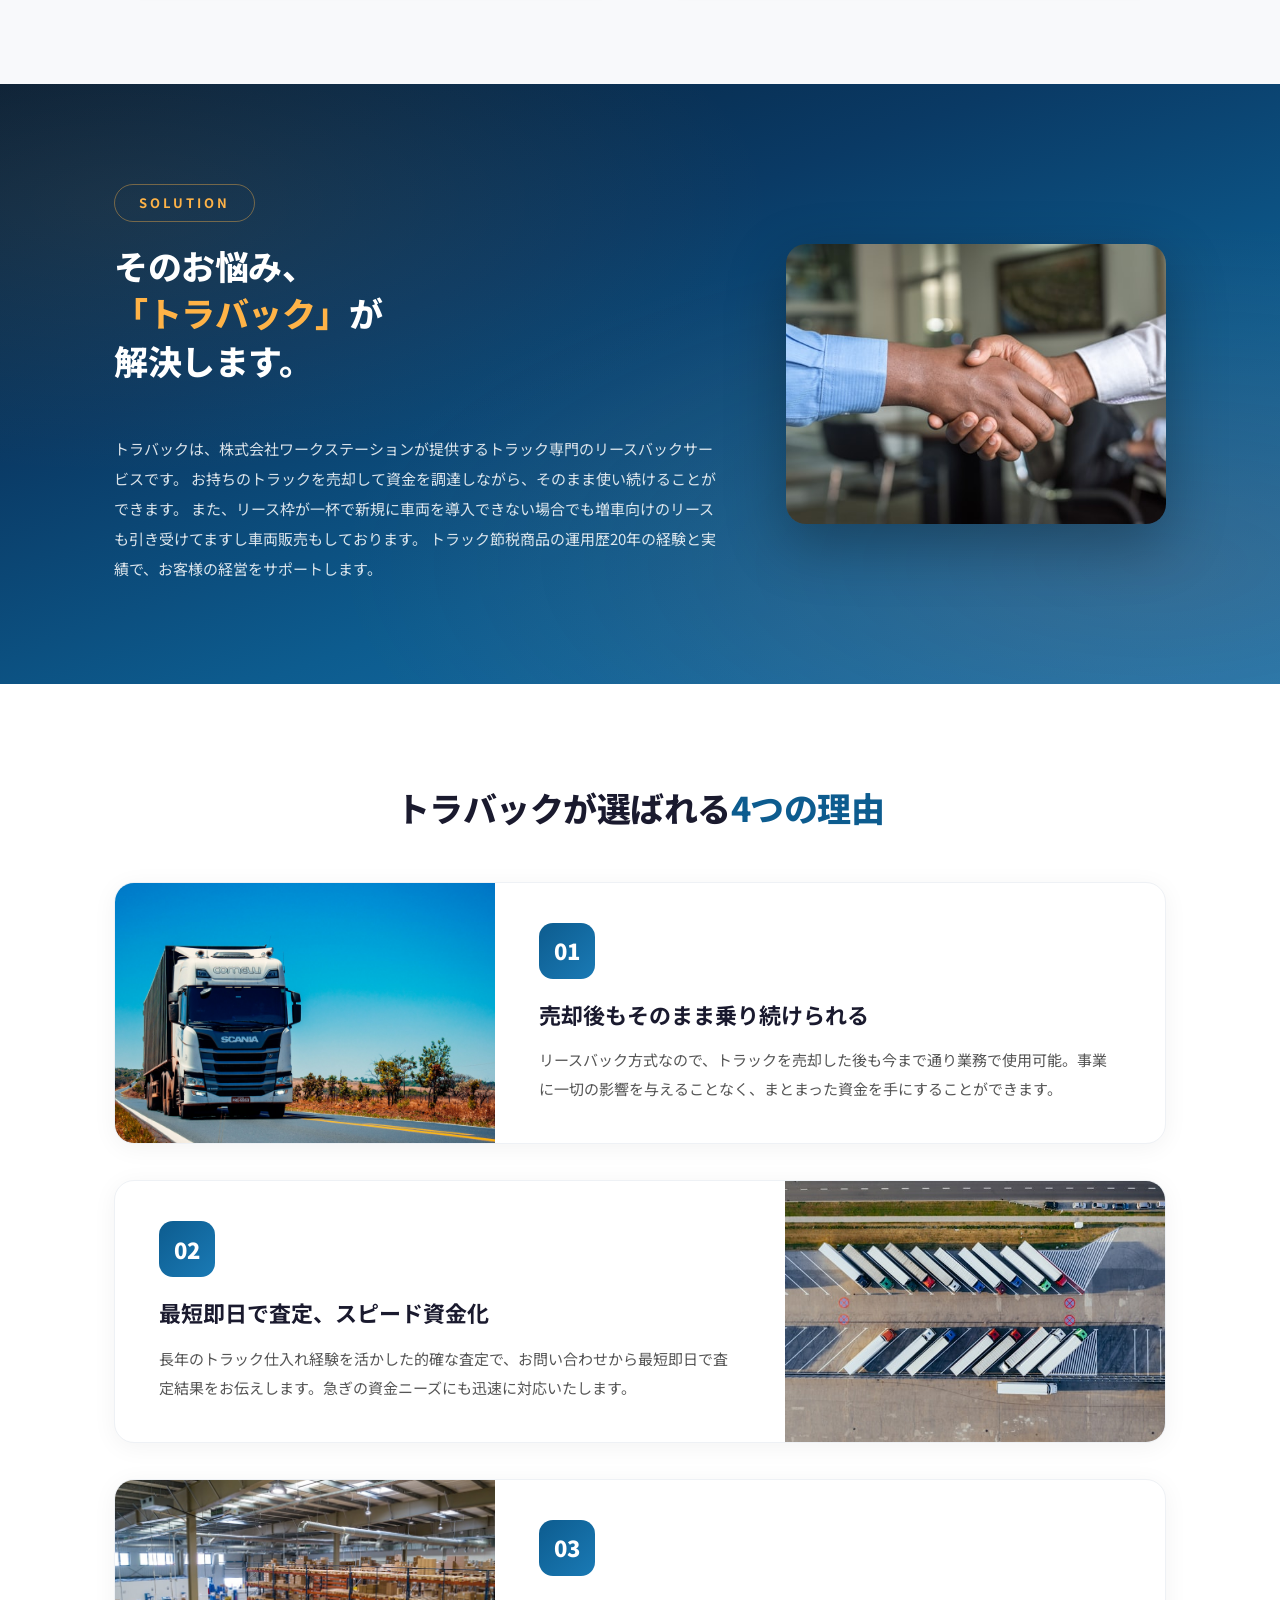
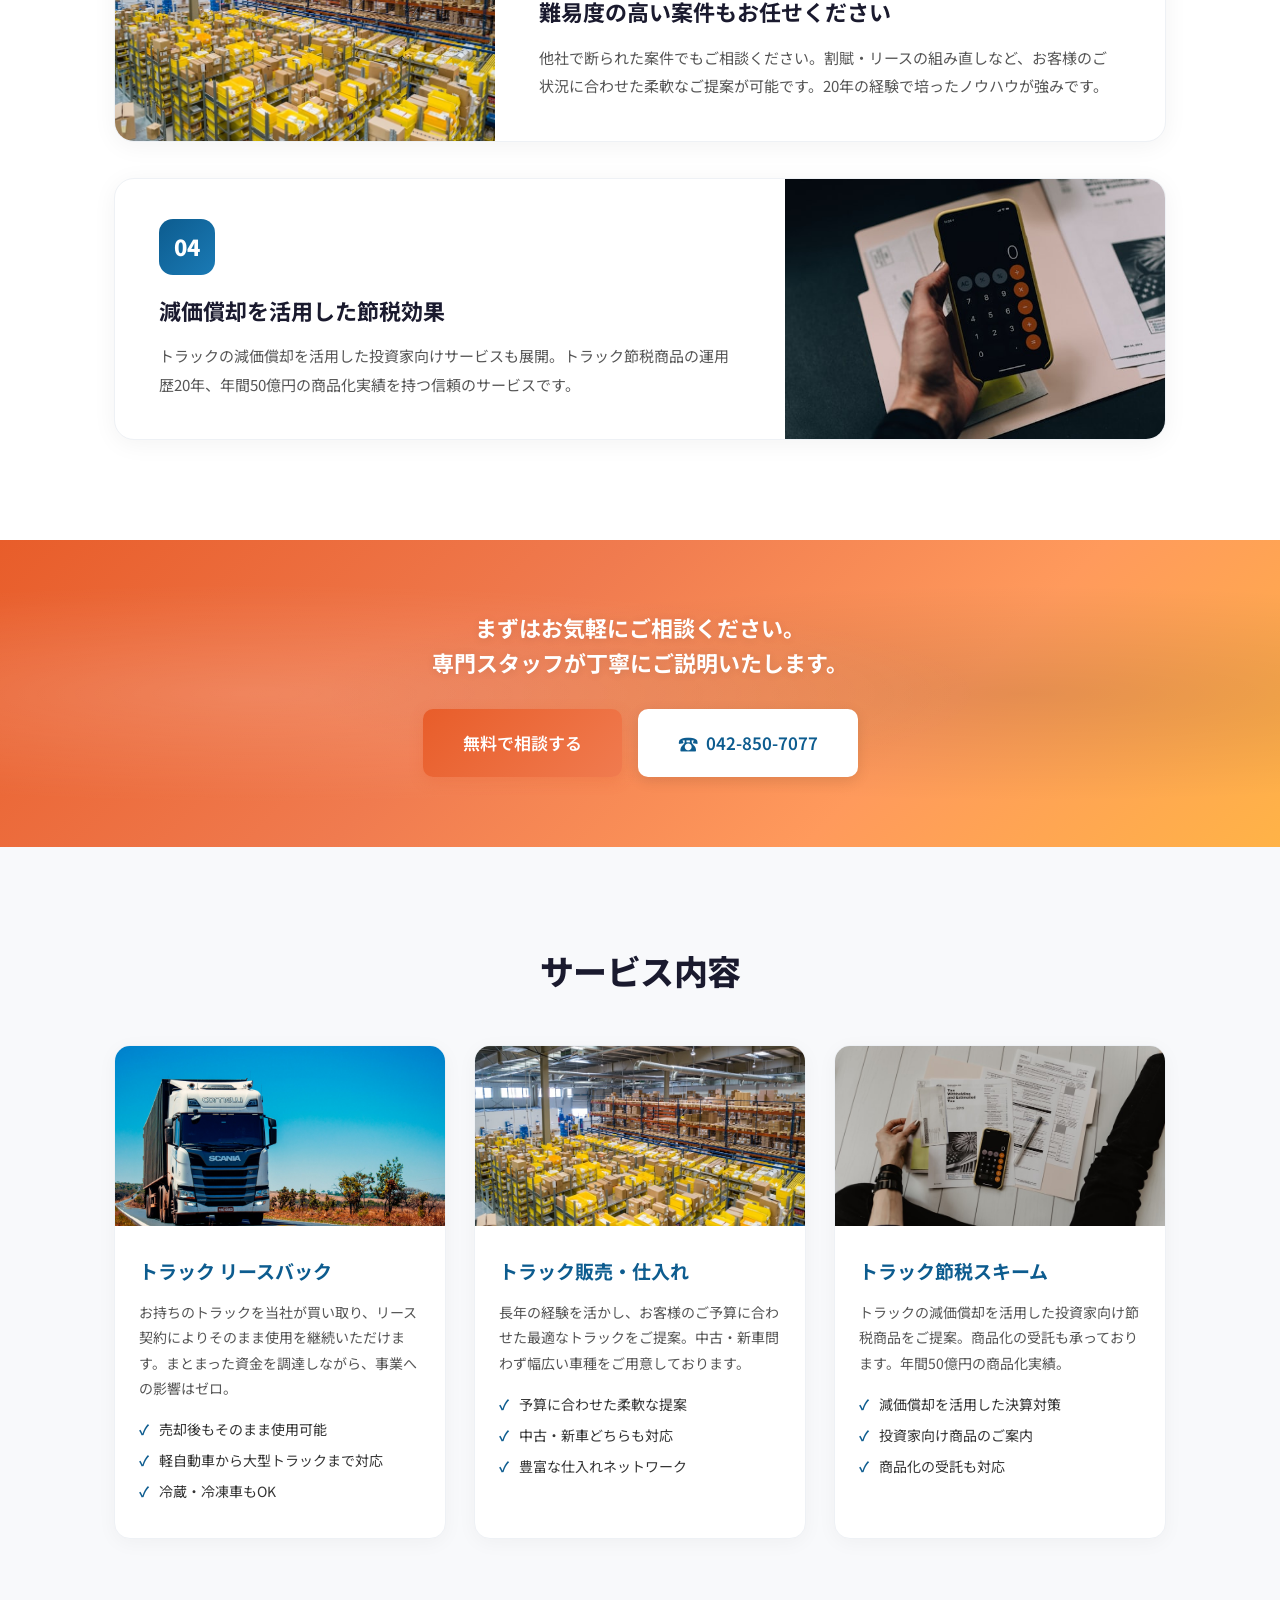
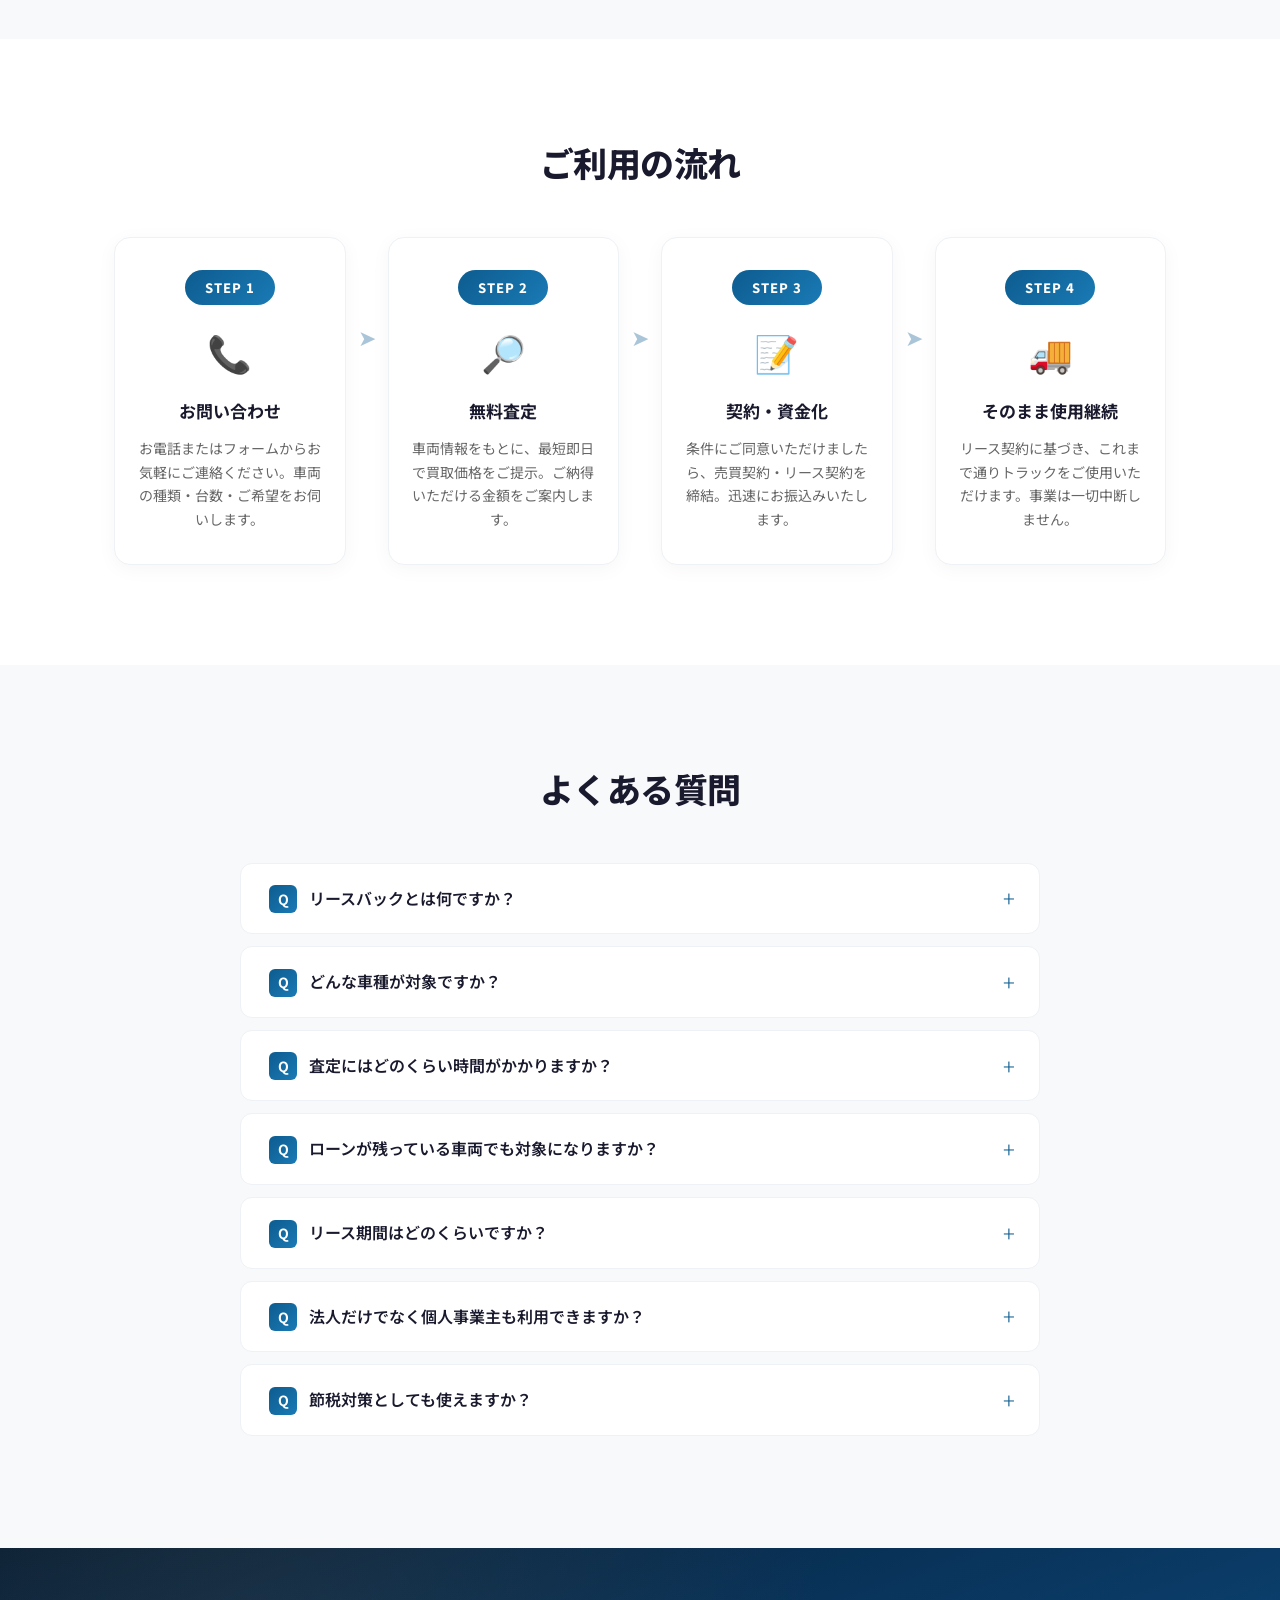
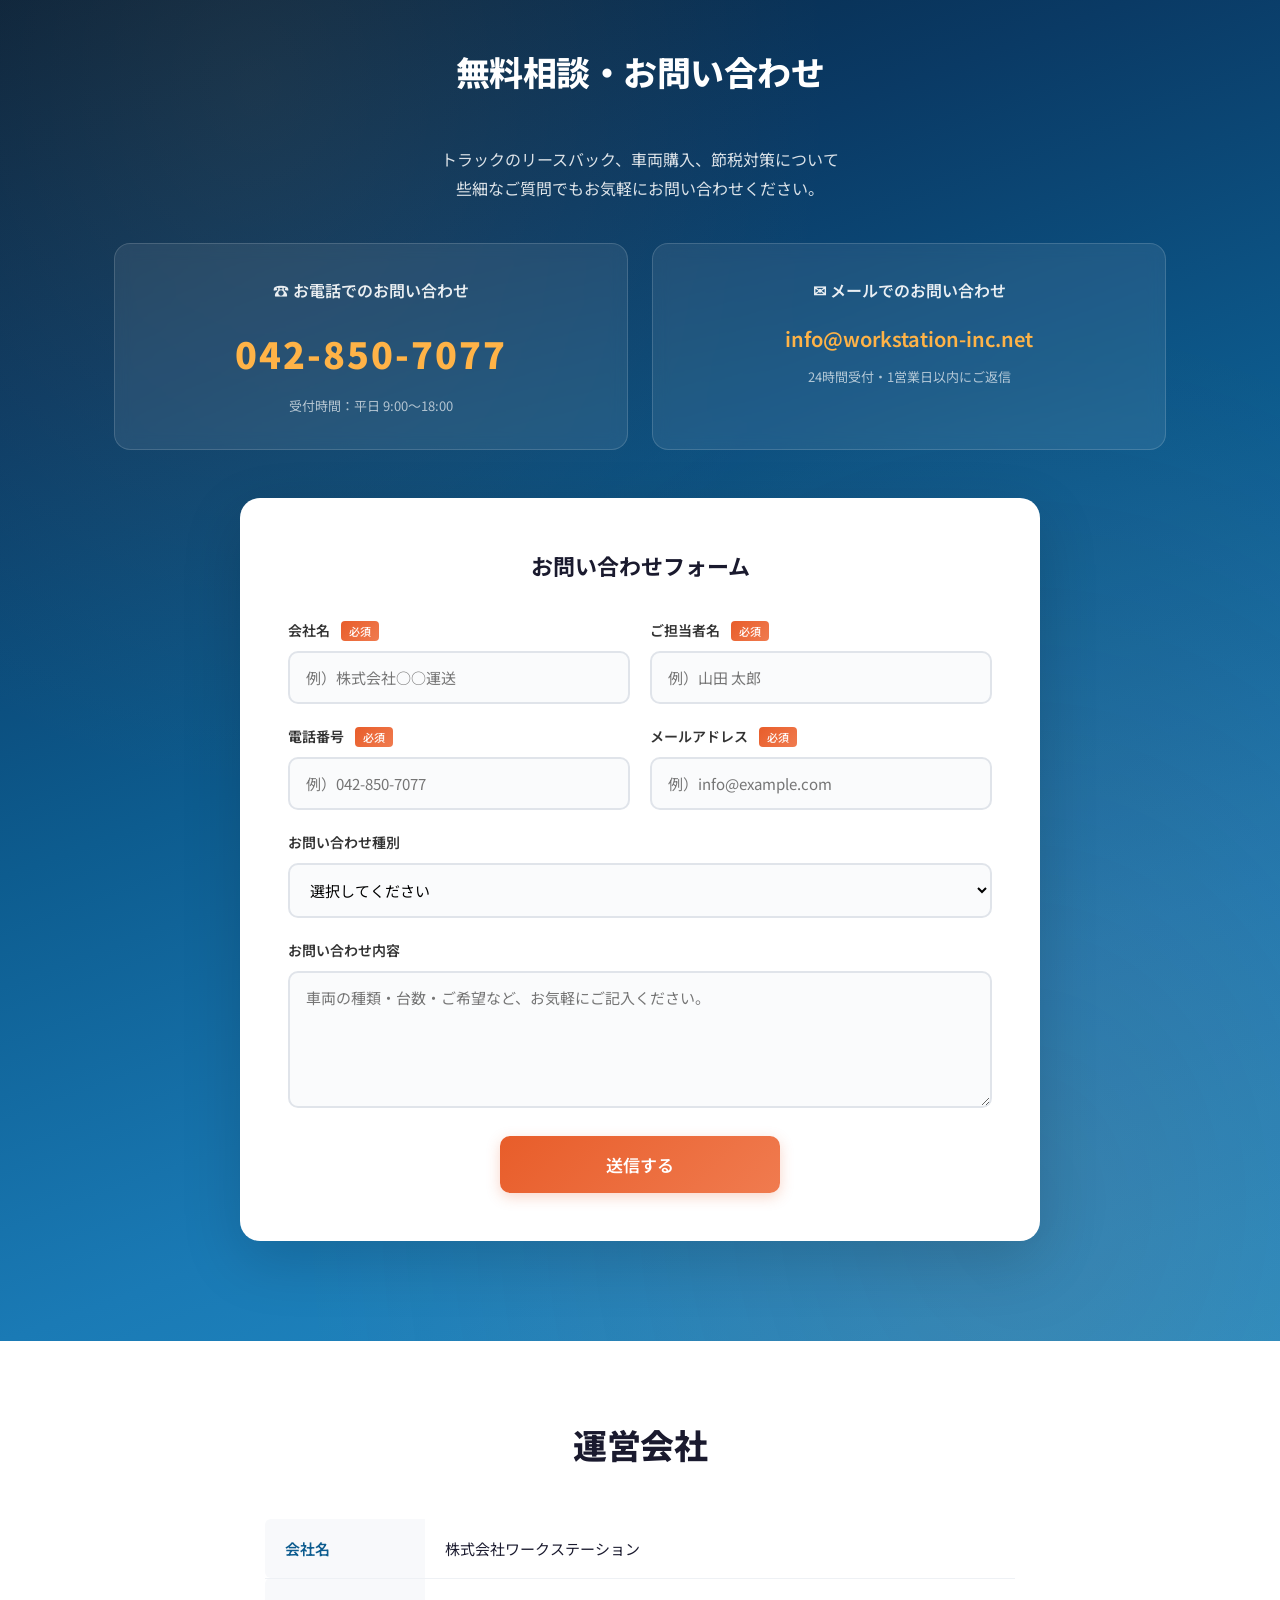
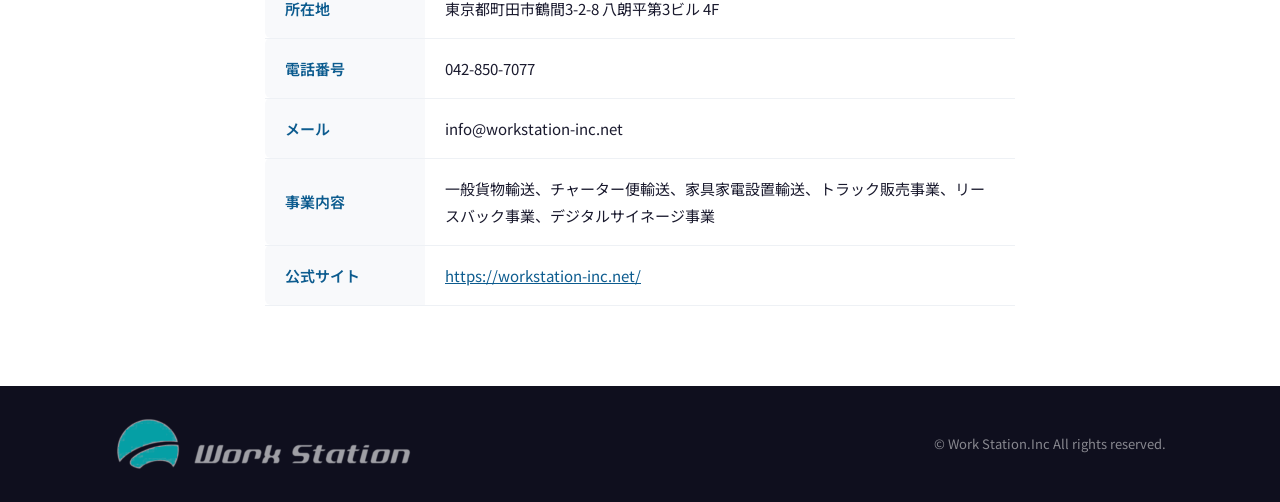
==== commit d3333257: "ヒーロー右側に問い合わせフォームを常設（案A） ファーストビュー内で入力着手できるよう、ヒーローを2カラム化し 右カラムに白カードの問い合わせフォームを配置。下部フォームと 同じGoogleフォームへ" ====
--- a/index.html
+++ b/index.html
@@ -32,39 +32,99 @@
     <div class="hero-bg"></div>
     <div class="hero-gradient"></div>
     <div class="hero-content">
-      <p class="hero-label">トラックリースバック・新規リース専門</p>
-      <h1 class="hero-title">
-        トラックはそのまま、<br>
-        <span class="highlight">資金だけ手元に。</span>
-      </h1>
-      <ul class="hero-points">
-        <li>トラックの資産価値を査定して車両価値を資金に変えれます</li>
-        <li>トラックは持つのでなく借りる時代。リース会計が変わる今こそ</li>
-        <li>トラックの価値を資金化して財務改善しませんか</li>
-      </ul>
-      <div class="hero-stats">
-        <div class="stat-card">
-          <span class="stat-label">運用実績</span>
-          <span class="stat-value">20<small>年</small></span>
-        </div>
-        <div class="stat-card">
-          <span class="stat-label">年間商品化額</span>
-          <span class="stat-value">50<small>億円</small></span>
-        </div>
-        <div class="stat-card">
-          <span class="stat-label">査定スピード</span>
-          <span class="stat-value">最短で対応</span>
-        </div>
-      </div>
-      <div class="hero-buttons">
-        <a href="#contact-form" class="btn btn-primary btn-lg">無料で相談する</a>
-        <a href="tel:042-850-7077" class="btn btn-outline btn-lg">
-          <span class="btn-icon">&#9742;</span>042-850-7077
-        </a>
-      </div>
-      <p class="hero-note">※ 電話受付：平日 9:00〜18:00</p>
-    </div>
-  </section>
+      <div class="hero-grid">
+        <div class="hero-col-left">
+          <p class="hero-label">トラックリースバック・新規リース専門</p>
+          <h1 class="hero-title">
+            トラックはそのまま、<br>
+            <span class="highlight">資金だけ手元に。</span>
+          </h1>
+          <ul class="hero-points">
+            <li>トラックの資産価値を査定して車両価値を資金に変えれます</li>
+            <li>トラックは持つのでなく借りる時代。リース会計が変わる今こそ</li>
+            <li>トラックの価値を資金化して財務改善しませんか</li>
+          </ul>
+          <div class="hero-stats">
+            <div class="stat-card">
+              <span class="stat-label">運用実績</span>
+              <span class="stat-value">20<small>年</small></span>
+            </div>
+            <div class="stat-card">
+              <span class="stat-label">年間商品化額</span>
+              <span class="stat-value">50<small>億円</small></span>
+            </div>
+            <div class="stat-card">
+              <span class="stat-label">査定スピード</span>
+              <span class="stat-value">最短で対応</span>
+            </div>
+          </div>
+          <div class="hero-tel">
+            <a href="tel:042-850-7077" class="hero-tel-link">
+              <span class="btn-icon">&#9742;</span>042-850-7077
+            </a>
+            <span class="hero-tel-note">平日 9:00〜18:00</span>
+          </div>
+        </div>
+        <div class="hero-col-right" id="contact-form">
+          <div class="hero-form-card">
+            <div class="hero-form-head">
+              <span class="hero-form-title">かんたん無料相談</span>
+              <span class="hero-form-pill">最短即日 査定</span>
+            </div>
+            <form class="hero-form" id="hero-gform" onsubmit="submitHeroForm(event)">
+              <div class="form-group">
+                <label for="h-company">会社名 <span class="required">必須</span></label>
+                <input type="text" id="h-company" name="entry.1015517756" required placeholder="例）株式会社○○運送">
+              </div>
+              <div class="form-row">
+                <div class="form-group">
+                  <label for="h-name">ご担当者名 <span class="required">必須</span></label>
+                  <input type="text" id="h-name" name="entry.1231531774" required placeholder="例）山田 太郎">
+                </div>
+                <div class="form-group">
+                  <label for="h-tel">電話番号 <span class="required">必須</span></label>
+                  <input type="tel" id="h-tel" name="entry.1183310956" required placeholder="042-850-7077">
+                </div>
+              </div>
+              <div class="form-group">
+                <label for="h-email">メールアドレス <span class="required">必須</span></label>
+                <input type="email" id="h-email" name="entry.1624479941" required placeholder="info@example.com">
+              </div>
+              <div class="form-group">
+                <label for="h-message">ご相談内容 <span class="optional">任意</span></label>
+                <textarea id="h-message" name="entry.465812725" rows="3" placeholder="車両の種類・台数・ご希望など"></textarea>
+              </div>
+              <button type="submit" class="btn btn-primary btn-lg btn-submit hero-form-submit">無料で相談する →</button>
+              <p class="hero-form-note">最短即日で査定回答／ご相談・お見積もりは無料です</p>
+            </form>
+            <div id="hero-thank-you" class="hero-form-ok" style="display:none;">
+              <div class="hero-form-ok-icon">&#10003;</div>
+              <h3>送信が完了しました</h3>
+              <p>担当者より追ってご連絡いたします。</p>
+            </div>
+          </div>
+        </div>
+      </div>
+    </div>
+  </section>
+  <script>
+  function submitHeroForm(e) {
+    e.preventDefault();
+    var form = document.getElementById('hero-gform');
+    var formData = new FormData(form);
+    fetch('https://docs.google.com/forms/u/0/d/e/1FAIpQLScKDzqcA9ogLlYiTNBTZahbsQwEl8WOd2zu9l_wCe3fdOWMDw/formResponse', {
+      method: 'POST',
+      body: formData,
+      mode: 'no-cors'
+    }).then(function() {
+      form.style.display = 'none';
+      document.getElementById('hero-thank-you').style.display = 'block';
+    }).catch(function() {
+      form.style.display = 'none';
+      document.getElementById('hero-thank-you').style.display = 'block';
+    });
+  }
+  </script>
 
   <!-- Problems Section -->
   <section class="problems" id="problems">
@@ -336,7 +396,7 @@
           <p class="contact-hours">24時間受付・1営業日以内にご返信</p>
         </div>
       </div>
-      <div class="contact-form-wrapper" id="contact-form">
+      <div class="contact-form-wrapper" id="contact-form-bottom">
         <h3>お問い合わせフォーム</h3>
         <form class="contact-form" id="gform" onsubmit="submitToGoogleForm(event)">
           <div class="form-row">
--- a/style.css
+++ b/style.css
@@ -370,6 +370,234 @@
 .hero-note {
   font-size: 13px;
   opacity: 0.55;
+}
+
+/* ===== Hero Grid + Inline Form (案A) ===== */
+.hero {
+  min-height: auto;
+  padding-bottom: 64px;
+}
+
+.hero-content {
+  max-width: 1200px;
+}
+
+.hero-grid {
+  display: grid;
+  grid-template-columns: 1.05fr 0.95fr;
+  gap: 48px;
+  align-items: center;
+}
+
+.hero-col-left .hero-title {
+  font-size: 46px;
+  margin-bottom: 18px;
+}
+
+.hero-col-left .hero-stats {
+  flex-wrap: wrap;
+  gap: 12px;
+  margin-bottom: 24px;
+}
+
+.hero-col-left .stat-card {
+  flex: 1;
+  min-width: 0;
+  padding: 16px 18px;
+}
+
+.hero-col-left .stat-value {
+  font-size: 28px;
+}
+
+.hero-tel {
+  display: flex;
+  align-items: center;
+  gap: 14px;
+  flex-wrap: wrap;
+}
+
+.hero-tel-link {
+  font-size: 22px;
+  font-weight: 800;
+  color: #fff;
+  display: inline-flex;
+  align-items: center;
+  gap: 8px;
+}
+
+.hero-tel-note {
+  font-size: 12px;
+  opacity: 0.7;
+}
+
+.hero-form-card {
+  background: #fff;
+  border-radius: 18px;
+  box-shadow: 0 6px 18px rgba(12, 36, 56, 0.10), 0 24px 60px rgba(12, 36, 56, 0.14);
+  overflow: hidden;
+  color: #1a1a2e;
+}
+
+.hero-form-head {
+  background: linear-gradient(135deg, #0c2438 0%, #163c5c 100%);
+  color: #fff;
+  padding: 18px 24px;
+  display: flex;
+  align-items: center;
+  justify-content: space-between;
+  gap: 12px;
+}
+
+.hero-form-title {
+  font-size: 20px;
+  font-weight: 800;
+}
+
+.hero-form-pill {
+  background: linear-gradient(135deg, #ffb347, #ff8f1c);
+  color: #fff;
+  font-size: 12px;
+  font-weight: 700;
+  padding: 5px 12px;
+  border-radius: 999px;
+  white-space: nowrap;
+}
+
+.hero-form {
+  padding: 22px 24px 24px;
+  display: flex;
+  flex-direction: column;
+  gap: 14px;
+}
+
+.hero-form .form-group {
+  display: flex;
+  flex-direction: column;
+  gap: 6px;
+}
+
+.hero-form .form-row {
+  display: grid;
+  grid-template-columns: 1fr 1fr;
+  gap: 12px;
+}
+
+.hero-form label {
+  font-size: 13px;
+  font-weight: 700;
+  color: #1a1a2e;
+  display: flex;
+  align-items: center;
+  gap: 8px;
+}
+
+.hero-form .required {
+  background: #e8551c;
+  color: #fff;
+  font-size: 10px;
+  font-weight: 700;
+  padding: 2px 7px;
+  border-radius: 4px;
+}
+
+.hero-form .optional {
+  background: #e4e9ef;
+  color: #43505f;
+  font-size: 10px;
+  font-weight: 700;
+  padding: 2px 7px;
+  border-radius: 4px;
+}
+
+.hero-form input,
+.hero-form textarea {
+  width: 100%;
+  border: 1.5px solid #d2d9e2;
+  border-radius: 10px;
+  padding: 11px 13px;
+  font-size: 15px;
+  font-family: inherit;
+  background: #fff;
+  color: #1a1a2e;
+  transition: border-color 0.18s, box-shadow 0.18s;
+}
+
+.hero-form input:focus,
+.hero-form textarea:focus {
+  outline: none;
+  border-color: #e8551c;
+  box-shadow: 0 0 0 3px rgba(232, 85, 28, 0.15);
+}
+
+.hero-form-submit {
+  width: 100%;
+  margin-top: 6px;
+}
+
+.hero-form-note {
+  font-size: 12px;
+  color: #7c8794;
+  text-align: center;
+  margin: 0;
+}
+
+.hero-form-ok {
+  padding: 48px 24px;
+  text-align: center;
+}
+
+.hero-form-ok-icon {
+  width: 64px;
+  height: 64px;
+  margin: 0 auto 16px;
+  border-radius: 50%;
+  background: linear-gradient(135deg, #ffb347, #ff8f1c);
+  color: #fff;
+  font-size: 32px;
+  font-weight: 900;
+  display: flex;
+  align-items: center;
+  justify-content: center;
+}
+
+.hero-form-ok h3 {
+  font-size: 18px;
+  font-weight: 800;
+  margin-bottom: 6px;
+}
+
+.hero-form-ok p {
+  font-size: 14px;
+  color: #43505f;
+}
+
+@media (max-width: 960px) {
+  .hero-grid {
+    grid-template-columns: 1fr;
+    gap: 32px;
+  }
+  .hero-col-left .hero-title {
+    font-size: 32px;
+  }
+  .hero-col-left .hero-stats {
+    flex-direction: row;
+  }
+}
+
+@media (max-width: 560px) {
+  .hero-form .form-row {
+    grid-template-columns: 1fr;
+  }
+  .hero-form {
+    padding: 18px 18px 20px;
+  }
+  .hero-form-head {
+    padding: 14px 18px;
+  }
+  .hero-form-title {
+    font-size: 17px;
+  }
 }
 
 /* ===== Section Title ===== */
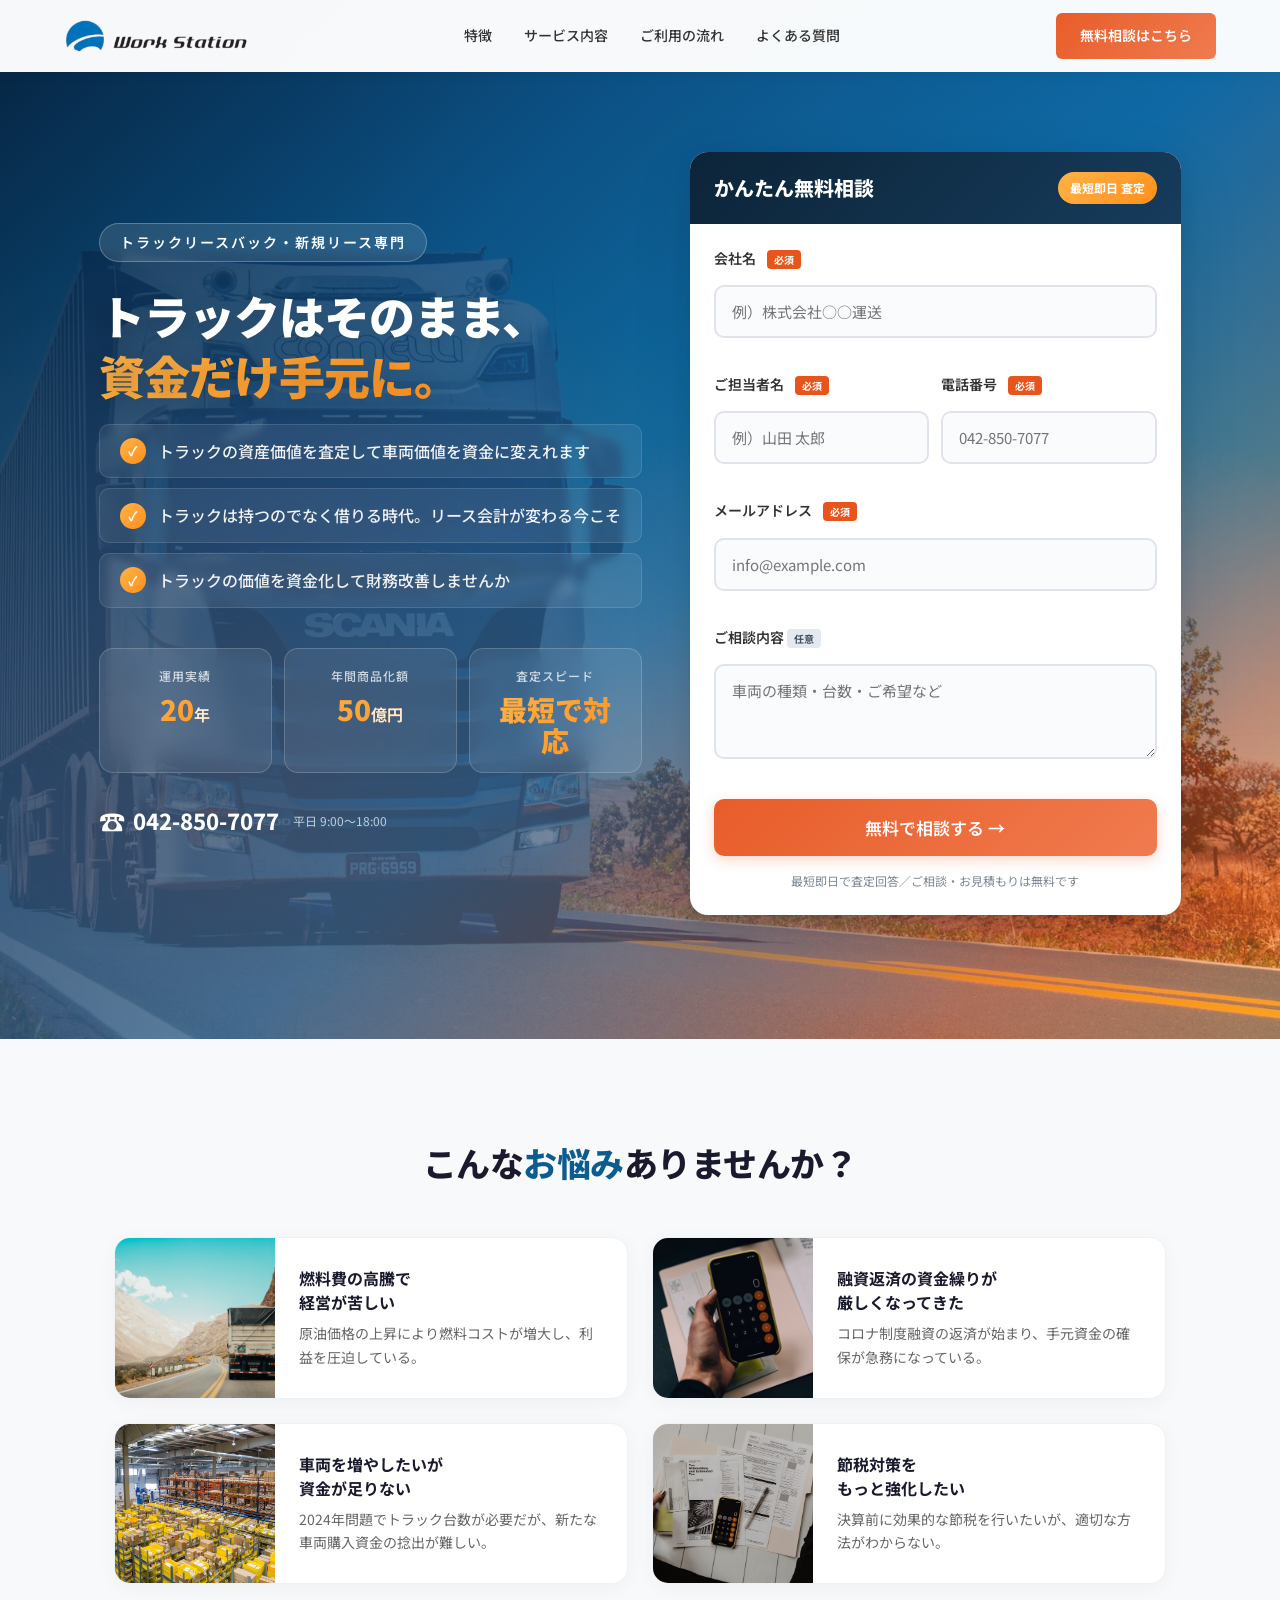
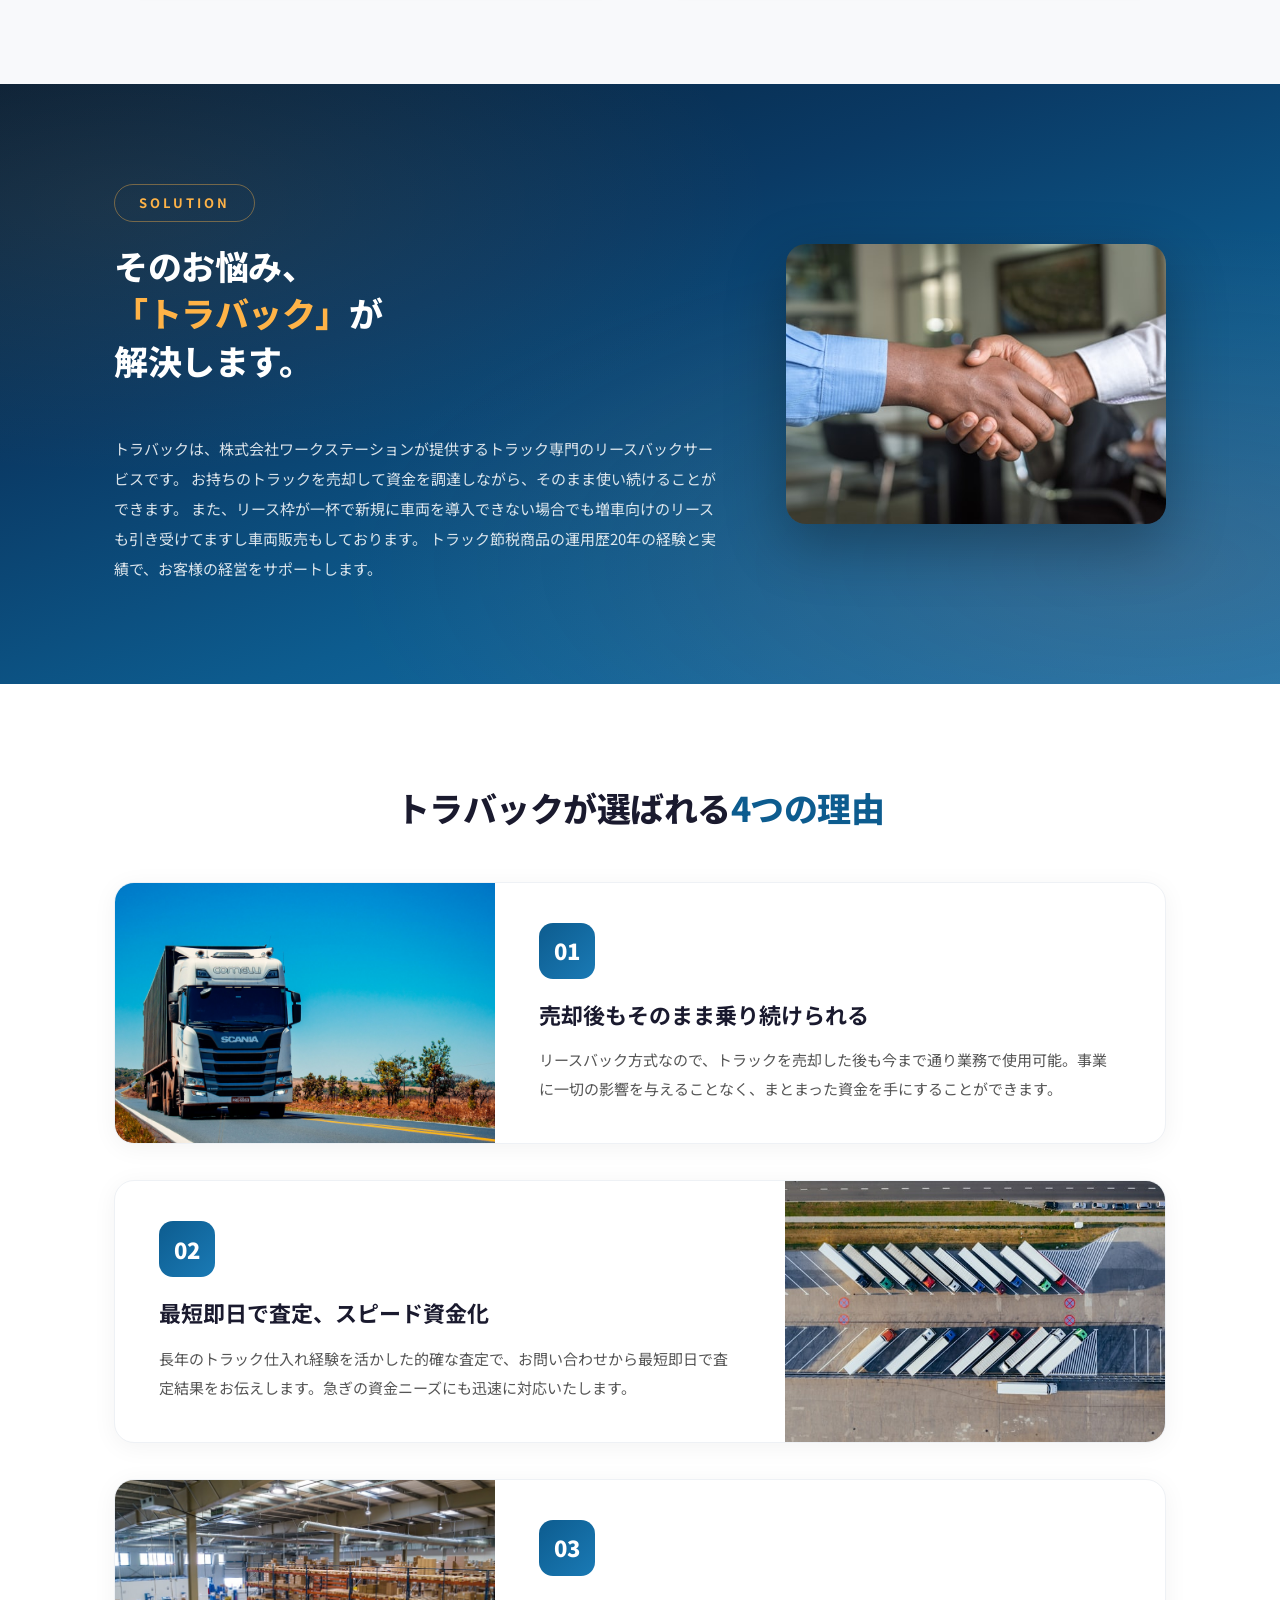
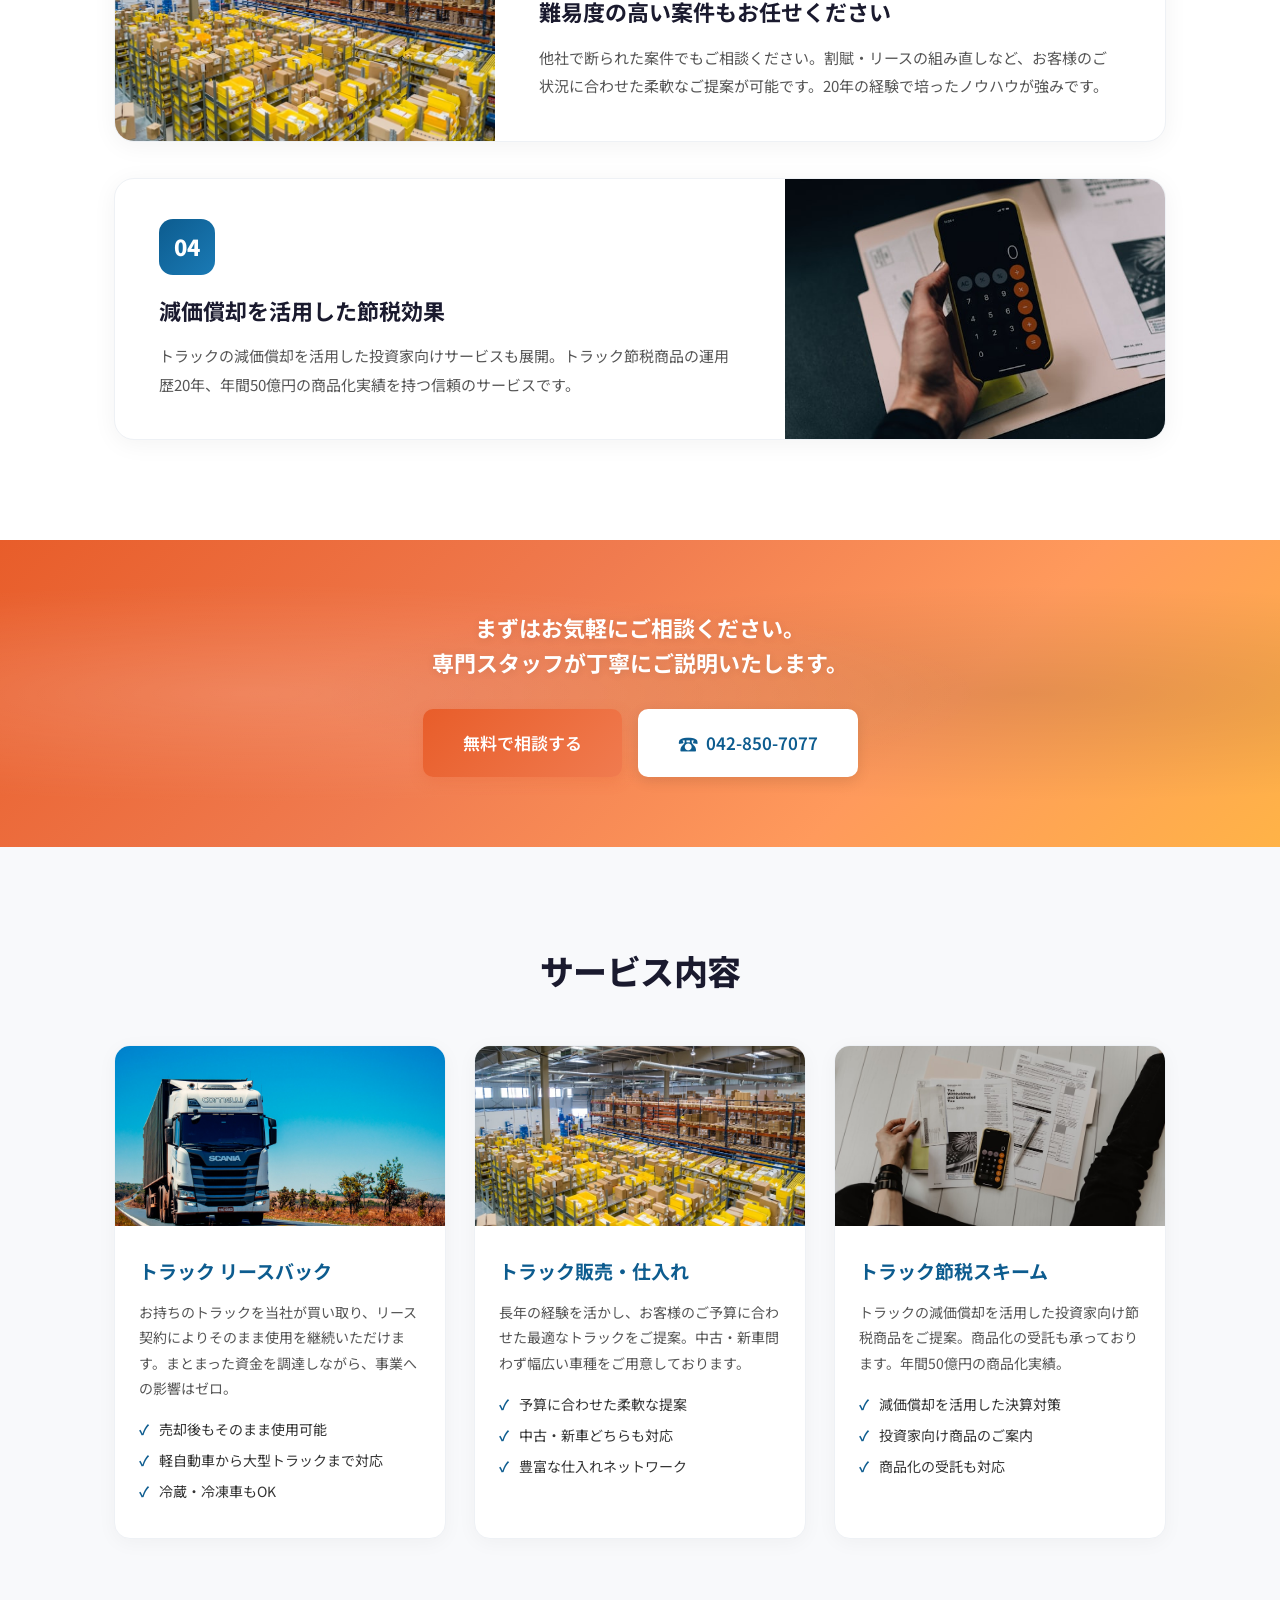
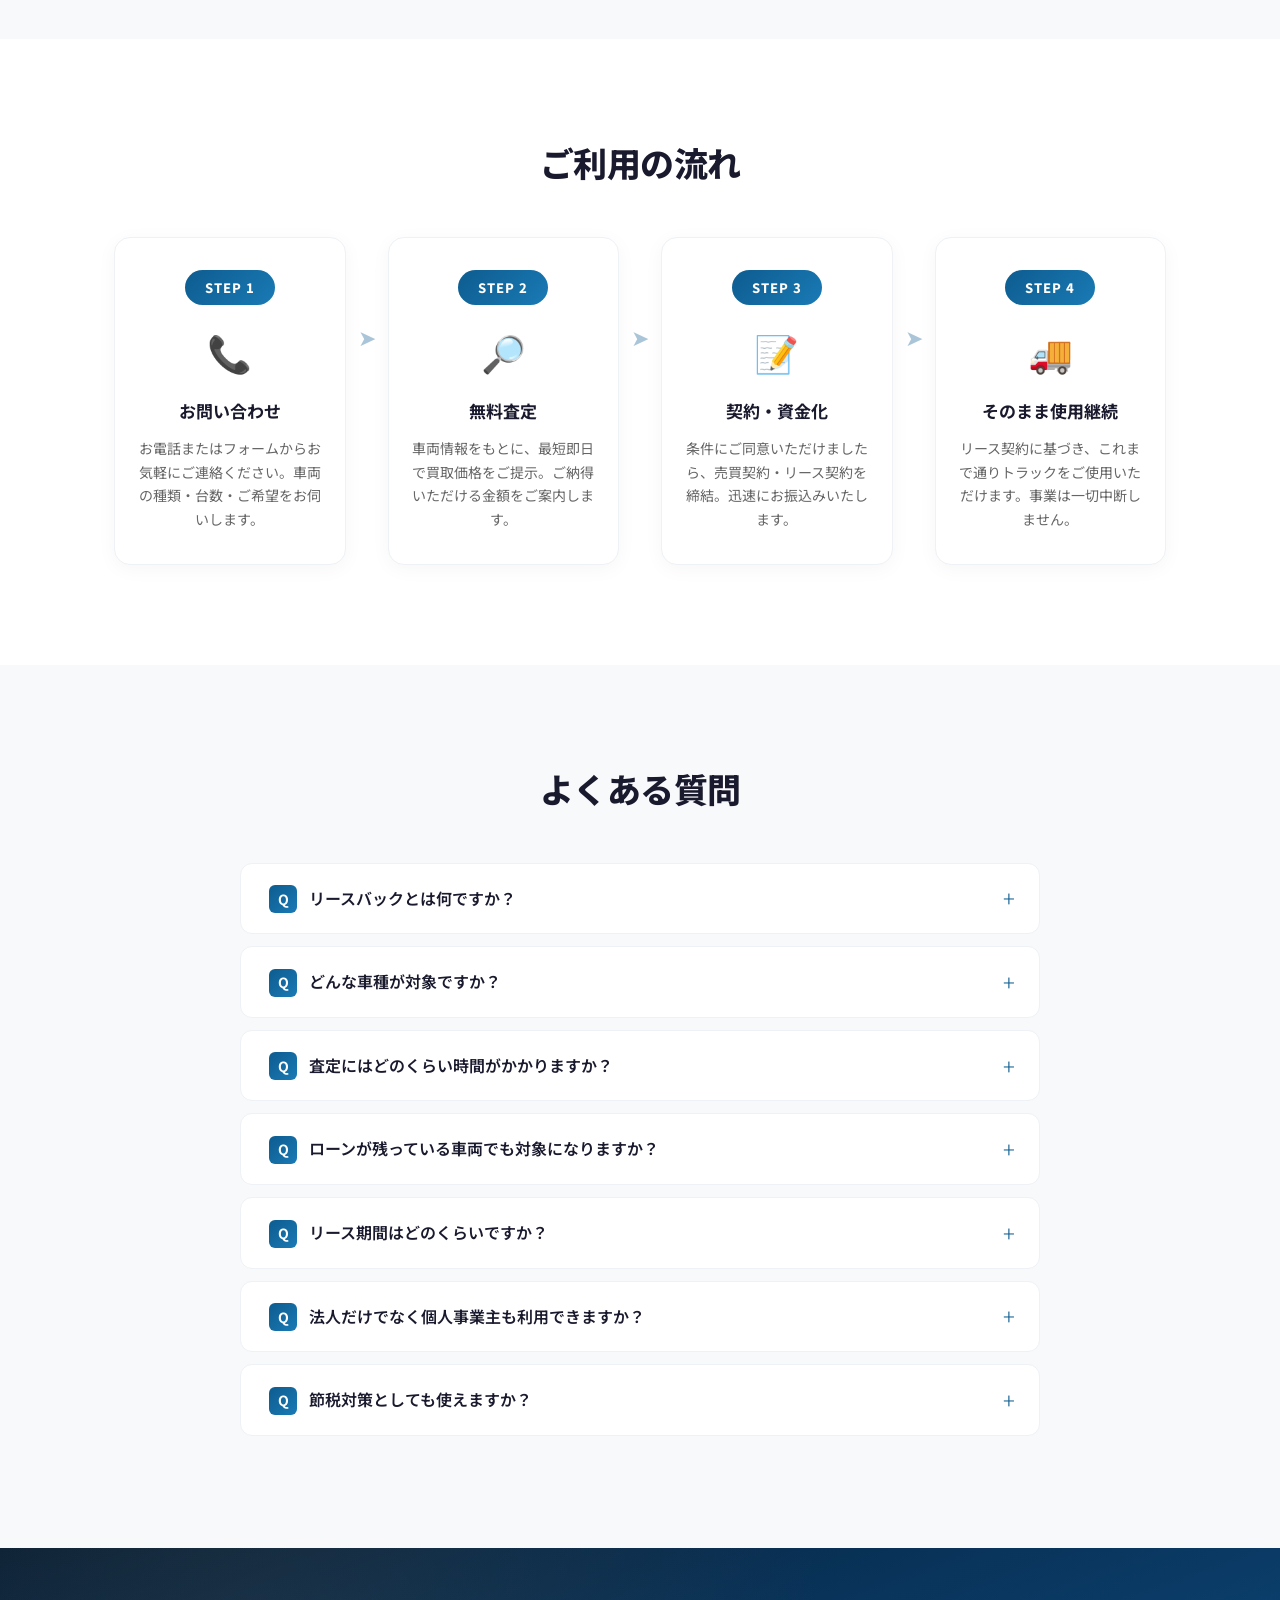
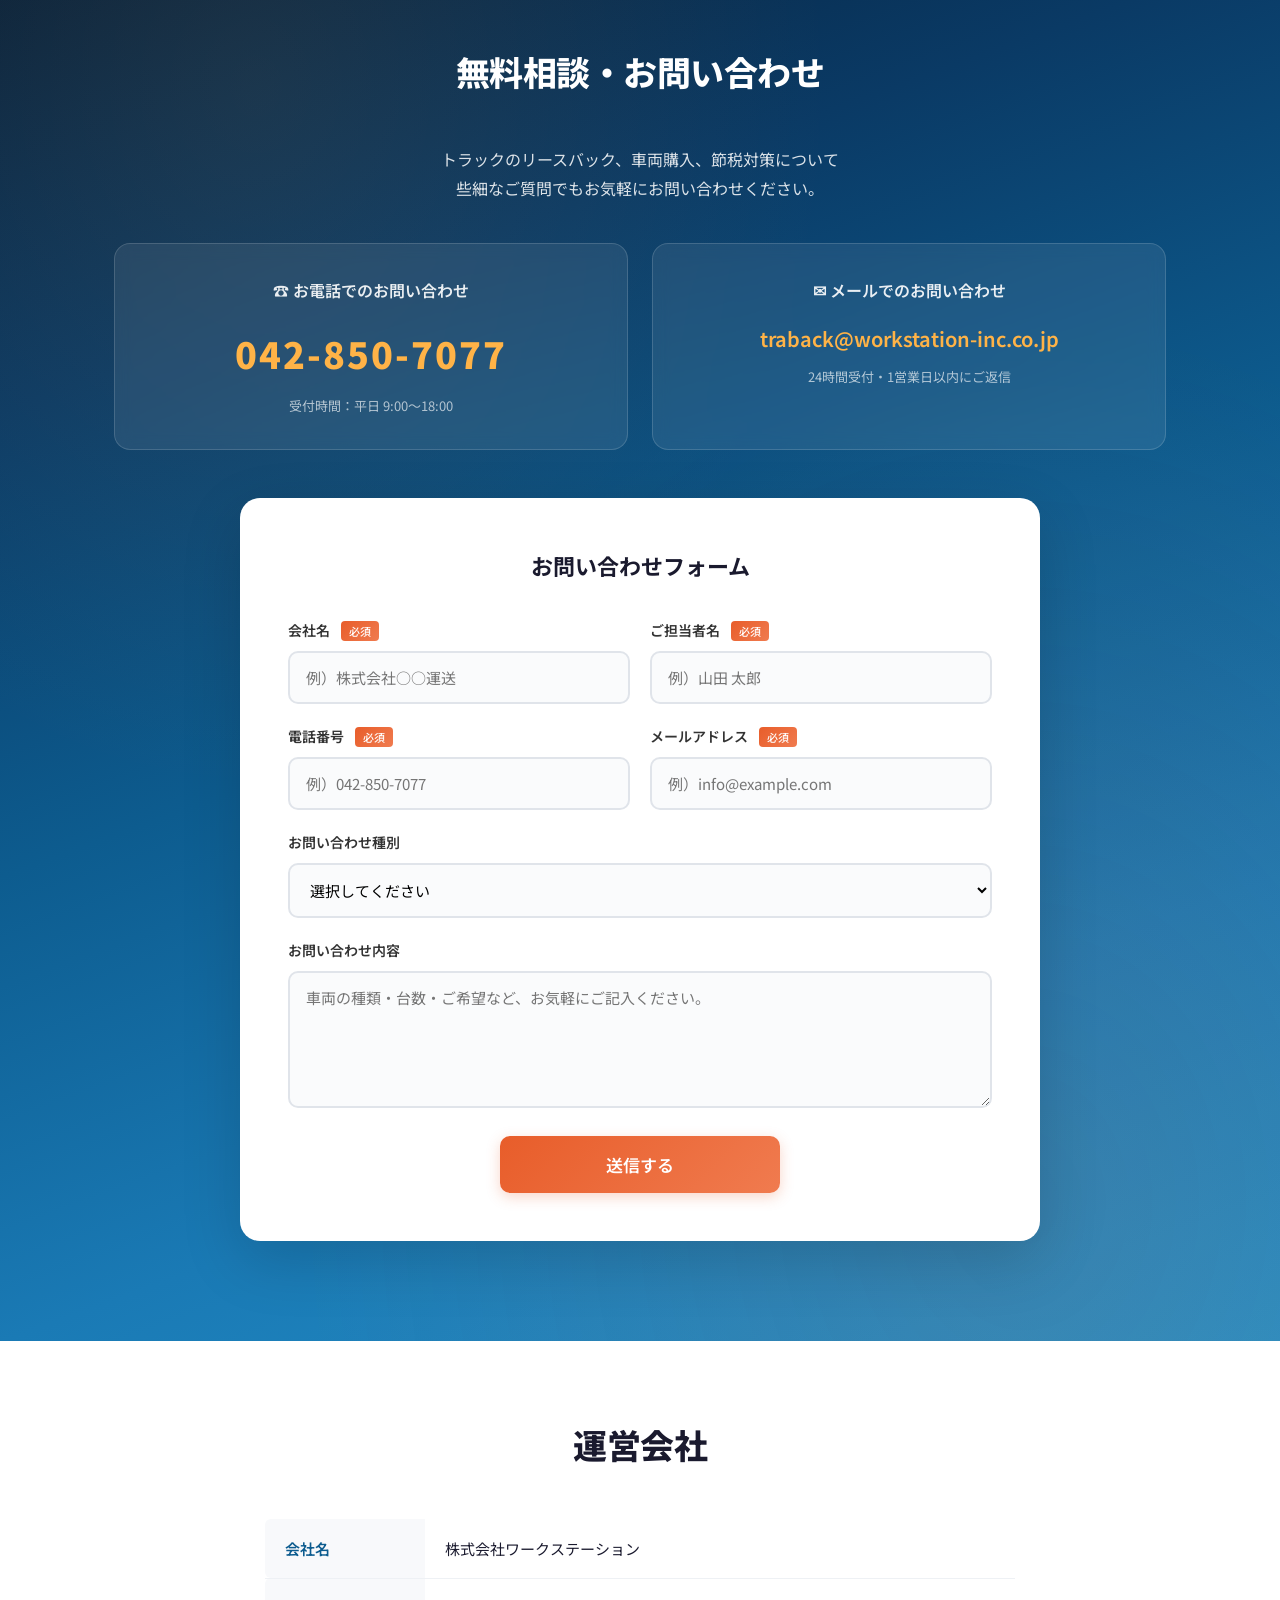
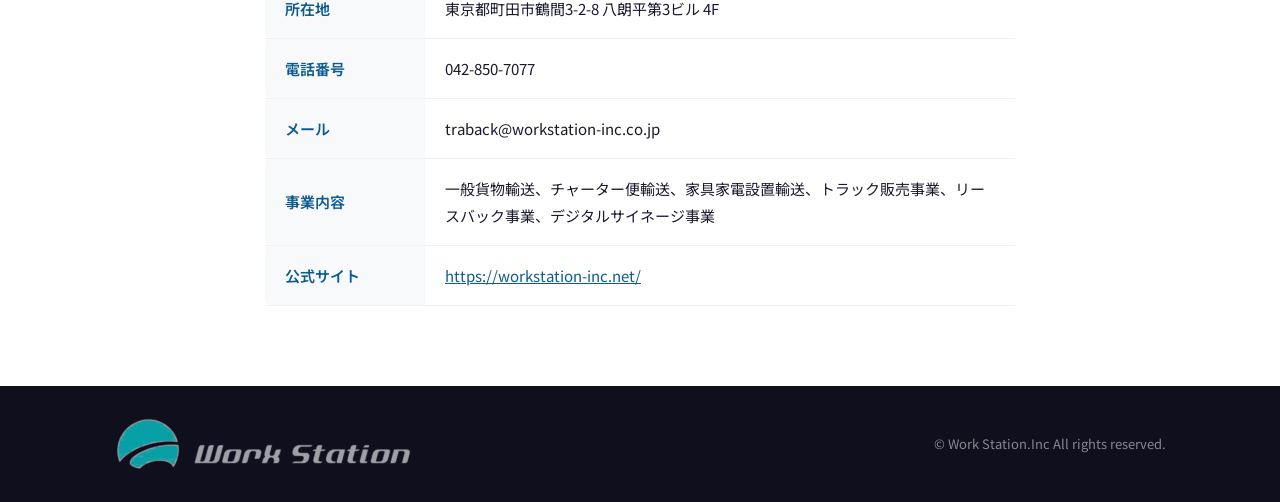
==== commit b947b090: "問い合わせ先メールアドレスを traback@workstation-inc.co.jp に変更 contactセクションのメールリンクと運営会社テーブルのメール表記を更新。" ====
--- a/index.html
+++ b/index.html
@@ -392,7 +392,7 @@
         </div>
         <div class="contact-card">
           <h3>&#9993; メールでのお問い合わせ</h3>
-          <a href="mailto:info@workstation-inc.net" class="contact-email">info@workstation-inc.net</a>
+          <a href="mailto:traback@workstation-inc.co.jp" class="contact-email">traback@workstation-inc.co.jp</a>
           <p class="contact-hours">24時間受付・1営業日以内にご返信</p>
         </div>
       </div>
@@ -471,7 +471,7 @@
         <tr><th>会社名</th><td>株式会社ワークステーション</td></tr>
         <tr><th>所在地</th><td>東京都町田市鶴間3-2-8 八朗平第3ビル 4F</td></tr>
         <tr><th>電話番号</th><td>042-850-7077</td></tr>
-        <tr><th>メール</th><td>info@workstation-inc.net</td></tr>
+        <tr><th>メール</th><td>traback@workstation-inc.co.jp</td></tr>
         <tr><th>事業内容</th><td>一般貨物輸送、チャーター便輸送、家具家電設置輸送、トラック販売事業、リースバック事業、デジタルサイネージ事業</td></tr>
         <tr><th>公式サイト</th><td><a href="https://workstation-inc.net/" target="_blank">https://workstation-inc.net/</a></td></tr>
       </table>
